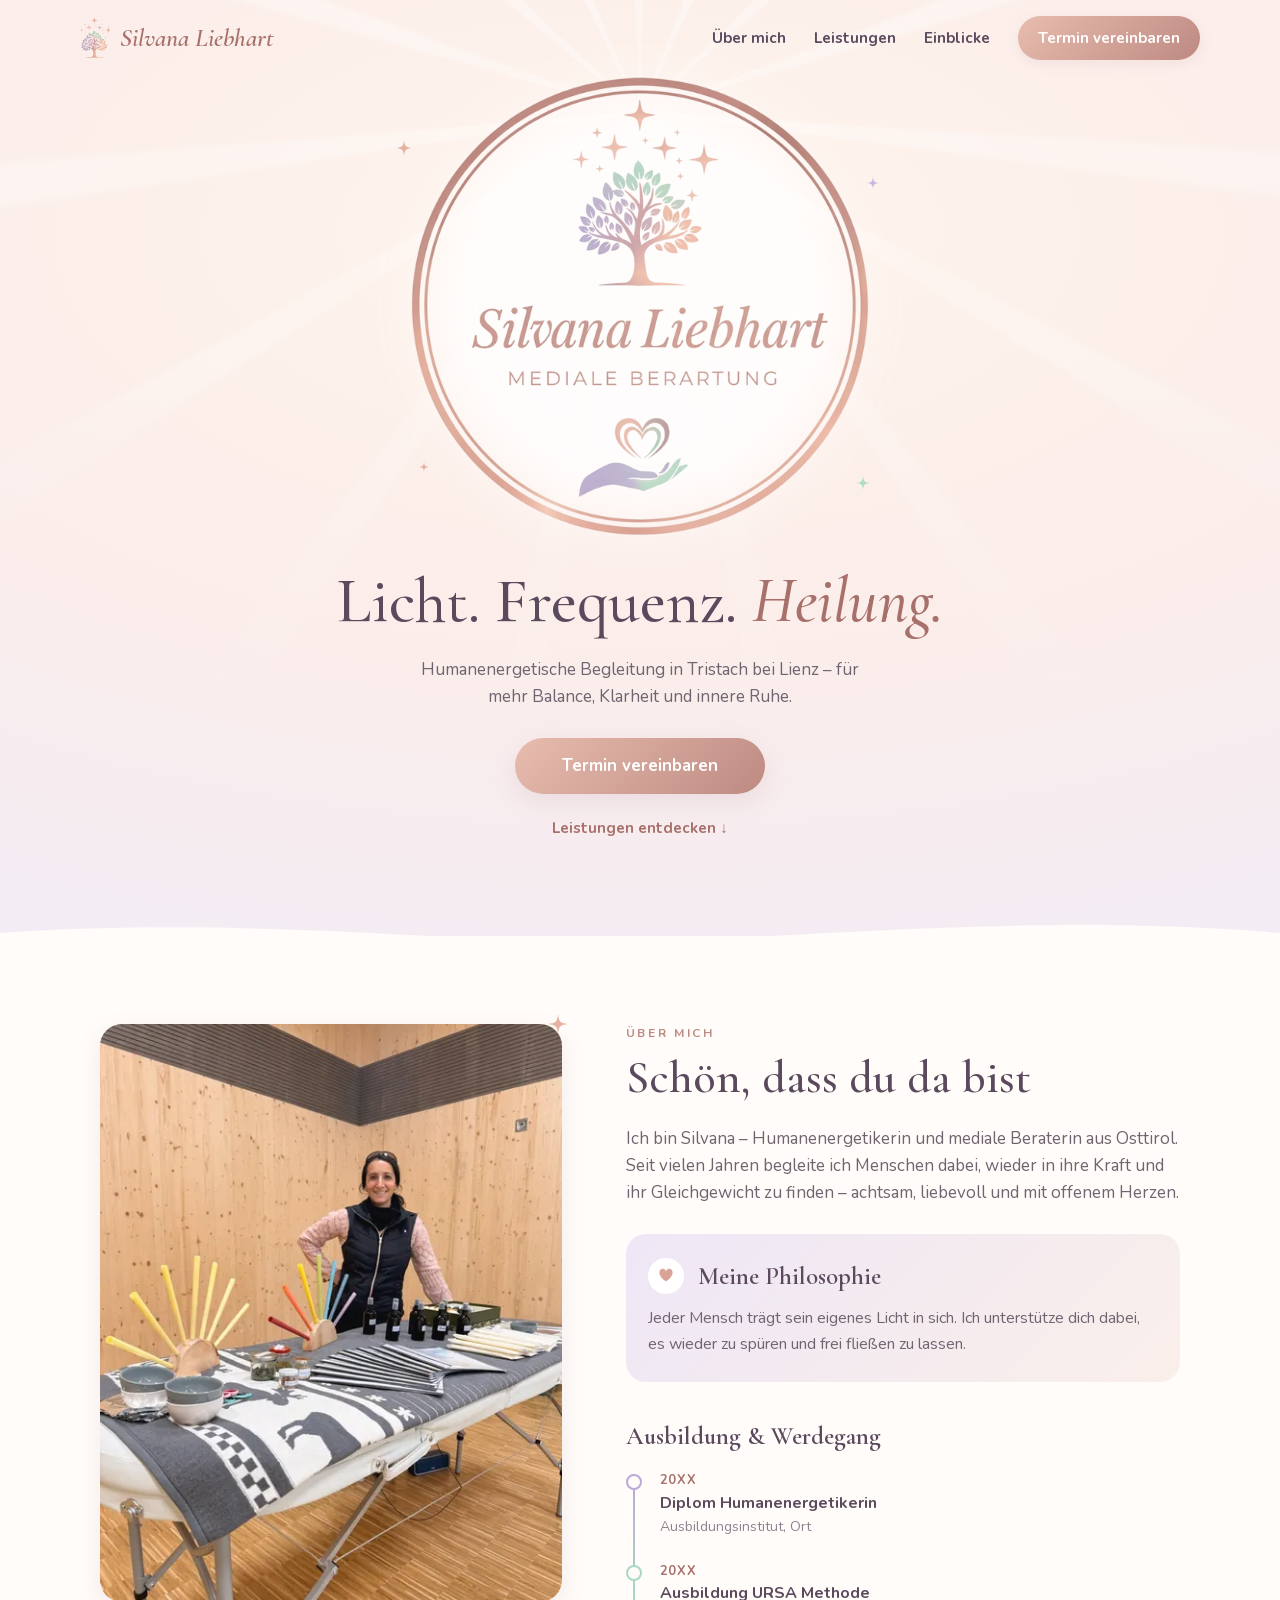
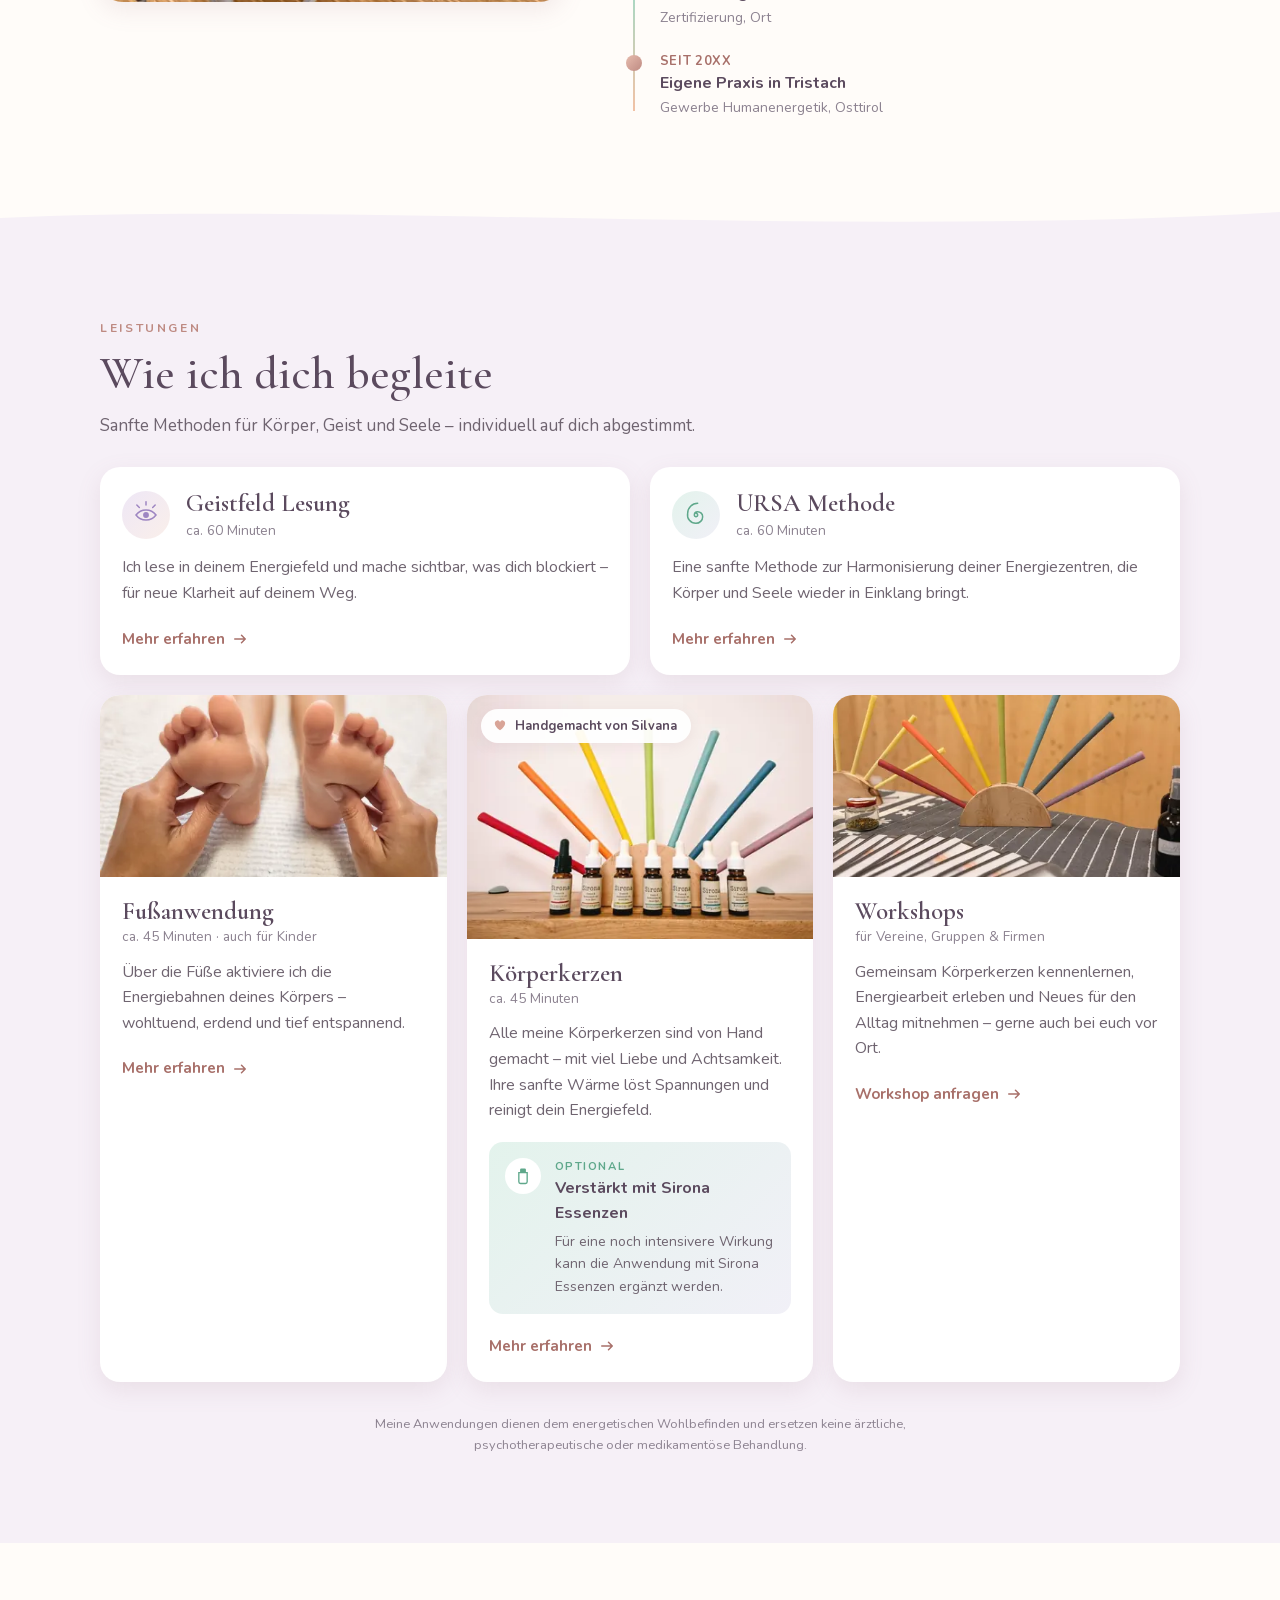
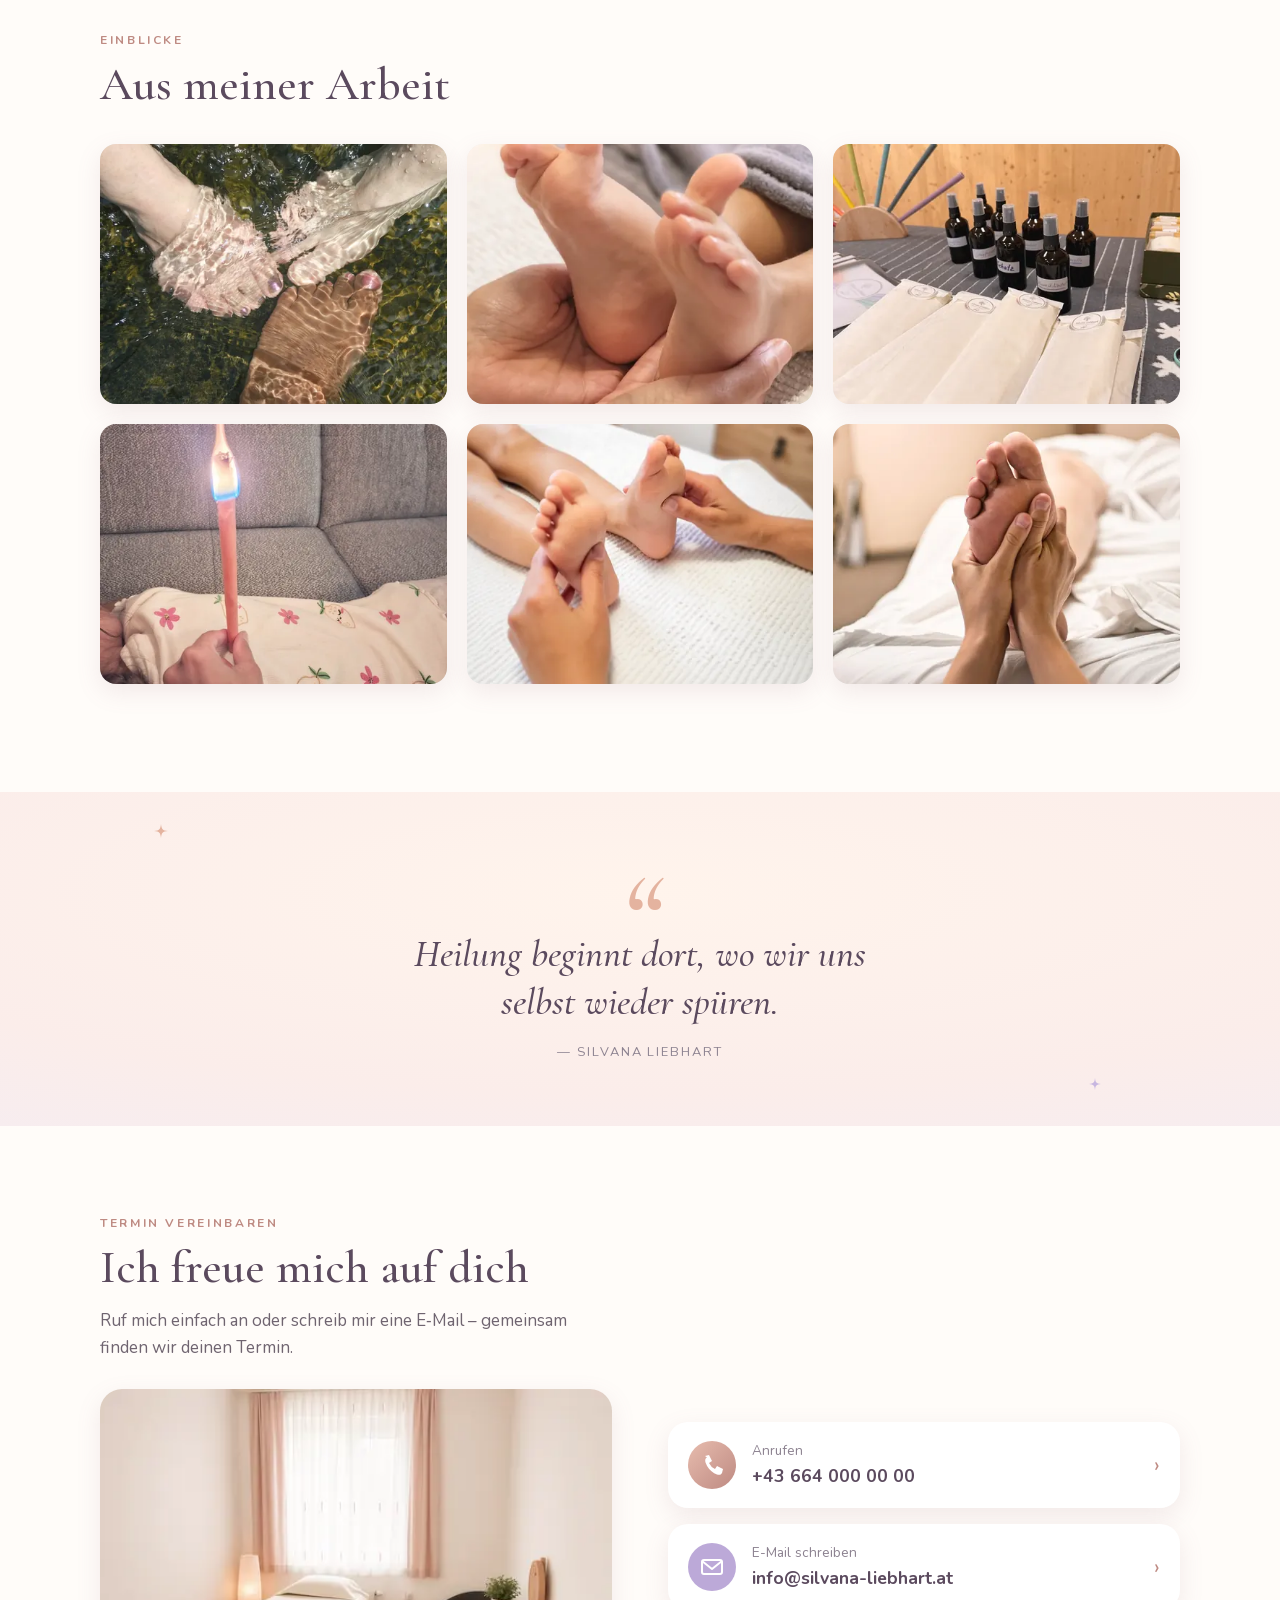
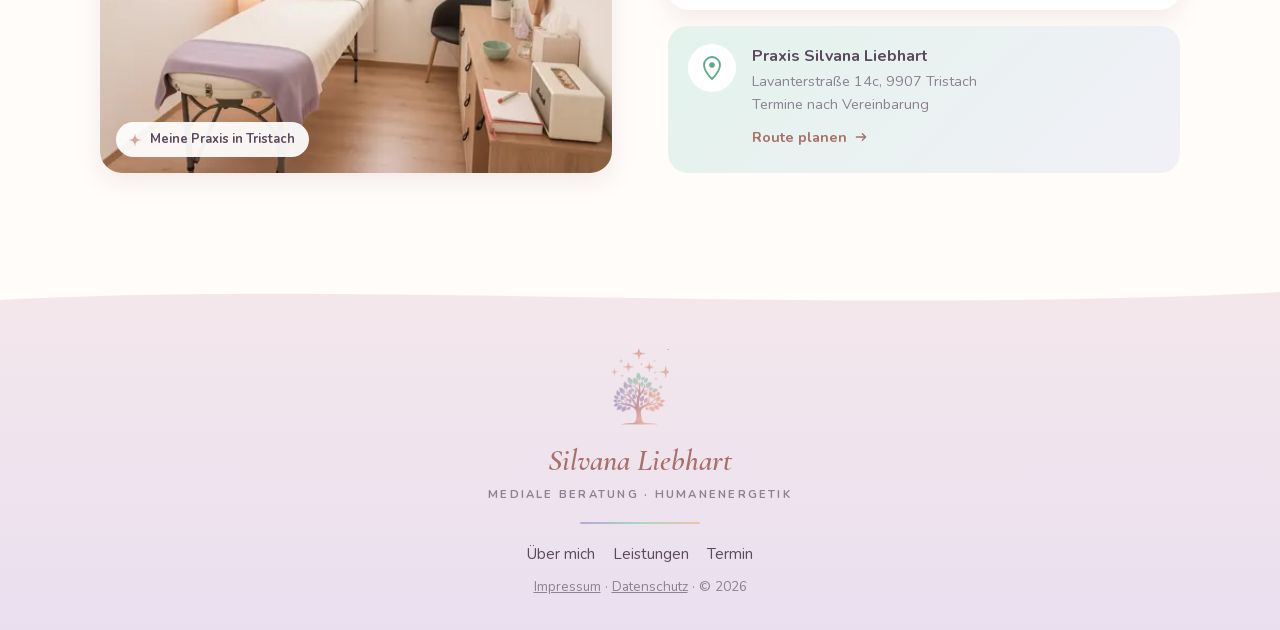
==== index.html @ 9c42ebe9 "initial commit" ====
<!DOCTYPE html>
<html lang="de" class="no-js">
<head>
  <meta charset="utf-8">
  <meta name="viewport" content="width=device-width, initial-scale=1, viewport-fit=cover">
  <title>Silvana Liebhart – Humanenergetik &amp; mediale Beratung in Tristach bei Lienz</title>
  <meta name="description" content="Silvana Liebhart begleitet dich in Tristach bei Lienz (Osttirol) mit Geistfeld Lesung, URSA Methode, Fußanwendung, handgemachten Körperkerzen und Workshops – für mehr Balance, Klarheit und innere Ruhe.">
  <meta name="theme-color" content="#FFFCF9">
  <link rel="canonical" href="https://www.silvana-liebhart.at/">

  <meta property="og:type" content="website">
  <meta property="og:locale" content="de_AT">
  <meta property="og:title" content="Silvana Liebhart – Humanenergetik &amp; mediale Beratung">
  <meta property="og:description" content="Sanfte Begleitung für Körper, Geist und Seele in Tristach bei Lienz, Osttirol.">
  <meta property="og:url" content="https://www.silvana-liebhart.at/">
  <meta property="og:image" content="https://www.silvana-liebhart.at/assets/img/og-image.jpg">

  <link rel="icon" type="image/png" sizes="32x32" href="assets/img/favicon-32.png">
  <link rel="icon" type="image/png" sizes="192x192" href="assets/img/icon-192.png">
  <link rel="apple-touch-icon" href="assets/img/apple-touch-icon.png">

  <link rel="preload" href="assets/fonts/cormorant-garamond.woff2" as="font" type="font/woff2" crossorigin>
  <link rel="preload" href="assets/fonts/nunito.woff2" as="font" type="font/woff2" crossorigin>
  <link rel="stylesheet" href="css/style.css">

  <script>document.documentElement.classList.replace('no-js', 'js');</script>
  <script src="js/main.js" defer></script>

  <script type="application/ld+json">
  {
    "@context": "https://schema.org",
    "@type": "LocalBusiness",
    "name": "Silvana Liebhart – Humanenergetik & mediale Beratung",
    "url": "https://www.silvana-liebhart.at/",
    "image": "https://www.silvana-liebhart.at/assets/img/og-image.jpg",
    "telephone": "+436640000000",
    "email": "info@silvana-liebhart.at",
    "address": {
      "@type": "PostalAddress",
      "streetAddress": "Lavanterstraße 14c",
      "postalCode": "9907",
      "addressLocality": "Tristach",
      "addressRegion": "Tirol",
      "addressCountry": "AT"
    }
  }
  </script>
</head>
<body>
  <!-- Icon-Sprite -->
  <svg class="sprite" aria-hidden="true" focusable="false">
    <symbol id="i-star" viewBox="-10 -10 20 20"><path d="M0-10C1-2 2-1 10 0 2 1 1 2 0 10-1 2-2 1-10 0-2-1-1-2 0-10Z"/></symbol>
    <symbol id="i-phone" viewBox="-12 -12 24 24"><path d="M-7-9l4-1 3 6-3 2a12 12 0 0 0 6 6l2-3 6 3-1 4c-1 2-3 2-5 1.5A20 20 0 0 1-6.5-2.5c-.5-2-.5-4 1.5-5z" fill="currentColor"/></symbol>
    <symbol id="i-mail" viewBox="-12 -12 24 24"><g fill="none" stroke="currentColor" stroke-width="2" stroke-linejoin="round"><rect x="-10" y="-7" width="20" height="14" rx="2"/><path d="M-10-6 0 2l10-8"/></g></symbol>
    <symbol id="i-pin" viewBox="-12 -12 24 24"><path d="M0-11a8 8 0 0 1 8 8c0 6-8 14-8 14s-8-8-8-14a8 8 0 0 1 8-8z" fill="none" stroke="currentColor" stroke-width="1.8"/><circle cy="-3" r="2.8" fill="currentColor"/></symbol>
    <symbol id="i-heart" viewBox="-10 -10 20 20"><path d="M0 6C-9 0-9-7-4-8c2-.5 3.5 1 4 3 .5-2 2-3.5 4-3 5 1 5 8-4 14z" fill="currentColor"/></symbol>
    <symbol id="i-eye" viewBox="-18 -18 36 36"><g fill="none" stroke="currentColor" stroke-width="1.8" stroke-linecap="round"><path d="M-12 0C-6-8 6-8 12 0 6 8-6 8-12 0Z"/><line y1="-16" y2="-12"/><line x1="-11" y1="-12" x2="-8" y2="-9"/><line x1="11" y1="-12" x2="8" y2="-9"/></g><circle r="3.5" fill="currentColor"/></symbol>
    <symbol id="i-spiral" viewBox="-18 -18 36 36"><path d="M0-2a2 2 0 1 1-2 2 4 4 0 0 1 4-4 6 6 0 0 1 6 6 8 8 0 0 1-8 8A10 10 0 0 1-10-2 12 12 0 0 1 2-14" fill="none" stroke="currentColor" stroke-width="1.8" stroke-linecap="round"/></symbol>
    <symbol id="i-drop" viewBox="-12 -12 24 24"><rect x="-3.5" y="-9" width="7" height="5" rx="1.5" fill="currentColor"/><path d="M-5-4H5V7a2 2 0 0 1-2 2h-6a2 2 0 0 1-2-2z" fill="none" stroke="currentColor" stroke-width="1.6"/></symbol>
    <symbol id="i-arrow" viewBox="0 0 24 24"><path d="M5 12h14m-5-5 5 5-5 5" fill="none" stroke="currentColor" stroke-width="2" stroke-linecap="round" stroke-linejoin="round"/></symbol>
  </svg>

  <a class="skip-link" href="#inhalt">Zum Inhalt springen</a>

  <!-- ===== Header: oben unsichtbar, beim Scrollen kompakte Leiste ===== -->
  <header class="site-header" id="site-header">
    <div class="site-header__inner">
      <a class="brand" href="#start" aria-label="Silvana Liebhart – zum Seitenanfang">
        <img src="assets/img/logo-baum.png" width="30" height="40" alt="">
        <span>Silvana Liebhart</span>
      </a>
      <nav class="nav-desktop" aria-label="Hauptnavigation">
        <a href="#ueber-mich">Über mich</a>
        <a href="#leistungen">Leistungen</a>
        <a href="#einblicke">Einblicke</a>
        <a href="#termin" class="nav-desktop__cta">Termin vereinbaren</a>
      </nav>
      <a class="header-call" href="tel:+436640000000" aria-label="Silvana anrufen">
        <svg width="20" height="20"><use href="#i-phone"/></svg>
      </a>
      <button class="menu-toggle" type="button" aria-controls="menu" aria-expanded="false" aria-label="Menü öffnen">
        <span></span><span></span><span></span>
      </button>
    </div>
  </header>

  <!-- ===== Menü-Overlay (mobil) ===== -->
  <div class="menu" id="menu" aria-hidden="true">
    <div class="menu__top">
      <a class="brand brand--visible" href="#start">
        <img src="assets/img/logo-baum.png" width="30" height="40" alt="">
        <span>Silvana Liebhart</span>
      </a>
      <button class="menu-close" type="button" aria-label="Menü schließen">
        <svg width="22" height="22" viewBox="0 0 22 22"><path d="M2 2l18 18M20 2 2 20" stroke="currentColor" stroke-width="2" stroke-linecap="round"/></svg>
      </button>
    </div>
    <nav class="menu__nav" aria-label="Menü">
      <a href="#ueber-mich"><svg class="star star--rose"><use href="#i-star"/></svg>Über mich</a>
      <a href="#leistungen"><svg class="star star--lav"><use href="#i-star"/></svg>Leistungen</a>
      <a href="#einblicke"><svg class="star star--mint"><use href="#i-star"/></svg>Einblicke</a>
      <a href="#termin"><svg class="star star--rose"><use href="#i-star"/></svg>Termin</a>
    </nav>
    <div class="menu__actions">
      <a class="btn btn--primary" href="tel:+436640000000">Jetzt anrufen</a>
      <a class="btn btn--outline" href="mailto:info@silvana-liebhart.at">E-Mail schreiben</a>
    </div>
    <p class="menu__address">Lavanterstraße 14c, 9907 Tristach<br>Termine nach Vereinbarung</p>
    <img class="menu__tree" src="assets/img/logo-baum.webp" width="60" height="79" alt="">
  </div>

  <main id="inhalt">
    <!-- ===== HERO ===== -->
    <section class="hero" id="start">
      <div class="hero__rays" aria-hidden="true"></div>
      <div class="hero__inner">
        <div class="hero__logo-wrap">
          <img class="hero__logo" id="hero-logo"
               src="assets/img/logo.webp" srcset="assets/img/logo-600.webp 600w, assets/img/logo.webp 900w"
               sizes="(min-width: 960px) 460px, 86vw" width="900" height="900"
               alt="Logo Silvana Liebhart – Mediale Beratung">
          <svg class="star star--rose hero__star hero__star--1" aria-hidden="true"><use href="#i-star"/></svg>
          <svg class="star star--lav hero__star hero__star--2" aria-hidden="true"><use href="#i-star"/></svg>
          <svg class="star star--mint hero__star hero__star--3" aria-hidden="true"><use href="#i-star"/></svg>
          <svg class="star star--rose hero__star hero__star--4" aria-hidden="true"><use href="#i-star"/></svg>
        </div>
        <h1 class="hero__title">Licht. Frequenz. <em>Heilung.</em></h1>
        <p class="hero__text">Humanenergetische Begleitung in Tristach bei Lienz – für mehr Balance, Klarheit und innere Ruhe.</p>
        <a class="btn btn--primary btn--large" href="#termin">Termin vereinbaren</a>
        <a class="hero__more" href="#leistungen">Leistungen entdecken <span aria-hidden="true">↓</span></a>
      </div>
      <svg class="wave" viewBox="0 0 390 24" preserveAspectRatio="none" aria-hidden="true"><path d="M0 20C90 0 150 40 220 26S340 6 390 20V24H0Z"/></svg>
    </section>

    <!-- ===== ÜBER MICH ===== -->
    <section class="section about" id="ueber-mich">
      <div class="container about__grid">
        <header class="about__head">
          <p class="eyebrow">Über mich</p>
          <h2>Schön, dass du da bist</h2>
        </header>
        <div class="about__media reveal">
          <img src="assets/img/silvana-workshop-480.webp"
               srcset="assets/img/silvana-workshop-480.webp 480w, assets/img/silvana-workshop-864.webp 864w"
               sizes="(min-width: 960px) 440px, calc(100vw - 48px)" width="864" height="1152" loading="lazy"
               alt="Silvana Liebhart lächelnd an einem Tisch mit Körperkerzen und Essenzen bei einem Workshop">
          <svg class="star star--rose about__star" aria-hidden="true"><use href="#i-star"/></svg>
        </div>
        <div class="about__content">
          <p class="lead">Ich bin Silvana – Humanenergetikerin und mediale Beraterin aus Osttirol. Seit vielen Jahren begleite ich Menschen dabei, wieder in ihre Kraft und ihr Gleichgewicht zu finden – achtsam, liebevoll und mit offenem Herzen.</p>

          <div class="philosophy reveal">
            <div class="philosophy__head">
              <span class="icon-bubble icon-bubble--white"><svg width="18" height="18" class="text-rose"><use href="#i-heart"/></svg></span>
              <h3>Meine Philosophie</h3>
            </div>
            <p>Jeder Mensch trägt sein eigenes Licht in sich. Ich unterstütze dich dabei, es wieder zu spüren und frei fließen zu lassen.</p>
          </div>

          <h3 class="timeline__title">Ausbildung &amp; Werdegang</h3>
          <ol class="timeline">
            <li class="timeline__item timeline__item--lav">
              <span class="timeline__year">20XX</span>
              <strong>Diplom Humanenergetikerin</strong>
              <span class="timeline__meta">Ausbildungsinstitut, Ort</span>
            </li>
            <li class="timeline__item timeline__item--mint">
              <span class="timeline__year">20XX</span>
              <strong>Ausbildung URSA Methode</strong>
              <span class="timeline__meta">Zertifizierung, Ort</span>
            </li>
            <li class="timeline__item timeline__item--rose">
              <span class="timeline__year">Seit 20XX</span>
              <strong>Eigene Praxis in Tristach</strong>
              <span class="timeline__meta">Gewerbe Humanenergetik, Osttirol</span>
            </li>
          </ol>
        </div>
      </div>
    </section>

    <!-- ===== LEISTUNGEN ===== -->
    <section class="section services" id="leistungen">
      <svg class="wave wave--top" viewBox="0 0 390 24" preserveAspectRatio="none" aria-hidden="true"><path d="M0 24V10C100-6 260 30 390 4V24Z"/></svg>
      <div class="container">
        <header class="section__head">
          <p class="eyebrow">Leistungen</p>
          <h2>Wie ich dich begleite</h2>
          <p class="lead">Sanfte Methoden für Körper, Geist und Seele – individuell auf dich abgestimmt.</p>
        </header>

        <div class="cards">
          <article class="card card--compact reveal">
            <div class="card__head">
              <span class="icon-bubble icon-bubble--lav"><svg width="30" height="30"><use href="#i-eye"/></svg></span>
              <div>
                <h3>Geistfeld Lesung</h3>
                <p class="card__meta">ca. 60 Minuten</p>
              </div>
            </div>
            <p>Ich lese in deinem Energiefeld und mache sichtbar, was dich blockiert – für neue Klarheit auf deinem Weg.</p>
            <details class="card__more">
              <summary>Mehr erfahren <svg width="18" height="18"><use href="#i-arrow"/></svg></summary>
              <p>In einem ruhigen Gespräch nehme ich Kontakt zu deinem Geistfeld auf. Gemeinsam schauen wir, welche Themen gerade wirken und welche Impulse dich weiterbringen. <em>(Platzhaltertext – bitte ergänzen.)</em></p>
            </details>
          </article>

          <article class="card card--compact reveal">
            <div class="card__head">
              <span class="icon-bubble icon-bubble--mint"><svg width="30" height="30"><use href="#i-spiral"/></svg></span>
              <div>
                <h3>URSA Methode</h3>
                <p class="card__meta">ca. 60 Minuten</p>
              </div>
            </div>
            <p>Eine sanfte Methode zur Harmonisierung deiner Energiezentren, die Körper und Seele wieder in Einklang bringt.</p>
            <details class="card__more">
              <summary>Mehr erfahren <svg width="18" height="18"><use href="#i-arrow"/></svg></summary>
              <p>Mit achtsamen Berührungen und gezielter Energiearbeit unterstütze ich den freien Fluss deiner Lebensenergie. <em>(Platzhaltertext – bitte ergänzen.)</em></p>
            </details>
          </article>

          <article class="card reveal">
            <img class="card__img" src="assets/img/fussanwendung-480.webp"
                 srcset="assets/img/fussanwendung-480.webp 480w, assets/img/fussanwendung-960.webp 960w"
                 sizes="(min-width: 1100px) 360px, (min-width: 720px) 45vw, calc(100vw - 48px)"
                 width="1152" height="864" loading="lazy" alt="Zwei Hände bei einer sanften Fußanwendung an Kinderfüßen">
            <div class="card__body">
              <h3>Fußanwendung</h3>
              <p class="card__meta">ca. 45 Minuten · auch für Kinder</p>
              <p>Über die Füße aktiviere ich die Energiebahnen deines Körpers – wohltuend, erdend und tief entspannend.</p>
              <details class="card__more">
                <summary>Mehr erfahren <svg width="18" height="18"><use href="#i-arrow"/></svg></summary>
                <p>Die Füße spiegeln den ganzen Körper wider. Durch sanften Druck auf bestimmte Zonen entsteht tiefe Entspannung – für Erwachsene genauso wie für Kinder. <em>(Platzhaltertext – bitte ergänzen.)</em></p>
              </details>
            </div>
          </article>

          <article class="card reveal">
            <div class="card__img-wrap">
              <img class="card__img card__img--tall" src="assets/img/koerperkerzen-sirona-480.webp"
                   srcset="assets/img/koerperkerzen-sirona-480.webp 480w, assets/img/koerperkerzen-sirona-960.webp 960w"
                   sizes="(min-width: 1100px) 360px, (min-width: 720px) 45vw, calc(100vw - 48px)"
                   width="1280" height="720" loading="lazy" alt="Fächer aus bunten, handgemachten Körperkerzen mit sieben Sirona Essenzen davor">
              <span class="badge"><svg width="14" height="14" class="text-rose"><use href="#i-heart"/></svg>Handgemacht von Silvana</span>
            </div>
            <div class="card__body">
              <h3>Körperkerzen</h3>
              <p class="card__meta">ca. 45 Minuten</p>
              <p>Alle meine Körperkerzen sind von Hand gemacht – mit viel Liebe und Achtsamkeit. Ihre sanfte Wärme löst Spannungen und reinigt dein Energiefeld.</p>
              <div class="note">
                <span class="icon-bubble icon-bubble--white icon-bubble--sm"><svg width="20" height="20" class="text-mint"><use href="#i-drop"/></svg></span>
                <div>
                  <p class="note__label">Optional</p>
                  <p class="note__title">Verstärkt mit Sirona Essenzen</p>
                  <p class="note__text">Für eine noch intensivere Wirkung kann die Anwendung mit Sirona Essenzen ergänzt werden.</p>
                </div>
              </div>
              <details class="card__more">
                <summary>Mehr erfahren <svg width="18" height="18"><use href="#i-arrow"/></svg></summary>
                <p>Jede Kerze entsteht in liebevoller Handarbeit. Während der Anwendung liegst du entspannt, die Kerze wird sanft über dem Körper abgebrannt. <em>(Platzhaltertext – bitte ergänzen.)</em></p>
              </details>
            </div>
          </article>

          <article class="card reveal">
            <img class="card__img" src="assets/img/workshop-koerperkerzen-480.webp"
                 srcset="assets/img/workshop-koerperkerzen-480.webp 480w, assets/img/workshop-koerperkerzen-864.webp 864w"
                 sizes="(min-width: 1100px) 360px, (min-width: 720px) 45vw, calc(100vw - 48px)"
                 width="864" height="1152" loading="lazy" alt="Bunte Körperkerzen in Holzhaltern und das Körperkerzen-Handbuch auf einem Workshop-Tisch">
            <div class="card__body">
              <h3>Workshops</h3>
              <p class="card__meta">für Vereine, Gruppen &amp; Firmen</p>
              <p>Gemeinsam Körperkerzen kennenlernen, Energiearbeit erleben und Neues für den Alltag mitnehmen – gerne auch bei euch vor Ort.</p>
              <a class="card__link" href="mailto:info@silvana-liebhart.at?subject=Workshop-Anfrage">Workshop anfragen <svg width="18" height="18"><use href="#i-arrow"/></svg></a>
            </div>
          </article>
        </div>

        <p class="disclaimer">Meine Anwendungen dienen dem energetischen Wohlbefinden und ersetzen keine ärztliche, psychotherapeutische oder medikamentöse Behandlung.</p>
      </div>
    </section>

    <!-- ===== EINBLICKE ===== -->
    <section class="section gallery" id="einblicke">
      <div class="container">
        <header class="section__head">
          <p class="eyebrow">Einblicke</p>
          <h2>Aus meiner Arbeit</h2>
        </header>
      </div>
      <div class="gallery__track" id="gallery-track">
        <button class="gallery__item" type="button" data-full="assets/img/fuesse-im-bach-1152.webp">
          <img src="assets/img/fuesse-im-bach-480.webp" width="480" height="360" loading="lazy" alt="Nackte Füße in einem klaren Bergbach">
        </button>
        <button class="gallery__item" type="button" data-full="assets/img/babyfuesse-864.webp">
          <img src="assets/img/babyfuesse-480.webp" width="480" height="640" loading="lazy" alt="Zwei Hände halten sanft kleine Babyfüße">
        </button>
        <button class="gallery__item" type="button" data-full="assets/img/sprays-864.webp">
          <img src="assets/img/sprays-480.webp" width="480" height="640" loading="lazy" alt="Energiesprays und verpackte Körperkerzen mit Silvana-Liebhart-Etikett">
        </button>
        <button class="gallery__item" type="button" data-full="assets/img/koerperkerze-kind-864.webp">
          <img src="assets/img/koerperkerze-kind-480.webp" width="480" height="640" loading="lazy" alt="Körperkerzen-Anwendung bei einem Kind">
        </button>
        <button class="gallery__item" type="button" data-full="assets/img/kinderfuesse-1152.webp">
          <img src="assets/img/kinderfuesse-480.webp" width="480" height="360" loading="lazy" alt="Fußanwendung an Kinderfüßen auf einer weißen Decke">
        </button>
        <button class="gallery__item" type="button" data-full="assets/img/fussanwendung-kunde-1152.webp">
          <img src="assets/img/fussanwendung-kunde-480.webp" width="480" height="360" loading="lazy" alt="Hände massieren eine Fußsohle">
        </button>
      </div>
      <div class="gallery__dots" id="gallery-dots" aria-hidden="true"></div>
    </section>

    <!-- ===== ZITAT ===== -->
    <section class="quote" aria-label="Zitat">
      <svg class="star star--rose quote__star quote__star--1" aria-hidden="true"><use href="#i-star"/></svg>
      <svg class="star star--lav quote__star quote__star--2" aria-hidden="true"><use href="#i-star"/></svg>
      <figure>
        <blockquote>Heilung beginnt dort, wo wir uns selbst wieder spüren.</blockquote>
        <figcaption>— Silvana Liebhart</figcaption>
      </figure>
    </section>

    <!-- ===== TERMIN ===== -->
    <section class="section contact" id="termin">
      <div class="container contact__grid">
        <div class="contact__intro">
          <p class="eyebrow">Termin vereinbaren</p>
          <h2>Ich freue mich auf dich</h2>
          <p class="lead">Ruf mich einfach an oder schreib mir eine E&#8209;Mail – gemeinsam finden wir deinen Termin.</p>
          <div class="contact__media reveal">
            <img src="assets/img/behandlungsraum-480.webp"
                 srcset="assets/img/behandlungsraum-480.webp 480w, assets/img/behandlungsraum-960.webp 960w, assets/img/behandlungsraum-1152.webp 1152w"
                 sizes="(min-width: 960px) 480px, calc(100vw - 48px)" width="1152" height="864" loading="lazy"
                 alt="Heller Behandlungsraum mit Liege, Lavendeldecke und rosa Vorhängen">
            <span class="badge badge--bottom"><svg width="14" height="14" class="text-rose"><use href="#i-star"/></svg>Meine Praxis in Tristach</span>
          </div>
        </div>

        <div class="contact__cards">
          <a class="contact-card" href="tel:+436640000000">
            <span class="icon-bubble icon-bubble--rose"><svg width="24" height="24"><use href="#i-phone"/></svg></span>
            <span class="contact-card__text">
              <span class="contact-card__label">Anrufen</span>
              <span class="contact-card__value">+43 664 000 00 00</span>
            </span>
            <span class="contact-card__chevron" aria-hidden="true">›</span>
          </a>
          <a class="contact-card" href="mailto:info@silvana-liebhart.at">
            <span class="icon-bubble icon-bubble--lavender"><svg width="24" height="24"><use href="#i-mail"/></svg></span>
            <span class="contact-card__text">
              <span class="contact-card__label">E-Mail schreiben</span>
              <span class="contact-card__value">info@silvana-liebhart.at</span>
            </span>
            <span class="contact-card__chevron" aria-hidden="true">›</span>
          </a>
          <div class="contact-card contact-card--address">
            <span class="icon-bubble icon-bubble--white"><svg width="24" height="24" class="text-mint"><use href="#i-pin"/></svg></span>
            <address class="contact-card__text">
              <strong>Praxis Silvana Liebhart</strong>
              <span>Lavanterstraße 14c, 9907 Tristach</span>
              <span>Termine nach Vereinbarung</span>
              <a class="card__link" href="https://www.google.com/maps/search/?api=1&amp;query=Lavanterstra%C3%9Fe+14c%2C+9907+Tristach" target="_blank" rel="noopener">Route planen <svg width="16" height="16"><use href="#i-arrow"/></svg></a>
            </address>
          </div>
        </div>
      </div>
    </section>
  </main>

  <!-- ===== FOOTER ===== -->
  <footer class="site-footer">
    <svg class="wave wave--top" viewBox="0 0 390 24" preserveAspectRatio="none" aria-hidden="true"><path d="M0 24V14C110-6 250 30 390 6V24Z"/></svg>
    <div class="container site-footer__inner">
      <img src="assets/img/logo-baum.webp" width="58" height="76" alt="" loading="lazy">
      <p class="site-footer__name">Silvana Liebhart</p>
      <p class="site-footer__claim">Mediale Beratung · Humanenergetik</p>
      <span class="site-footer__line" aria-hidden="true"></span>
      <nav class="site-footer__nav" aria-label="Fußzeile">
        <a href="#ueber-mich">Über mich</a>
        <a href="#leistungen">Leistungen</a>
        <a href="#termin">Termin</a>
      </nav>
      <p class="site-footer__legal">
        <a href="impressum.html">Impressum</a> · <a href="datenschutz.html">Datenschutz</a> · © <span id="year">2026</span>
      </p>
    </div>
  </footer>

  <!-- ===== Bild-Großansicht ===== -->
  <dialog class="lightbox" id="lightbox" aria-label="Bild-Großansicht">
    <button class="lightbox__close" type="button" aria-label="Großansicht schließen">
      <svg width="22" height="22" viewBox="0 0 22 22"><path d="M2 2l18 18M20 2 2 20" stroke="currentColor" stroke-width="2" stroke-linecap="round"/></svg>
    </button>
    <img alt="">
  </dialog>
</body>
</html>
---- css/style.css ----
/* ==========================================================================
   Silvana Liebhart – Humanenergetik & mediale Beratung
   Mobile first. Farben und Symbolik abgeleitet vom Logo.
   ========================================================================== */

@font-face {
  font-family: "Cormorant Garamond";
  src: url("../assets/fonts/cormorant-garamond.woff2") format("woff2");
  font-weight: 500 600;
  font-style: normal;
  font-display: swap;
}
@font-face {
  font-family: "Cormorant Garamond";
  src: url("../assets/fonts/cormorant-garamond-italic.woff2") format("woff2");
  font-weight: 500 600;
  font-style: italic;
  font-display: swap;
}
@font-face {
  font-family: "Nunito";
  src: url("../assets/fonts/nunito.woff2") format("woff2");
  font-weight: 400 700;
  font-style: normal;
  font-display: swap;
}

:root {
  --cream: #fffcf9;
  --cream-2: #fcf6f2;
  --blush: #fbedea;
  --lavender-wash: #f6f0f7;

  --rose: #be8a82;
  --rose-dark: #a8706a;
  --rose-light: #e7bcae;
  --lavender: #bca9d8;
  --lavender-dark: #9e86c2;
  --lavender-light: #eee7f6;
  --mint: #a9d8c4;
  --mint-dark: #5fa88b;
  --mint-light: #e3f3ec;
  --peach: #f2c2a6;

  --ink: #5b4a5e;
  --text: #6f6470;
  --muted: #8c8290;
  --line: #eadbdd;

  --grad-rose: linear-gradient(135deg, #e7bcae, #be8a82);
  --grad-lavender: linear-gradient(135deg, #eee7f6, #faefea);
  --grad-mint: linear-gradient(135deg, #e3f3ec, #f1f0f7);
  --grad-spectrum: linear-gradient(90deg, #b9a6d6, #a9d8c4 50%, #f2c2a6);

  --font-serif: "Cormorant Garamond", Georgia, "Times New Roman", serif;
  --font-sans: "Nunito", "Helvetica Neue", Helvetica, Arial, sans-serif;

  --radius: 22px;
  --radius-sm: 14px;
  --shadow: 0 8px 24px rgba(154, 111, 126, 0.13);
  --shadow-sm: 0 4px 14px rgba(154, 111, 126, 0.1);

  --header-h: 64px;
  --gutter: 24px;
  --max: 1160px;
}

/* ---------- Basis ---------- */
*,
*::before,
*::after { box-sizing: border-box; }

html {
  -webkit-text-size-adjust: 100%;
  scroll-behavior: smooth;
  scroll-padding-top: calc(var(--header-h) + 12px);
}

body {
  margin: 0;
  background: var(--cream);
  color: var(--text);
  font-family: var(--font-sans);
  font-size: 1rem;
  line-height: 1.6;
  -webkit-font-smoothing: antialiased;
  overflow-x: hidden;
}
body.menu-open { overflow: hidden; }

img { display: block; max-width: 100%; height: auto; }
a { color: var(--rose-dark); }
h1, h2, h3 {
  margin: 0;
  font-family: var(--font-serif);
  font-weight: 600;
  color: var(--ink);
  line-height: 1.15;
}
h2 { font-size: clamp(2.1rem, 6vw, 2.9rem); font-weight: 500; }
h3 { font-size: 1.55rem; }
p { margin: 0; }

:focus-visible {
  outline: 2px solid var(--rose);
  outline-offset: 3px;
  border-radius: 6px;
}

.sprite { position: absolute; width: 0; height: 0; overflow: hidden; }
.text-rose { color: #d9a497; }
.text-mint { color: var(--mint-dark); }

.skip-link {
  position: absolute;
  left: 12px;
  top: -60px;
  z-index: 100;
  padding: 10px 16px;
  background: var(--ink);
  color: #fff;
  border-radius: 999px;
  text-decoration: none;
}
.skip-link:focus { top: 12px; }

.container {
  width: 100%;
  max-width: var(--max);
  margin-inline: auto;
  padding-inline: var(--gutter);
}

.section { position: relative; padding-block: 64px; }
.section__head { margin-bottom: 28px; }
.section__head .lead { margin-top: 12px; }

.eyebrow {
  margin-bottom: 8px;
  font-size: 0.75rem;
  font-weight: 700;
  letter-spacing: 0.22em;
  text-transform: uppercase;
  color: var(--rose);
}
.lead { font-size: 1.0625rem; }

/* Funkel-Sterne aus dem Logo */
.star { width: 14px; height: 14px; flex: none; }
.star--rose { fill: #e4b39f; }
.star--lav { fill: #c7b6e0; }
.star--mint { fill: #aedcc8; }

/* Wellen-Trenner */
.wave {
  position: absolute;
  left: 0;
  width: 100%;
  height: 24px;
  bottom: -1px;
  fill: var(--cream);
}
.wave--top { top: -23px; bottom: auto; }

/* ---------- Buttons ---------- */
.btn {
  display: inline-flex;
  align-items: center;
  justify-content: center;
  gap: 8px;
  min-height: 52px;
  padding: 0 28px;
  border-radius: 999px;
  font-weight: 700;
  font-size: 1rem;
  text-decoration: none;
  transition: transform 0.2s ease, box-shadow 0.2s ease, background-color 0.2s ease;
}
.btn--primary {
  background: var(--grad-rose);
  color: #fff;
  box-shadow: var(--shadow);
}
.btn--primary:hover { transform: translateY(-2px); box-shadow: 0 12px 28px rgba(154, 111, 126, 0.22); }
.btn--outline {
  background: #fff;
  color: var(--rose-dark);
  border: 1.5px solid #d9b2a8;
}
.btn--outline:hover { background: var(--blush); }
.btn--large { min-width: 250px; min-height: 56px; font-size: 1.05rem; }

/* ---------- Icon-Bubbles ---------- */
.icon-bubble {
  display: inline-grid;
  place-items: center;
  flex: none;
  width: 48px;
  height: 48px;
  border-radius: 50%;
}
.icon-bubble--sm { width: 36px; height: 36px; }
.icon-bubble--white { background: #fff; }
.icon-bubble--lav { background: var(--grad-lavender); color: var(--lavender-dark); }
.icon-bubble--mint { background: var(--grad-mint); color: var(--mint-dark); }
.icon-bubble--rose { background: var(--grad-rose); color: #fff; }
.icon-bubble--lavender { background: var(--lavender); color: #fff; }

/* ==========================================================================
   Header – oben unsichtbar, beim Scrollen kompakte Leiste
   ========================================================================== */
.site-header {
  position: fixed;
  inset: 0 0 auto;
  z-index: 50;
  padding-top: env(safe-area-inset-top);
  transition: background-color 0.3s ease, box-shadow 0.3s ease;
}
.site-header::after {
  content: "";
  position: absolute;
  inset: auto 0 0;
  height: 1.5px;
  background: var(--grad-spectrum);
  opacity: 0;
  transition: opacity 0.3s ease;
}
.site-header__inner {
  display: flex;
  align-items: center;
  gap: 12px;
  height: var(--header-h);
  max-width: var(--max);
  margin-inline: auto;
  padding-inline: 20px;
}

.brand {
  display: flex;
  align-items: center;
  gap: 10px;
  margin-right: auto;
  font-family: var(--font-serif);
  font-size: 1.6rem;
  font-style: italic;
  font-weight: 600;
  color: var(--rose-dark);
  text-decoration: none;
  white-space: nowrap;
}
.brand img { width: 30px; height: 40px; }

.site-header .brand,
.header-call {
  opacity: 0;
  visibility: hidden;
  transform: translateY(-6px);
  transition: opacity 0.3s ease, transform 0.3s ease, visibility 0.3s;
}

.site-header.is-scrolled,
.no-js .site-header {
  background: rgba(255, 252, 249, 0.94);
  -webkit-backdrop-filter: blur(12px);
  backdrop-filter: blur(12px);
  box-shadow: var(--shadow-sm);
}
.site-header.is-scrolled::after,
.no-js .site-header::after { opacity: 0.8; }
.site-header.is-scrolled .brand,
.site-header.is-scrolled .header-call,
.no-js .site-header .brand,
.no-js .site-header .header-call {
  opacity: 1;
  visibility: visible;
  transform: none;
}

.header-call {
  display: grid;
  place-items: center;
  width: 40px;
  height: 40px;
  border-radius: 50%;
  background: var(--grad-rose);
  color: #fff;
}

.menu-toggle,
.menu-close {
  display: grid;
  place-items: center;
  width: 44px;
  height: 44px;
  margin-right: -8px;
  padding: 0;
  border: 0;
  background: none;
  color: var(--ink);
  cursor: pointer;
}
.menu-toggle { gap: 6px; align-content: center; }
.menu-toggle span {
  display: block;
  width: 22px;
  height: 2px;
  border-radius: 2px;
  background: currentColor;
}
.menu-toggle span:nth-child(2) { width: 16px; justify-self: end; }

.nav-desktop { display: none; }

/* ---------- Menü-Overlay ---------- */
.menu {
  position: fixed;
  inset: 0;
  z-index: 60;
  display: flex;
  flex-direction: column;
  padding: env(safe-area-inset-top) var(--gutter) calc(24px + env(safe-area-inset-bottom));
  overflow-y: auto;
  background:
    radial-gradient(120% 80% at 50% 20%, rgba(255, 244, 236, 0.9), rgba(241, 236, 247, 0.6)),
    var(--cream);
  opacity: 0;
  visibility: hidden;
  transition: opacity 0.3s ease, visibility 0.3s;
}
.menu.is-open { opacity: 1; visibility: visible; }
.menu__top {
  display: flex;
  align-items: center;
  height: var(--header-h);
  margin-inline: -4px;
}
.menu__nav { display: flex; flex-direction: column; margin-top: 28px; }
.menu__nav a {
  display: flex;
  align-items: center;
  gap: 14px;
  padding: 14px 0;
  border-bottom: 1px solid var(--line);
  font-family: var(--font-serif);
  font-size: 2.1rem;
  font-weight: 500;
  color: var(--ink);
  text-decoration: none;
}
.menu__nav a:last-child { border-bottom: 0; }
.menu__actions { display: grid; gap: 14px; margin-top: 32px; }
.menu__address { margin-top: 32px; text-align: center; font-size: 0.875rem; color: var(--muted); }
.menu__tree { margin: 28px auto 0; opacity: 0.5; }

/* ==========================================================================
   Hero
   ========================================================================== */
.hero {
  position: relative;
  overflow: hidden;
  padding: calc(var(--header-h) + env(safe-area-inset-top)) 0 72px;
  background: radial-gradient(130% 90% at 50% 25%, #fff4ec 0%, var(--blush) 50%, #f1ecf7 100%);
  text-align: center;
}
.hero__rays {
  position: absolute;
  inset: 0;
  background: repeating-conic-gradient(
    from 180deg at 50% 12%,
    rgba(255, 255, 255, 0) 0deg 9deg,
    rgba(255, 255, 255, 0.32) 10deg 13deg,
    rgba(255, 255, 255, 0) 14deg 24deg
  );
  -webkit-mask-image: linear-gradient(to bottom, #000 10%, transparent 85%);
  mask-image: linear-gradient(to bottom, #000 10%, transparent 85%);
  pointer-events: none;
}
.hero__inner {
  position: relative;
  display: flex;
  flex-direction: column;
  align-items: center;
  padding-inline: var(--gutter);
}
.hero__logo-wrap { position: relative; width: min(86vw, 460px); }
.hero__logo-wrap::before {
  content: "";
  position: absolute;
  inset: 4%;
  border-radius: 50%;
  background: #fff;
  filter: blur(28px);
  opacity: 0.85;
}
.hero__logo { position: relative; width: 100%; }
.hero__star { position: absolute; }
.hero__star--1 { top: 14%; left: -3%; width: 16px; height: 16px; }
.hero__star--2 { top: 22%; right: -2%; width: 12px; height: 12px; }
.hero__star--3 { bottom: 10%; right: 0; width: 14px; height: 14px; }
.hero__star--4 { bottom: 14%; left: 2%; width: 10px; height: 10px; }

.hero__title {
  margin-top: 28px;
  font-size: clamp(2.6rem, 11vw, 4rem);
  font-weight: 500;
}
.hero__title em { display: block; color: var(--rose-dark); }
.hero__text { max-width: 22em; margin: 18px auto 28px; font-size: 1.0625rem; }
.hero__more {
  margin-top: 22px;
  font-weight: 700;
  font-size: 0.95rem;
  color: var(--rose-dark);
  text-decoration: none;
}

/* ==========================================================================
   Über mich
   ========================================================================== */
.about__grid { display: grid; gap: 24px; }
.about__head h2 { margin-top: 0; }
.about__media { position: relative; }
.about__media img {
  width: 100%;
  aspect-ratio: 1 / 0.9;
  object-fit: cover;
  object-position: 50% 25%;
  border-radius: var(--radius);
  box-shadow: var(--shadow);
}
.about__star { position: absolute; top: -10px; right: -6px; width: 20px; height: 20px; }

.philosophy {
  margin-top: 28px;
  padding: 24px 22px;
  border-radius: 20px;
  background: var(--grad-lavender);
}
.philosophy__head { display: flex; align-items: center; gap: 14px; margin-bottom: 12px; }
.philosophy__head .icon-bubble { width: 36px; height: 36px; }

.timeline__title { margin-top: 40px; }
.timeline { position: relative; margin: 20px 0 0; padding: 0; list-style: none; }
.timeline::before {
  content: "";
  position: absolute;
  left: 7px;
  top: 8px;
  bottom: 8px;
  width: 2px;
  background: linear-gradient(to bottom, var(--lavender), var(--mint), var(--peach));
}
.timeline__item {
  position: relative;
  display: grid;
  padding: 0 0 22px 34px;
}
.timeline__item:last-child { padding-bottom: 0; }
.timeline__item::before {
  content: "";
  position: absolute;
  left: 0;
  top: 4px;
  width: 16px;
  height: 16px;
  border-radius: 50%;
  background: var(--cream);
  border: 2.5px solid var(--lavender);
}
.timeline__item--mint::before { border-color: var(--mint); }
.timeline__item--rose::before { border: 0; background: var(--grad-rose); }
.timeline__year {
  font-size: 0.8rem;
  font-weight: 700;
  letter-spacing: 0.05em;
  text-transform: uppercase;
  color: var(--rose-dark);
}
.timeline__item strong { color: var(--ink); }
.timeline__meta { font-size: 0.875rem; color: var(--muted); }

/* ==========================================================================
   Leistungen
   ========================================================================== */
.services { margin-top: 24px; background: var(--lavender-wash); }
.services .wave--top { fill: var(--lavender-wash); }

.cards { display: grid; gap: 20px; }
.card {
  overflow: hidden;
  border-radius: 20px;
  background: #fff;
  box-shadow: var(--shadow);
}
.card--compact { padding: 22px 22px 18px; }
.card__head { display: flex; align-items: center; gap: 16px; margin-bottom: 14px; }
.card__meta { font-size: 0.85rem; color: var(--muted); }
.card__head h3 + .card__meta { margin-top: 2px; }
.card__body { padding: 20px 22px 18px; }
.card__body > p:not(.card__meta) { margin-top: 12px; }

.card__img-wrap { position: relative; }
.card__img { width: 100%; aspect-ratio: 1.9; object-fit: cover; }
.card__img--tall { aspect-ratio: 1.42; }

.badge {
  position: absolute;
  top: 14px;
  left: 14px;
  display: inline-flex;
  align-items: center;
  gap: 8px;
  padding: 7px 14px 7px 12px;
  border-radius: 999px;
  background: rgba(255, 255, 255, 0.93);
  font-size: 0.8rem;
  font-weight: 700;
  color: var(--ink);
  box-shadow: var(--shadow-sm);
}
.badge svg { fill: currentColor; }
.badge--bottom { top: auto; bottom: 16px; left: 16px; }

.note {
  display: flex;
  gap: 14px;
  margin-top: 18px;
  padding: 16px;
  border-radius: var(--radius-sm);
  background: var(--grad-mint);
}
.note__label {
  font-size: 0.7rem;
  font-weight: 700;
  letter-spacing: 0.14em;
  text-transform: uppercase;
  color: var(--mint-dark);
}
.note__title { font-weight: 700; color: var(--ink); }
.note__text { margin-top: 4px; font-size: 0.875rem; }

.card__more { margin-top: 14px; }
.card__more summary,
.card__link {
  display: inline-flex;
  align-items: center;
  gap: 6px;
  padding: 6px 0;
  font-weight: 700;
  font-size: 0.95rem;
  color: var(--rose-dark);
  text-decoration: none;
  cursor: pointer;
  list-style: none;
}
.card__more summary::-webkit-details-marker { display: none; }
.card__more summary svg,
.card__link svg { transition: transform 0.2s ease; }
.card__more[open] summary svg { transform: rotate(90deg); }
.card__link:hover svg { transform: translateX(3px); }
.card__more p { margin-top: 8px; font-size: 0.95rem; }
.card__body > .card__link { margin-top: 14px; }

.disclaimer {
  max-width: 44em;
  margin: 32px auto 0;
  font-size: 0.8rem;
  text-align: center;
  color: var(--muted);
}

/* ==========================================================================
   Einblicke (Galerie)
   ========================================================================== */
.gallery__track {
  display: flex;
  gap: 12px;
  overflow-x: auto;
  scroll-snap-type: x mandatory;
  scroll-padding-inline: var(--gutter);
  padding: 4px var(--gutter) 20px;
  scrollbar-width: none;
}
.gallery__track::-webkit-scrollbar { display: none; }
.gallery__item {
  flex: 0 0 auto;
  width: 40vw;
  max-width: 240px;
  padding: 0;
  border: 0;
  border-radius: 16px;
  overflow: hidden;
  background: #eee;
  box-shadow: var(--shadow);
  scroll-snap-align: start;
  cursor: zoom-in;
}
.gallery__item img {
  width: 100%;
  aspect-ratio: 3 / 4;
  object-fit: cover;
  transition: transform 0.4s ease;
}
.gallery__item:hover img { transform: scale(1.04); }

.gallery__dots { display: flex; justify-content: center; gap: 8px; }
.gallery__dots span {
  width: 6px;
  height: 6px;
  border-radius: 3px;
  background: #e2cfd4;
  transition: width 0.25s ease, background-color 0.25s ease;
}
.gallery__dots span.is-active { width: 18px; background: var(--rose); }

.lightbox {
  width: min(92vw, 900px);
  max-height: 90vh;
  padding: 0;
  border: 0;
  border-radius: var(--radius);
  background: transparent;
  overflow: visible;
}
.lightbox::backdrop { background: rgba(91, 74, 94, 0.75); backdrop-filter: blur(4px); }
.lightbox img { max-height: 86vh; width: auto; margin-inline: auto; border-radius: var(--radius); }
.lightbox__close {
  position: absolute;
  top: -14px;
  right: -6px;
  display: grid;
  place-items: center;
  width: 44px;
  height: 44px;
  border: 0;
  border-radius: 50%;
  background: #fff;
  color: var(--ink);
  box-shadow: var(--shadow);
  cursor: pointer;
}

/* ==========================================================================
   Zitat
   ========================================================================== */
.quote {
  position: relative;
  padding: 64px var(--gutter);
  background: radial-gradient(130% 120% at 50% 30%, #fff4ec, var(--blush) 50%, #f1ecf7);
  text-align: center;
}
.quote figure { margin: 0 auto; max-width: 30rem; }
.quote blockquote {
  margin: 0;
  font-family: var(--font-serif);
  font-size: clamp(1.75rem, 6.5vw, 2.4rem);
  font-style: italic;
  font-weight: 500;
  line-height: 1.25;
  color: var(--ink);
}
.quote blockquote::before {
  content: "\201C";
  display: block;
  height: 0.6em;
  font-size: 3.2em;
  line-height: 1;
  color: #e4b39f;
}
.quote figcaption {
  margin-top: 16px;
  font-size: 0.8rem;
  letter-spacing: 0.15em;
  text-transform: uppercase;
  color: var(--muted);
}
.quote__star { position: absolute; }
.quote__star--1 { top: 32px; left: 12%; }
.quote__star--2 { bottom: 36px; right: 14%; width: 12px; height: 12px; }

/* ==========================================================================
   Termin / Kontakt
   ========================================================================== */
.contact__grid { display: grid; gap: 24px; }
.contact__intro .lead { margin-top: 12px; }
.contact__media { position: relative; margin-top: 28px; }
.contact__media img {
  width: 100%;
  aspect-ratio: 4 / 3;
  object-fit: cover;
  border-radius: var(--radius);
  box-shadow: var(--shadow);
}

.contact__cards { display: grid; gap: 16px; align-content: end; }
.contact-card {
  display: flex;
  align-items: center;
  gap: 16px;
  padding: 18px 20px;
  border-radius: 20px;
  background: #fff;
  box-shadow: var(--shadow);
  color: inherit;
  text-decoration: none;
  transition: transform 0.2s ease;
}
a.contact-card:hover { transform: translateY(-2px); }
.contact-card__text { display: grid; min-width: 0; font-style: normal; }
.contact-card__label { font-size: 0.85rem; color: var(--muted); }
.contact-card__value {
  font-size: 1.1rem;
  font-weight: 700;
  color: var(--ink);
  overflow-wrap: anywhere;
}
.contact-card__chevron { margin-left: auto; font-size: 1.4rem; color: var(--rose); }
.contact-card--address {
  align-items: flex-start;
  background: var(--grad-mint);
  box-shadow: none;
}
.contact-card--address strong { color: var(--ink); }
.contact-card--address span { font-size: 0.9rem; color: var(--muted); }
.contact-card--address .card__link { margin-top: 4px; font-size: 0.9rem; }

/* ==========================================================================
   Footer
   ========================================================================== */
.site-footer {
  position: relative;
  margin-top: 48px;
  padding: 40px 0 calc(32px + env(safe-area-inset-bottom));
  background: linear-gradient(#f3e7ec, #eadfef);
  text-align: center;
}
.site-footer .wave--top { fill: #f3e7ec; }
.site-footer__inner { display: flex; flex-direction: column; align-items: center; }
.site-footer__name {
  margin-top: 12px;
  font-family: var(--font-serif);
  font-size: 1.9rem;
  font-style: italic;
  font-weight: 600;
  color: var(--rose-dark);
}
.site-footer__claim {
  font-size: 0.7rem;
  font-weight: 700;
  letter-spacing: 0.2em;
  text-transform: uppercase;
  color: var(--muted);
}
.site-footer__line {
  width: 120px;
  height: 2px;
  margin: 18px 0;
  border-radius: 1px;
  background: var(--grad-spectrum);
}
.site-footer__nav { display: flex; gap: 18px; }
.site-footer__nav a { color: var(--ink); text-decoration: none; font-size: 0.95rem; }
.site-footer__legal { margin-top: 10px; font-size: 0.85rem; color: var(--muted); }
.site-footer__legal a { color: var(--muted); }

/* ==========================================================================
   Impressum & Datenschutz
   ========================================================================== */
.legal-page { background: var(--cream); }
.legal-back {
  font-weight: 700;
  font-size: 0.95rem;
  color: var(--rose-dark);
  text-decoration: none;
}
.legal {
  max-width: 760px;
  padding-top: calc(var(--header-h) + env(safe-area-inset-top) + 48px);
  padding-bottom: 48px;
}
.legal h1 { font-size: clamp(2.4rem, 8vw, 3.2rem); font-weight: 500; }
.legal h2 { margin-top: 36px; font-size: 1.6rem; font-weight: 600; }
.legal p { margin-top: 10px; }
.legal__hint {
  margin-top: 16px !important;
  padding: 14px 16px;
  border-radius: var(--radius-sm);
  background: var(--grad-lavender);
  font-size: 0.9rem;
}
.site-footer--legal { margin-top: 0; padding-top: 24px; }

/* ==========================================================================
   Scroll-Animationen (nur mit JS und ohne reduzierte Bewegung)
   ========================================================================== */
@media (prefers-reduced-motion: no-preference) {
  .js .reveal {
    opacity: 0;
    transform: translateY(18px);
    transition: opacity 0.7s ease, transform 0.7s ease;
  }
  .js .reveal.is-visible { opacity: 1; transform: none; }
}
@media (prefers-reduced-motion: reduce) {
  html { scroll-behavior: auto; }
  *, *::before, *::after { transition-duration: 0.01ms !important; animation-duration: 0.01ms !important; }
}

/* ==========================================================================
   Tablet
   ========================================================================== */
@media (min-width: 720px) {
  :root { --gutter: 40px; }
  .section { padding-block: 88px; }
  .cards { grid-template-columns: repeat(2, 1fr); align-items: start; }
  .gallery__item { width: 30vw; }
  .contact__cards { grid-template-columns: 1fr 1fr; }
  .contact-card--address { grid-column: 1 / -1; }
}

/* ==========================================================================
   Desktop
   ========================================================================== */
@media (min-width: 960px) {
  :root { --header-h: 76px; }

  .menu-toggle,
  .header-call { display: none; }
  .nav-desktop {
    display: flex;
    align-items: center;
    gap: 28px;
  }
  .nav-desktop a {
    font-weight: 700;
    font-size: 0.95rem;
    color: var(--ink);
    text-decoration: none;
  }
  .nav-desktop a:hover { color: var(--rose-dark); }
  .nav-desktop__cta {
    padding: 10px 20px;
    border-radius: 999px;
    background: var(--grad-rose);
    color: #fff !important;
    box-shadow: var(--shadow-sm);
  }

  .hero { padding-bottom: 96px; }
  .hero__text { max-width: 28em; }
  .hero__title em { display: inline; }

  .about__grid {
    grid-template-columns: minmax(0, 5fr) minmax(0, 6fr);
    grid-template-areas: "media head" "media content";
    grid-template-rows: auto 1fr;
    column-gap: 64px;
    row-gap: 20px;
    align-items: start;
  }
  .about__head { grid-area: head; }
  .about__content { grid-area: content; }
  .about__media { grid-area: media; position: sticky; top: calc(var(--header-h) + 32px); }
  .about__media img { aspect-ratio: 4 / 5; }

  .gallery__track {
    display: grid;
    grid-template-columns: repeat(3, 1fr);
    max-width: var(--max);
    margin-inline: auto;
    overflow: visible;
    gap: 20px;
  }
  .gallery__item { width: auto; max-width: none; }
  .gallery__item img { aspect-ratio: 4 / 3; }
  .gallery__dots { display: none; }

  .contact__grid {
    grid-template-columns: 1fr 1fr;
    gap: 56px;
    align-items: end;
  }
  .contact__cards { grid-template-columns: 1fr; }
}

@media (min-width: 1100px) {
  .cards { grid-template-columns: repeat(6, 1fr); align-items: stretch; }
  .card--compact { grid-column: span 3; }
  .card:not(.card--compact) { grid-column: span 2; }
}
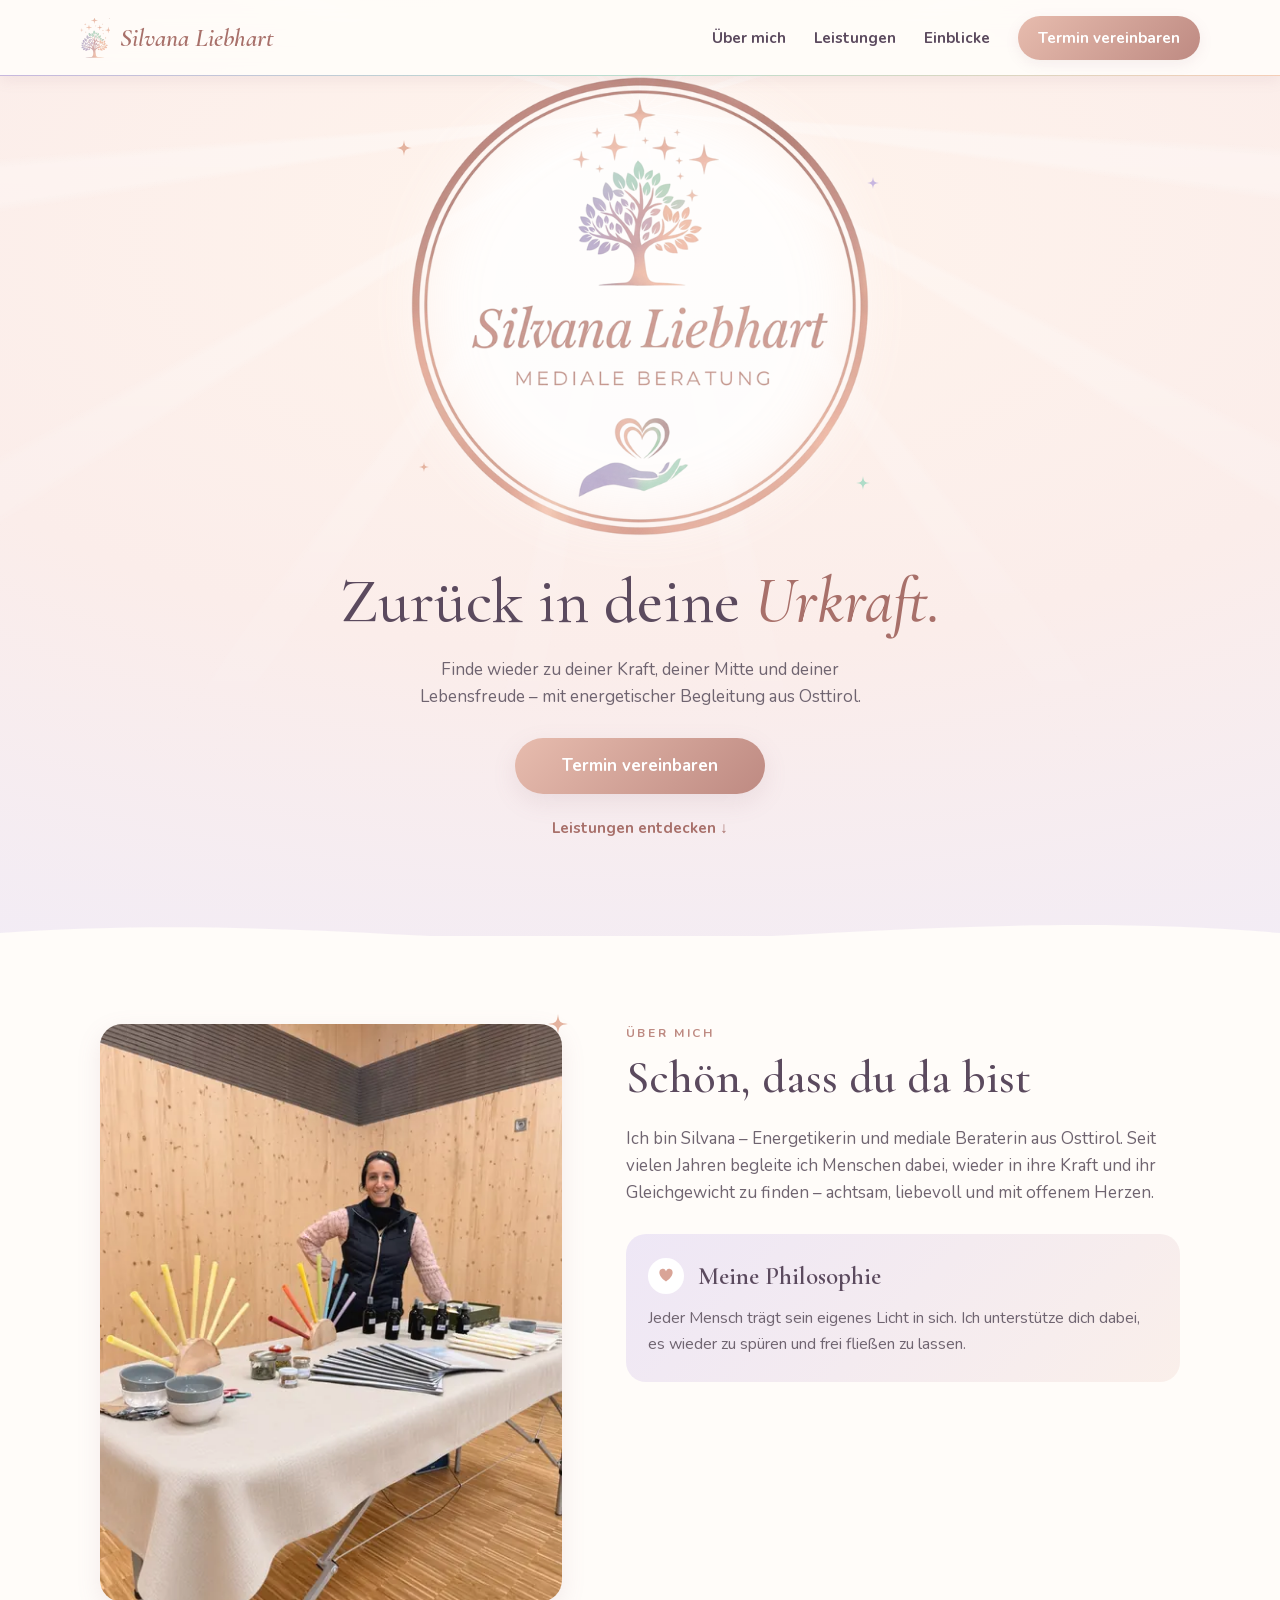
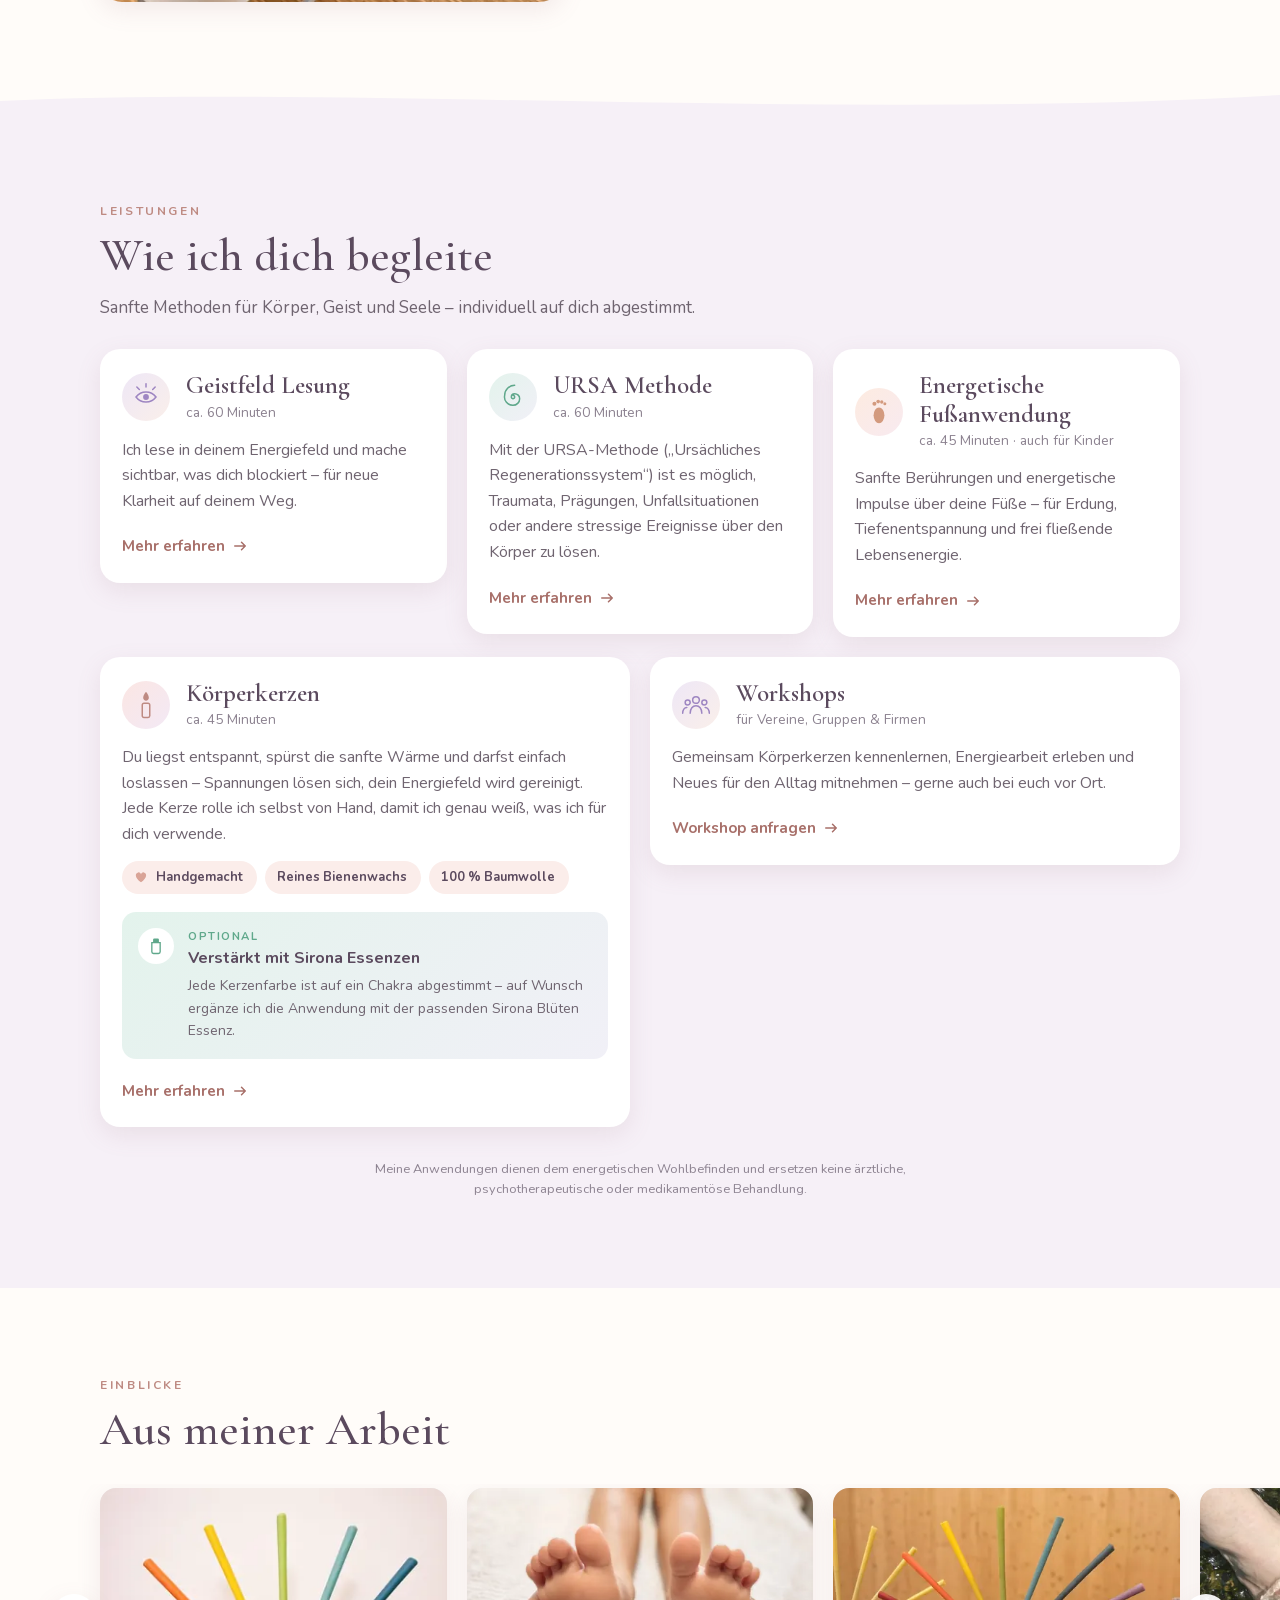
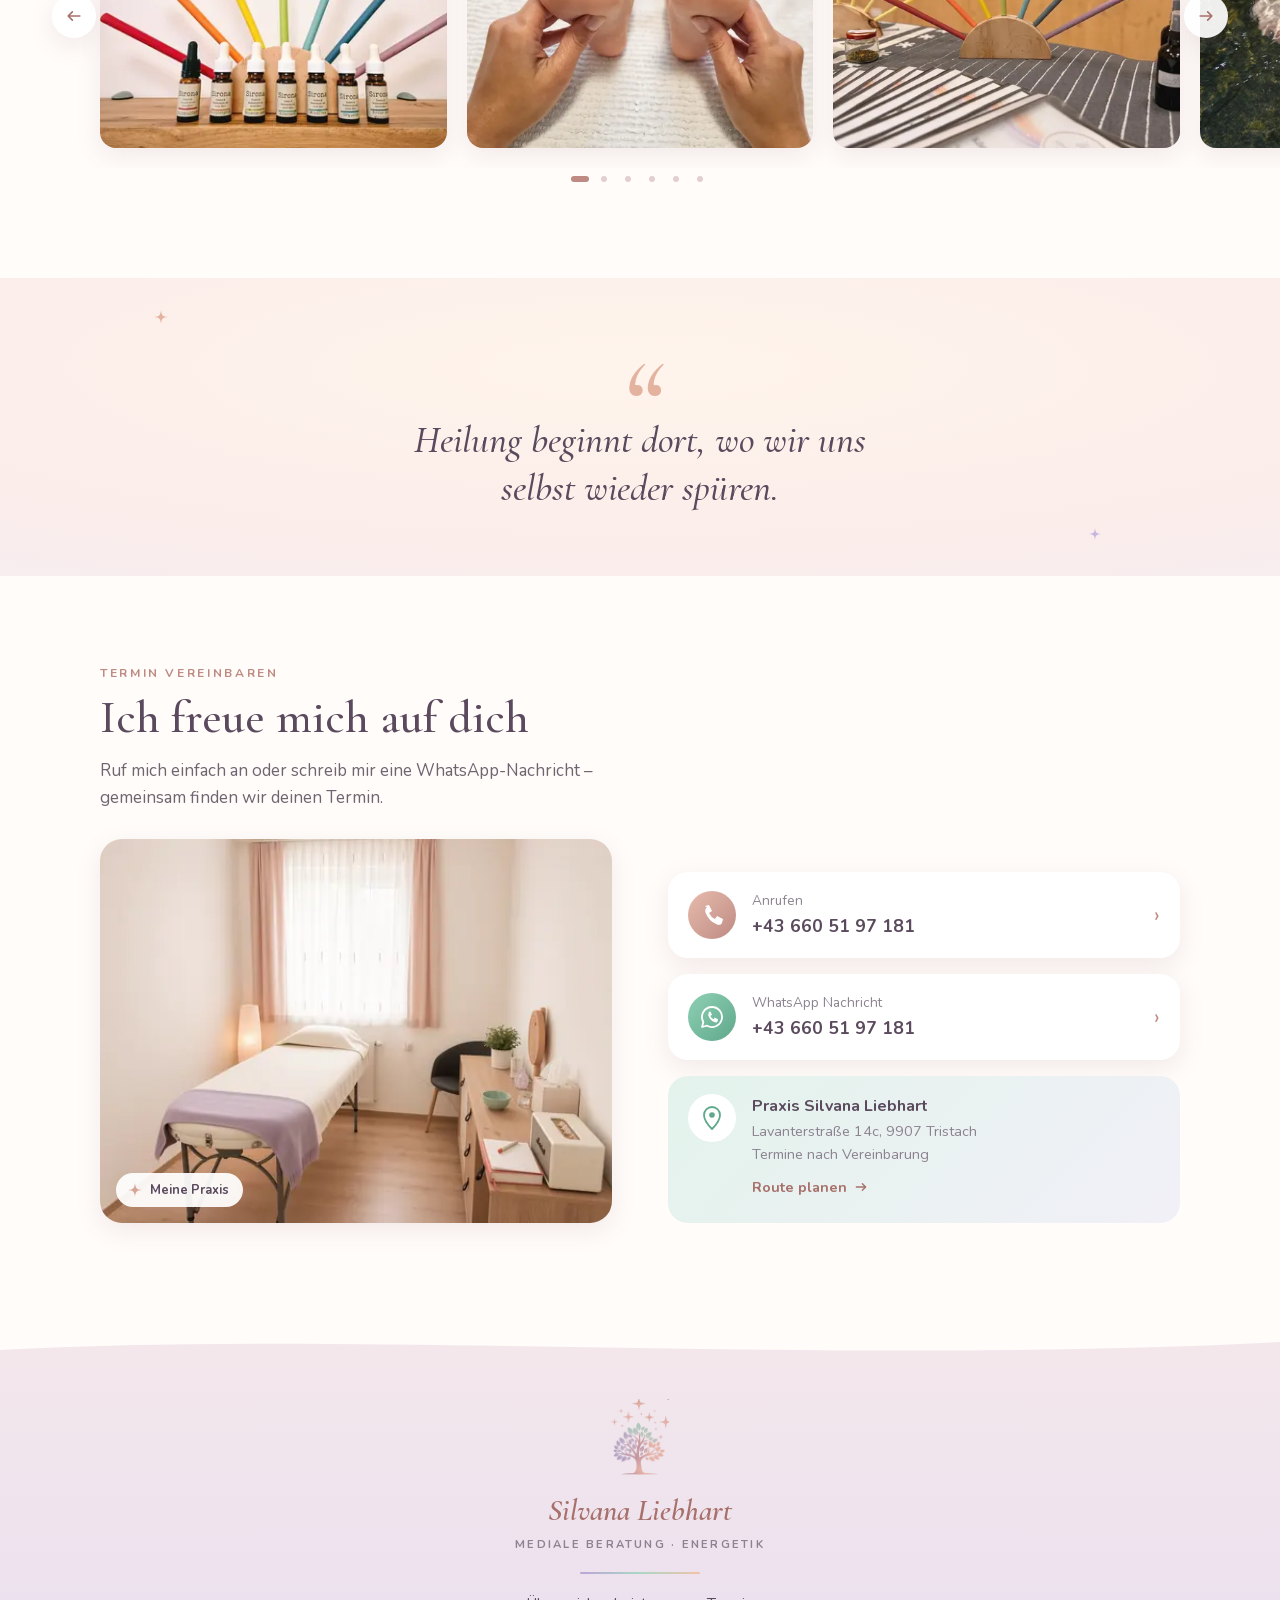
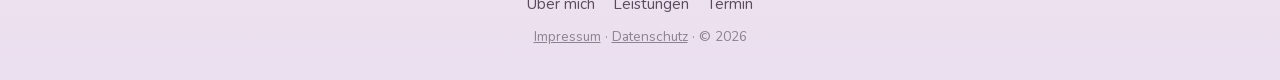
==== commit ddb4a9d3: "vorentwurf" ====
--- a/index.html
+++ b/index.html
@@ -3,14 +3,14 @@
 <head>
   <meta charset="utf-8">
   <meta name="viewport" content="width=device-width, initial-scale=1, viewport-fit=cover">
-  <title>Silvana Liebhart – Humanenergetik &amp; mediale Beratung in Tristach bei Lienz</title>
+  <title>Silvana Liebhart – Energetik &amp; mediale Beratung in Tristach bei Lienz</title>
   <meta name="description" content="Silvana Liebhart begleitet dich in Tristach bei Lienz (Osttirol) mit Geistfeld Lesung, URSA Methode, Fußanwendung, handgemachten Körperkerzen und Workshops – für mehr Balance, Klarheit und innere Ruhe.">
   <meta name="theme-color" content="#FFFCF9">
   <link rel="canonical" href="https://www.silvana-liebhart.at/">
 
   <meta property="og:type" content="website">
   <meta property="og:locale" content="de_AT">
-  <meta property="og:title" content="Silvana Liebhart – Humanenergetik &amp; mediale Beratung">
+  <meta property="og:title" content="Silvana Liebhart – Energetik &amp; mediale Beratung">
   <meta property="og:description" content="Sanfte Begleitung für Körper, Geist und Seele in Tristach bei Lienz, Osttirol.">
   <meta property="og:url" content="https://www.silvana-liebhart.at/">
   <meta property="og:image" content="https://www.silvana-liebhart.at/assets/img/og-image.jpg">
@@ -30,11 +30,10 @@
   {
     "@context": "https://schema.org",
     "@type": "LocalBusiness",
-    "name": "Silvana Liebhart – Humanenergetik & mediale Beratung",
+    "name": "Silvana Liebhart – Energetik & mediale Beratung",
     "url": "https://www.silvana-liebhart.at/",
     "image": "https://www.silvana-liebhart.at/assets/img/og-image.jpg",
-    "telephone": "+436640000000",
-    "email": "info@silvana-liebhart.at",
+    "telephone": "+436605197181",
     "address": {
       "@type": "PostalAddress",
       "streetAddress": "Lavanterstraße 14c",
@@ -51,11 +50,14 @@
   <svg class="sprite" aria-hidden="true" focusable="false">
     <symbol id="i-star" viewBox="-10 -10 20 20"><path d="M0-10C1-2 2-1 10 0 2 1 1 2 0 10-1 2-2 1-10 0-2-1-1-2 0-10Z"/></symbol>
     <symbol id="i-phone" viewBox="-12 -12 24 24"><path d="M-7-9l4-1 3 6-3 2a12 12 0 0 0 6 6l2-3 6 3-1 4c-1 2-3 2-5 1.5A20 20 0 0 1-6.5-2.5c-.5-2-.5-4 1.5-5z" fill="currentColor"/></symbol>
-    <symbol id="i-mail" viewBox="-12 -12 24 24"><g fill="none" stroke="currentColor" stroke-width="2" stroke-linejoin="round"><rect x="-10" y="-7" width="20" height="14" rx="2"/><path d="M-10-6 0 2l10-8"/></g></symbol>
+    <symbol id="i-whatsapp" viewBox="-12 -12 24 24"><path d="M0-10a10 10 0 0 0-8.6 15.1L-10 10l5.1-1.3A10 10 0 1 0 0-10z" fill="none" stroke="currentColor" stroke-width="1.8" stroke-linejoin="round"/><path transform="scale(.55)" d="M-7-9l4-1 3 6-3 2a12 12 0 0 0 6 6l2-3 6 3-1 4c-1 2-3 2-5 1.5A20 20 0 0 1-6.5-2.5c-.5-2-.5-4 1.5-5z" fill="currentColor"/></symbol>
     <symbol id="i-pin" viewBox="-12 -12 24 24"><path d="M0-11a8 8 0 0 1 8 8c0 6-8 14-8 14s-8-8-8-14a8 8 0 0 1 8-8z" fill="none" stroke="currentColor" stroke-width="1.8"/><circle cy="-3" r="2.8" fill="currentColor"/></symbol>
     <symbol id="i-heart" viewBox="-10 -10 20 20"><path d="M0 6C-9 0-9-7-4-8c2-.5 3.5 1 4 3 .5-2 2-3.5 4-3 5 1 5 8-4 14z" fill="currentColor"/></symbol>
     <symbol id="i-eye" viewBox="-18 -18 36 36"><g fill="none" stroke="currentColor" stroke-width="1.8" stroke-linecap="round"><path d="M-12 0C-6-8 6-8 12 0 6 8-6 8-12 0Z"/><line y1="-16" y2="-12"/><line x1="-11" y1="-12" x2="-8" y2="-9"/><line x1="11" y1="-12" x2="8" y2="-9"/></g><circle r="3.5" fill="currentColor"/></symbol>
     <symbol id="i-spiral" viewBox="-18 -18 36 36"><path d="M0-2a2 2 0 1 1-2 2 4 4 0 0 1 4-4 6 6 0 0 1 6 6 8 8 0 0 1-8 8A10 10 0 0 1-10-2 12 12 0 0 1 2-14" fill="none" stroke="currentColor" stroke-width="1.8" stroke-linecap="round"/></symbol>
+    <symbol id="i-foot" viewBox="-18 -18 36 36"><g fill="currentColor"><ellipse cy="4" rx="6.5" ry="9.5"/><circle cx="-5.5" cy="-10" r="2.4"/><circle cx="-1" cy="-12.5" r="2.2"/><circle cx="3.3" cy="-12" r="2"/><circle cx="7" cy="-9.8" r="1.8"/></g></symbol>
+    <symbol id="i-candle" viewBox="-18 -18 36 36"><rect x="-4.5" y="-2" width="9" height="17" rx="2" fill="none" stroke="currentColor" stroke-width="1.8"/><path d="M0-16c5 6 4 10 0 11-4-1-5-5 0-11z" fill="currentColor"/></symbol>
+    <symbol id="i-group" viewBox="-18 -18 36 36"><g fill="none" stroke="currentColor" stroke-width="1.8" stroke-linecap="round"><circle cy="-6" r="4"/><path d="M-7 10c0-6 3-9 7-9s7 3 7 9"/><circle cx="-10" cy="-3" r="3"/><path d="M-16 10c0-4 2-7 5-7"/><circle cx="10" cy="-3" r="3"/><path d="M16 10c0-4-2-7-5-7"/></g></symbol>
     <symbol id="i-drop" viewBox="-12 -12 24 24"><rect x="-3.5" y="-9" width="7" height="5" rx="1.5" fill="currentColor"/><path d="M-5-4H5V7a2 2 0 0 1-2 2h-6a2 2 0 0 1-2-2z" fill="none" stroke="currentColor" stroke-width="1.6"/></symbol>
     <symbol id="i-arrow" viewBox="0 0 24 24"><path d="M5 12h14m-5-5 5 5-5 5" fill="none" stroke="currentColor" stroke-width="2" stroke-linecap="round" stroke-linejoin="round"/></symbol>
   </svg>
@@ -75,7 +77,7 @@
         <a href="#einblicke">Einblicke</a>
         <a href="#termin" class="nav-desktop__cta">Termin vereinbaren</a>
       </nav>
-      <a class="header-call" href="tel:+436640000000" aria-label="Silvana anrufen">
+      <a class="header-call" href="tel:+436605197181" aria-label="Silvana anrufen">
         <svg width="20" height="20"><use href="#i-phone"/></svg>
       </a>
       <button class="menu-toggle" type="button" aria-controls="menu" aria-expanded="false" aria-label="Menü öffnen">
@@ -102,8 +104,8 @@
       <a href="#termin"><svg class="star star--rose"><use href="#i-star"/></svg>Termin</a>
     </nav>
     <div class="menu__actions">
-      <a class="btn btn--primary" href="tel:+436640000000">Jetzt anrufen</a>
-      <a class="btn btn--outline" href="mailto:info@silvana-liebhart.at">E-Mail schreiben</a>
+      <a class="btn btn--primary" href="tel:+436605197181">Jetzt anrufen</a>
+      <a class="btn btn--outline" href="https://wa.me/436605197181" target="_blank" rel="noopener">WhatsApp Nachricht</a>
     </div>
     <p class="menu__address">Lavanterstraße 14c, 9907 Tristach<br>Termine nach Vereinbarung</p>
     <img class="menu__tree" src="assets/img/logo-baum.webp" width="60" height="79" alt="">
@@ -124,8 +126,8 @@
           <svg class="star star--mint hero__star hero__star--3" aria-hidden="true"><use href="#i-star"/></svg>
           <svg class="star star--rose hero__star hero__star--4" aria-hidden="true"><use href="#i-star"/></svg>
         </div>
-        <h1 class="hero__title">Licht. Frequenz. <em>Heilung.</em></h1>
-        <p class="hero__text">Humanenergetische Begleitung in Tristach bei Lienz – für mehr Balance, Klarheit und innere Ruhe.</p>
+        <h1 class="hero__title">Zurück in deine <em>Urkraft.</em></h1>
+        <p class="hero__text">Finde wieder zu deiner Kraft, deiner Mitte und deiner Lebensfreude – mit energetischer Begleitung aus Osttirol.</p>
         <a class="btn btn--primary btn--large" href="#termin">Termin vereinbaren</a>
         <a class="hero__more" href="#leistungen">Leistungen entdecken <span aria-hidden="true">↓</span></a>
       </div>
@@ -147,7 +149,7 @@
           <svg class="star star--rose about__star" aria-hidden="true"><use href="#i-star"/></svg>
         </div>
         <div class="about__content">
-          <p class="lead">Ich bin Silvana – Humanenergetikerin und mediale Beraterin aus Osttirol. Seit vielen Jahren begleite ich Menschen dabei, wieder in ihre Kraft und ihr Gleichgewicht zu finden – achtsam, liebevoll und mit offenem Herzen.</p>
+          <p class="lead">Ich bin Silvana – Energetikerin und mediale Beraterin aus Osttirol. Seit vielen Jahren begleite ich Menschen dabei, wieder in ihre Kraft und ihr Gleichgewicht zu finden – achtsam, liebevoll und mit offenem Herzen.</p>
 
           <div class="philosophy reveal">
             <div class="philosophy__head">
@@ -156,25 +158,6 @@
             </div>
             <p>Jeder Mensch trägt sein eigenes Licht in sich. Ich unterstütze dich dabei, es wieder zu spüren und frei fließen zu lassen.</p>
           </div>
-
-          <h3 class="timeline__title">Ausbildung &amp; Werdegang</h3>
-          <ol class="timeline">
-            <li class="timeline__item timeline__item--lav">
-              <span class="timeline__year">20XX</span>
-              <strong>Diplom Humanenergetikerin</strong>
-              <span class="timeline__meta">Ausbildungsinstitut, Ort</span>
-            </li>
-            <li class="timeline__item timeline__item--mint">
-              <span class="timeline__year">20XX</span>
-              <strong>Ausbildung URSA Methode</strong>
-              <span class="timeline__meta">Zertifizierung, Ort</span>
-            </li>
-            <li class="timeline__item timeline__item--rose">
-              <span class="timeline__year">Seit 20XX</span>
-              <strong>Eigene Praxis in Tristach</strong>
-              <span class="timeline__meta">Gewerbe Humanenergetik, Osttirol</span>
-            </li>
-          </ol>
         </div>
       </div>
     </section>
@@ -201,7 +184,15 @@
             <p>Ich lese in deinem Energiefeld und mache sichtbar, was dich blockiert – für neue Klarheit auf deinem Weg.</p>
             <details class="card__more">
               <summary>Mehr erfahren <svg width="18" height="18"><use href="#i-arrow"/></svg></summary>
-              <p>In einem ruhigen Gespräch nehme ich Kontakt zu deinem Geistfeld auf. Gemeinsam schauen wir, welche Themen gerade wirken und welche Impulse dich weiterbringen. <em>(Platzhaltertext – bitte ergänzen.)</em></p>
+              <div class="card__details">
+                <p class="card__tagline">„Antworten aus deinem feinstofflichen Energiefeld empfangen.“</p>
+                <p>In unserem Geistfeld (auch Aura oder morphisches Feld genannt) sind alle Informationen, Erfahrungen und Potenziale unseres Lebens gespeichert. Beim Geistfeld-Lesen verbinden wir uns mit dieser Ebene, um unbewusste Blockaden, Verhaltensmuster oder offene Lebensfragen sichtbar zu machen.</p>
+                <p>Du erhältst wertvolle Impulse und Antworten, die dir helfen, deinen aktuellen Lebensweg klarer zu verstehen und neue Schritte voller Selbstvertrauen zu gehen.</p>
+                <div class="ideal ideal--lav">
+                  <p class="ideal__label">Ideal bei</p>
+                  <p>Entscheidungsfragen, wiederkehrenden Lebensmustern, der Suche nach der eigenen Lebensvision oder dem Wunsch nach tieferer Selbsterkenntnis.</p>
+                </div>
+              </div>
             </details>
           </article>
 
@@ -213,67 +204,91 @@
                 <p class="card__meta">ca. 60 Minuten</p>
               </div>
             </div>
-            <p>Eine sanfte Methode zur Harmonisierung deiner Energiezentren, die Körper und Seele wieder in Einklang bringt.</p>
+            <p>Mit der URSA-Methode („Ursächliches Regenerationssystem“) ist es möglich, Traumata, Prägungen, Unfallsituationen oder andere stressige Ereignisse über den Körper zu lösen.</p>
             <details class="card__more">
               <summary>Mehr erfahren <svg width="18" height="18"><use href="#i-arrow"/></svg></summary>
-              <p>Mit achtsamen Berührungen und gezielter Energiearbeit unterstütze ich den freien Fluss deiner Lebensenergie. <em>(Platzhaltertext – bitte ergänzen.)</em></p>
+              <div class="card__details">
+                <p class="card__tagline">„Aktivierung deiner Selbstheilungskräfte und Neuausrichtung.“</p>
+                <p>Die URSA Methode ist eine ganzheitliche energetische Methode, die darauf abzielt, die ursprüngliche Ordnung im feinstofflichen System wiederherzustellen. Durch die gezielte Arbeit an den Ursachen von energetischen Schieflagen – statt nur an den Symptomen – werden deine Selbstheilungskräfte auf allen Ebenen aktiviert.</p>
+                <p>Die Methode unterstützt dich dabei, alte Muster loszulassen und in deine volle Lebenskraft und innere Mitte zurückzufinden.</p>
+                <div class="ideal ideal--mint">
+                  <p class="ideal__label">Ideal bei</p>
+                  <p>Tief sitzenden energetischen Blockaden, zur Begleitung von Transformationsprozessen und zur nachhaltigen Stärkung des inneren Gleichgewichts.</p>
+                </div>
+              </div>
             </details>
           </article>
 
-          <article class="card reveal">
-            <img class="card__img" src="assets/img/fussanwendung-480.webp"
-                 srcset="assets/img/fussanwendung-480.webp 480w, assets/img/fussanwendung-960.webp 960w"
-                 sizes="(min-width: 1100px) 360px, (min-width: 720px) 45vw, calc(100vw - 48px)"
-                 width="1152" height="864" loading="lazy" alt="Zwei Hände bei einer sanften Fußanwendung an Kinderfüßen">
-            <div class="card__body">
-              <h3>Fußanwendung</h3>
-              <p class="card__meta">ca. 45 Minuten · auch für Kinder</p>
-              <p>Über die Füße aktiviere ich die Energiebahnen deines Körpers – wohltuend, erdend und tief entspannend.</p>
-              <details class="card__more">
-                <summary>Mehr erfahren <svg width="18" height="18"><use href="#i-arrow"/></svg></summary>
-                <p>Die Füße spiegeln den ganzen Körper wider. Durch sanften Druck auf bestimmte Zonen entsteht tiefe Entspannung – für Erwachsene genauso wie für Kinder. <em>(Platzhaltertext – bitte ergänzen.)</em></p>
-              </details>
-            </div>
+          <article class="card card--compact reveal">
+            <div class="card__head">
+              <span class="icon-bubble icon-bubble--peach"><svg width="30" height="30"><use href="#i-foot"/></svg></span>
+              <div>
+                <h3>Energetische Fußanwendung</h3>
+                <p class="card__meta">ca. 45 Minuten · auch für Kinder</p>
+              </div>
+            </div>
+            <p>Sanfte Berührungen und energetische Impulse über deine Füße – für Erdung, Tiefenentspannung und frei fließende Lebensenergie.</p>
+            <details class="card__more">
+              <summary>Mehr erfahren <svg width="18" height="18"><use href="#i-arrow"/></svg></summary>
+              <div class="card__details">
+                <p class="card__tagline">„Erdung, Tiefenentspannung und der Fluss deiner Lebensenergie.“</p>
+                <p>Unsere Füße tragen uns durch das gesamte Leben – sie sind unser Fundament und spiegeln unser gesamtes System wider. Bei der energetischen Fußanwendung werden durch sanfte Berührungen und gezielte energetische Impulse die Energiebahnen deines Körpers harmonisiert.</p>
+                <p>Blockaden im Energiefluss können sich sanft lösen, sodass ein Gefühl von tiefem Zur-Ruhe-Kommen, Klarheit und Leichtigkeit entsteht.</p>
+                <div class="ideal ideal--peach">
+                  <p class="ideal__label">Ideal bei</p>
+                  <p>Stress, Überlastung, dem Gefühl von Entwurzelung und dem Wunsch nach tiefer körperlicher und geistiger Entspannung.</p>
+                </div>
+              </div>
+            </details>
           </article>
 
-          <article class="card reveal">
-            <div class="card__img-wrap">
-              <img class="card__img card__img--tall" src="assets/img/koerperkerzen-sirona-480.webp"
-                   srcset="assets/img/koerperkerzen-sirona-480.webp 480w, assets/img/koerperkerzen-sirona-960.webp 960w"
-                   sizes="(min-width: 1100px) 360px, (min-width: 720px) 45vw, calc(100vw - 48px)"
-                   width="1280" height="720" loading="lazy" alt="Fächer aus bunten, handgemachten Körperkerzen mit sieben Sirona Essenzen davor">
-              <span class="badge"><svg width="14" height="14" class="text-rose"><use href="#i-heart"/></svg>Handgemacht von Silvana</span>
-            </div>
-            <div class="card__body">
-              <h3>Körperkerzen</h3>
-              <p class="card__meta">ca. 45 Minuten</p>
-              <p>Alle meine Körperkerzen sind von Hand gemacht – mit viel Liebe und Achtsamkeit. Ihre sanfte Wärme löst Spannungen und reinigt dein Energiefeld.</p>
-              <div class="note">
-                <span class="icon-bubble icon-bubble--white icon-bubble--sm"><svg width="20" height="20" class="text-mint"><use href="#i-drop"/></svg></span>
-                <div>
-                  <p class="note__label">Optional</p>
-                  <p class="note__title">Verstärkt mit Sirona Essenzen</p>
-                  <p class="note__text">Für eine noch intensivere Wirkung kann die Anwendung mit Sirona Essenzen ergänzt werden.</p>
+          <article class="card card--compact reveal">
+            <div class="card__head">
+              <span class="icon-bubble icon-bubble--rose-soft"><svg width="30" height="30"><use href="#i-candle"/></svg></span>
+              <div>
+                <h3>Körperkerzen</h3>
+                <p class="card__meta">ca. 45 Minuten</p>
+              </div>
+            </div>
+            <p>Du liegst entspannt, spürst die sanfte Wärme und darfst einfach loslassen – Spannungen lösen sich, dein Energiefeld wird gereinigt. Jede Kerze rolle ich selbst von Hand, damit ich genau weiß, was ich für dich verwende.</p>
+            <ul class="pills" aria-label="Merkmale der Körperkerzen">
+              <li class="pill"><svg width="14" height="14" class="text-rose"><use href="#i-heart"/></svg>Handgemacht</li>
+              <li class="pill">Reines Bienenwachs</li>
+              <li class="pill">100 % Baumwolle</li>
+            </ul>
+            <div class="note">
+              <span class="icon-bubble icon-bubble--white icon-bubble--sm"><svg width="20" height="20" class="text-mint"><use href="#i-drop"/></svg></span>
+              <div>
+                <p class="note__label">Optional</p>
+                <p class="note__title">Verstärkt mit Sirona Essenzen</p>
+                <p class="note__text">Jede Kerzenfarbe ist auf ein Chakra abgestimmt – auf Wunsch ergänze ich die Anwendung mit der passenden Sirona Blüten Essenz.</p>
+              </div>
+            </div>
+            <details class="card__more">
+              <summary>Mehr erfahren <svg width="18" height="18"><use href="#i-arrow"/></svg></summary>
+              <div class="card__details">
+                <p class="card__tagline">„Sanfte Reinigung und Befreiung von energetischem Ballast.“</p>
+                <p>Körperkerzen sind ein traditionelles, kraftvolles Werkzeug zur energetischen Reinigung und Harmonisierung. Durch das Abbrennen der speziell gefertigten Kerze entsteht ein leichter Unterdruck (Kamineffekt) gepaart mit wohltuender Wärme.</p>
+                <p>Dies unterstützt den Körper dabei, angestaute Emotionen, energetische Verdichtungen und verbrauchte Energien auf sanfte Weise abzutransportieren. Ein wohltuendes Ritual für Körper, Geist und Seele.</p>
+                <p>Wo am Körper ich die Kerzen anwende und welche Farbe ich wähle, richtet sich nach deinem Thema – so ist jede Anwendung individuell auf dich abgestimmt.</p>
+                <div class="ideal ideal--rose">
+                  <p class="ideal__label">Ideal bei</p>
+                  <p>Energetischen Blockaden, emotionalem Druck, zur Unterstützung nach anstrengenden Lebensphasen oder einfach zur tiefen energetischen Klärung.</p>
                 </div>
               </div>
-              <details class="card__more">
-                <summary>Mehr erfahren <svg width="18" height="18"><use href="#i-arrow"/></svg></summary>
-                <p>Jede Kerze entsteht in liebevoller Handarbeit. Während der Anwendung liegst du entspannt, die Kerze wird sanft über dem Körper abgebrannt. <em>(Platzhaltertext – bitte ergänzen.)</em></p>
-              </details>
-            </div>
+            </details>
           </article>
 
-          <article class="card reveal">
-            <img class="card__img" src="assets/img/workshop-koerperkerzen-480.webp"
-                 srcset="assets/img/workshop-koerperkerzen-480.webp 480w, assets/img/workshop-koerperkerzen-864.webp 864w"
-                 sizes="(min-width: 1100px) 360px, (min-width: 720px) 45vw, calc(100vw - 48px)"
-                 width="864" height="1152" loading="lazy" alt="Bunte Körperkerzen in Holzhaltern und das Körperkerzen-Handbuch auf einem Workshop-Tisch">
-            <div class="card__body">
-              <h3>Workshops</h3>
-              <p class="card__meta">für Vereine, Gruppen &amp; Firmen</p>
-              <p>Gemeinsam Körperkerzen kennenlernen, Energiearbeit erleben und Neues für den Alltag mitnehmen – gerne auch bei euch vor Ort.</p>
-              <a class="card__link" href="mailto:info@silvana-liebhart.at?subject=Workshop-Anfrage">Workshop anfragen <svg width="18" height="18"><use href="#i-arrow"/></svg></a>
-            </div>
+          <article class="card card--compact reveal">
+            <div class="card__head">
+              <span class="icon-bubble icon-bubble--lav"><svg width="30" height="30"><use href="#i-group"/></svg></span>
+              <div>
+                <h3>Workshops</h3>
+                <p class="card__meta">für Vereine, Gruppen &amp; Firmen</p>
+              </div>
+            </div>
+            <p>Gemeinsam Körperkerzen kennenlernen, Energiearbeit erleben und Neues für den Alltag mitnehmen – gerne auch bei euch vor Ort.</p>
+            <a class="card__link" href="https://wa.me/436605197181?text=Hallo%20Silvana%2C%20ich%20interessiere%20mich%20f%C3%BCr%20einen%20Workshop." target="_blank" rel="noopener">Workshop anfragen <svg width="18" height="18"><use href="#i-arrow"/></svg></a>
           </article>
         </div>
 
@@ -289,7 +304,23 @@
           <h2>Aus meiner Arbeit</h2>
         </header>
       </div>
+      <div class="gallery__carousel" id="gallery" aria-roledescription="Karussell" aria-label="Fotos aus meiner Arbeit">
+      <button class="gallery__nav gallery__nav--prev" type="button" aria-label="Vorheriges Bild">
+        <svg width="20" height="20"><use href="#i-arrow"/></svg>
+      </button>
+      <button class="gallery__nav gallery__nav--next" type="button" aria-label="Nächstes Bild">
+        <svg width="20" height="20"><use href="#i-arrow"/></svg>
+      </button>
       <div class="gallery__track" id="gallery-track">
+        <button class="gallery__item" type="button" data-full="assets/img/koerperkerzen-sirona-1280.webp">
+          <img src="assets/img/koerperkerzen-sirona-480.webp" width="480" height="270" loading="lazy" alt="Fächer aus bunten, handgemachten Körperkerzen mit sieben Sirona Essenzen davor">
+        </button>
+        <button class="gallery__item" type="button" data-full="assets/img/fussanwendung-1152.webp">
+          <img src="assets/img/fussanwendung-480.webp" width="480" height="360" loading="lazy" alt="Zwei Hände bei einer sanften Fußanwendung an Kinderfüßen">
+        </button>
+        <button class="gallery__item" type="button" data-full="assets/img/workshop-koerperkerzen-864.webp">
+          <img src="assets/img/workshop-koerperkerzen-480.webp" width="480" height="640" loading="lazy" alt="Bunte Körperkerzen in Holzhaltern und das Körperkerzen-Handbuch auf einem Workshop-Tisch">
+        </button>
         <button class="gallery__item" type="button" data-full="assets/img/fuesse-im-bach-1152.webp">
           <img src="assets/img/fuesse-im-bach-480.webp" width="480" height="360" loading="lazy" alt="Nackte Füße in einem klaren Bergbach">
         </button>
@@ -305,11 +336,9 @@
         <button class="gallery__item" type="button" data-full="assets/img/kinderfuesse-1152.webp">
           <img src="assets/img/kinderfuesse-480.webp" width="480" height="360" loading="lazy" alt="Fußanwendung an Kinderfüßen auf einer weißen Decke">
         </button>
-        <button class="gallery__item" type="button" data-full="assets/img/fussanwendung-kunde-1152.webp">
-          <img src="assets/img/fussanwendung-kunde-480.webp" width="480" height="360" loading="lazy" alt="Hände massieren eine Fußsohle">
-        </button>
-      </div>
-      <div class="gallery__dots" id="gallery-dots" aria-hidden="true"></div>
+      </div>
+      </div>
+      <div class="gallery__dots" id="gallery-dots"></div>
     </section>
 
     <!-- ===== ZITAT ===== -->
@@ -318,7 +347,6 @@
       <svg class="star star--lav quote__star quote__star--2" aria-hidden="true"><use href="#i-star"/></svg>
       <figure>
         <blockquote>Heilung beginnt dort, wo wir uns selbst wieder spüren.</blockquote>
-        <figcaption>— Silvana Liebhart</figcaption>
       </figure>
     </section>
 
@@ -328,30 +356,30 @@
         <div class="contact__intro">
           <p class="eyebrow">Termin vereinbaren</p>
           <h2>Ich freue mich auf dich</h2>
-          <p class="lead">Ruf mich einfach an oder schreib mir eine E&#8209;Mail – gemeinsam finden wir deinen Termin.</p>
+          <p class="lead">Ruf mich einfach an oder schreib mir eine WhatsApp-Nachricht – gemeinsam finden wir deinen Termin.</p>
           <div class="contact__media reveal">
-            <img src="assets/img/behandlungsraum-480.webp"
-                 srcset="assets/img/behandlungsraum-480.webp 480w, assets/img/behandlungsraum-960.webp 960w, assets/img/behandlungsraum-1152.webp 1152w"
+            <img src="assets/img/behandlungsraum-stark-480.webp"
+                 srcset="assets/img/behandlungsraum-stark-480.webp 480w, assets/img/behandlungsraum-stark-960.webp 960w, assets/img/behandlungsraum-stark-1152.webp 1152w"
                  sizes="(min-width: 960px) 480px, calc(100vw - 48px)" width="1152" height="864" loading="lazy"
-                 alt="Heller Behandlungsraum mit Liege, Lavendeldecke und rosa Vorhängen">
-            <span class="badge badge--bottom"><svg width="14" height="14" class="text-rose"><use href="#i-star"/></svg>Meine Praxis in Tristach</span>
+                 alt="Heller Behandlungsraum mit Liege, starkem Licht und rosa Vorhängen">
+            <span class="badge badge--bottom"><svg width="14" height="14" class="text-rose"><use href="#i-star"/></svg>Meine Praxis</span>
           </div>
         </div>
 
         <div class="contact__cards">
-          <a class="contact-card" href="tel:+436640000000">
+          <a class="contact-card" href="tel:+436605197181">
             <span class="icon-bubble icon-bubble--rose"><svg width="24" height="24"><use href="#i-phone"/></svg></span>
             <span class="contact-card__text">
               <span class="contact-card__label">Anrufen</span>
-              <span class="contact-card__value">+43 664 000 00 00</span>
+              <span class="contact-card__value">+43 660 51 97 181</span>
             </span>
             <span class="contact-card__chevron" aria-hidden="true">›</span>
           </a>
-          <a class="contact-card" href="mailto:info@silvana-liebhart.at">
-            <span class="icon-bubble icon-bubble--lavender"><svg width="24" height="24"><use href="#i-mail"/></svg></span>
+          <a class="contact-card" href="https://wa.me/436605197181" target="_blank" rel="noopener">
+            <span class="icon-bubble icon-bubble--whatsapp"><svg width="24" height="24"><use href="#i-whatsapp"/></svg></span>
             <span class="contact-card__text">
-              <span class="contact-card__label">E-Mail schreiben</span>
-              <span class="contact-card__value">info@silvana-liebhart.at</span>
+              <span class="contact-card__label">WhatsApp Nachricht</span>
+              <span class="contact-card__value">+43 660 51 97 181</span>
             </span>
             <span class="contact-card__chevron" aria-hidden="true">›</span>
           </a>
@@ -375,7 +403,7 @@
     <div class="container site-footer__inner">
       <img src="assets/img/logo-baum.webp" width="58" height="76" alt="" loading="lazy">
       <p class="site-footer__name">Silvana Liebhart</p>
-      <p class="site-footer__claim">Mediale Beratung · Humanenergetik</p>
+      <p class="site-footer__claim">Mediale Beratung · Energetik</p>
       <span class="site-footer__line" aria-hidden="true"></span>
       <nav class="site-footer__nav" aria-label="Fußzeile">
         <a href="#ueber-mich">Über mich</a>
--- a/css/style.css
+++ b/css/style.css
@@ -1,5 +1,5 @@
 /* ==========================================================================
-   Silvana Liebhart – Humanenergetik & mediale Beratung
+   Silvana Liebhart – Energetik & mediale Beratung
    Mobile first. Farben und Symbolik abgeleitet vom Logo.
    ========================================================================== */
 
@@ -204,6 +204,9 @@
 .icon-bubble--lav { background: var(--grad-lavender); color: var(--lavender-dark); }
 .icon-bubble--mint { background: var(--grad-mint); color: var(--mint-dark); }
 .icon-bubble--rose { background: var(--grad-rose); color: #fff; }
+.icon-bubble--peach { background: linear-gradient(135deg, #fdebe0, #f8eaf0); color: #d39a7e; }
+.icon-bubble--rose-soft { background: linear-gradient(135deg, #fbe6e3, #f3e9f5); color: var(--rose); }
+.icon-bubble--whatsapp { background: linear-gradient(135deg, #8fd0b5, #5fa88b); color: #fff; }
 .icon-bubble--lavender { background: var(--lavender); color: #fff; }
 
 /* ==========================================================================
@@ -439,46 +442,6 @@
 .philosophy__head { display: flex; align-items: center; gap: 14px; margin-bottom: 12px; }
 .philosophy__head .icon-bubble { width: 36px; height: 36px; }
 
-.timeline__title { margin-top: 40px; }
-.timeline { position: relative; margin: 20px 0 0; padding: 0; list-style: none; }
-.timeline::before {
-  content: "";
-  position: absolute;
-  left: 7px;
-  top: 8px;
-  bottom: 8px;
-  width: 2px;
-  background: linear-gradient(to bottom, var(--lavender), var(--mint), var(--peach));
-}
-.timeline__item {
-  position: relative;
-  display: grid;
-  padding: 0 0 22px 34px;
-}
-.timeline__item:last-child { padding-bottom: 0; }
-.timeline__item::before {
-  content: "";
-  position: absolute;
-  left: 0;
-  top: 4px;
-  width: 16px;
-  height: 16px;
-  border-radius: 50%;
-  background: var(--cream);
-  border: 2.5px solid var(--lavender);
-}
-.timeline__item--mint::before { border-color: var(--mint); }
-.timeline__item--rose::before { border: 0; background: var(--grad-rose); }
-.timeline__year {
-  font-size: 0.8rem;
-  font-weight: 700;
-  letter-spacing: 0.05em;
-  text-transform: uppercase;
-  color: var(--rose-dark);
-}
-.timeline__item strong { color: var(--ink); }
-.timeline__meta { font-size: 0.875rem; color: var(--muted); }
-
 /* ==========================================================================
    Leistungen
    ========================================================================== */
@@ -496,13 +459,29 @@
 .card__head { display: flex; align-items: center; gap: 16px; margin-bottom: 14px; }
 .card__meta { font-size: 0.85rem; color: var(--muted); }
 .card__head h3 + .card__meta { margin-top: 2px; }
-.card__body { padding: 20px 22px 18px; }
-.card__body > p:not(.card__meta) { margin-top: 12px; }
-
-.card__img-wrap { position: relative; }
-.card__img { width: 100%; aspect-ratio: 1.9; object-fit: cover; }
-.card__img--tall { aspect-ratio: 1.42; }
-
+.card--compact > p:not(.card__meta) + p { margin-top: 12px; }
+.card--compact > .card__link { margin-top: 14px; }
+
+.pill {
+  display: inline-flex;
+  align-items: center;
+  gap: 8px;
+  padding: 6px 14px 6px 12px;
+  border-radius: 999px;
+  background: var(--blush);
+  font-size: 0.8rem;
+  font-weight: 700;
+  color: var(--ink);
+}
+.pill svg { fill: currentColor; }
+.pills {
+  display: flex;
+  flex-wrap: wrap;
+  gap: 8px;
+  margin: 14px 0 16px;
+  padding: 0;
+  list-style: none;
+}
 .badge {
   position: absolute;
   top: 14px;
@@ -559,7 +538,35 @@
 .card__more[open] summary svg { transform: rotate(90deg); }
 .card__link:hover svg { transform: translateX(3px); }
 .card__more p { margin-top: 8px; font-size: 0.95rem; }
-.card__body > .card__link { margin-top: 14px; }
+.card__details { padding-top: 4px; }
+.card__details p + p { margin-top: 10px; }
+.card__more .card__tagline {
+  font-family: var(--font-serif);
+  font-size: 1.35rem;
+  font-style: italic;
+  font-weight: 500;
+  line-height: 1.3;
+  color: var(--rose-dark);
+}
+.ideal {
+  margin-top: 16px;
+  padding: 14px 16px;
+  border-left: 3px solid var(--lavender);
+  border-radius: 0 var(--radius-sm) var(--radius-sm) 0;
+  background: var(--grad-lavender);
+}
+.ideal--rose { border-left-color: var(--rose-light); background: linear-gradient(135deg, #fdf0ea, #f8eef3); }
+.ideal--mint { border-left-color: var(--mint); background: linear-gradient(135deg, #eef8f3, #f3f1f9); }
+.ideal--peach { border-left-color: var(--peach); background: linear-gradient(135deg, #fef3ec, #f6f3ea); }
+.ideal .ideal__label {
+  margin: 0 0 2px;
+  font-size: 0.7rem;
+  font-weight: 700;
+  letter-spacing: 0.14em;
+  text-transform: uppercase;
+  color: var(--rose-dark);
+}
+.ideal p { margin-top: 0; }
 
 .disclaimer {
   max-width: 44em;
@@ -576,11 +583,35 @@
   display: flex;
   gap: 12px;
   overflow-x: auto;
+  --track-pad: max(var(--gutter), calc((100% - var(--max)) / 2 + var(--gutter)));
   scroll-snap-type: x mandatory;
-  scroll-padding-inline: var(--gutter);
-  padding: 4px var(--gutter) 20px;
+  scroll-padding-inline: var(--track-pad);
+  padding: 4px var(--track-pad) 20px;
   scrollbar-width: none;
-}
+  overscroll-behavior-x: contain;
+}
+.gallery__carousel { position: relative; }
+.gallery__nav {
+  position: absolute;
+  top: calc(50% - 10px);
+  z-index: 2;
+  display: grid;
+  place-items: center;
+  width: 44px;
+  height: 44px;
+  border: 0;
+  border-radius: 50%;
+  background: rgba(255, 255, 255, 0.92);
+  color: var(--rose-dark);
+  box-shadow: var(--shadow);
+  cursor: pointer;
+  transform: translateY(-50%);
+  transition: opacity 0.2s ease, background-color 0.2s ease;
+}
+.gallery__nav:hover { background: #fff; }
+.gallery__nav--prev { left: 10px; }
+.gallery__nav--prev svg { transform: rotate(180deg); }
+.gallery__nav--next { right: 10px; }
 .gallery__track::-webkit-scrollbar { display: none; }
 .gallery__item {
   flex: 0 0 auto;
@@ -603,15 +634,26 @@
 }
 .gallery__item:hover img { transform: scale(1.04); }
 
-.gallery__dots { display: flex; justify-content: center; gap: 8px; }
-.gallery__dots span {
+.gallery__dots { display: flex; justify-content: center; gap: 2px; }
+.gallery__dots button {
+  display: grid;
+  place-items: center;
+  width: 22px;
+  height: 22px;
+  padding: 0;
+  border: 0;
+  background: none;
+  cursor: pointer;
+}
+.gallery__dots button::before {
+  content: "";
   width: 6px;
   height: 6px;
   border-radius: 3px;
   background: #e2cfd4;
   transition: width 0.25s ease, background-color 0.25s ease;
 }
-.gallery__dots span.is-active { width: 18px; background: var(--rose); }
+.gallery__dots button.is-active::before { width: 18px; background: var(--rose); }
 
 .lightbox {
   width: min(92vw, 900px);
@@ -667,13 +709,6 @@
   line-height: 1;
   color: #e4b39f;
 }
-.quote figcaption {
-  margin-top: 16px;
-  font-size: 0.8rem;
-  letter-spacing: 0.15em;
-  text-transform: uppercase;
-  color: var(--muted);
-}
 .quote__star { position: absolute; }
 .quote__star--1 { top: 32px; left: 12%; }
 .quote__star--2 { bottom: 36px; right: 14%; width: 12px; height: 12px; }
@@ -813,6 +848,7 @@
   :root { --gutter: 40px; }
   .section { padding-block: 88px; }
   .cards { grid-template-columns: repeat(2, 1fr); align-items: start; }
+  .cards > :last-child { grid-column: 1 / -1; }
   .gallery__item { width: 30vw; }
   .contact__cards { grid-template-columns: 1fr 1fr; }
   .contact-card--address { grid-column: 1 / -1; }
@@ -863,17 +899,14 @@
   .about__media { grid-area: media; position: sticky; top: calc(var(--header-h) + 32px); }
   .about__media img { aspect-ratio: 4 / 5; }
 
-  .gallery__track {
-    display: grid;
-    grid-template-columns: repeat(3, 1fr);
-    max-width: var(--max);
-    margin-inline: auto;
-    overflow: visible;
-    gap: 20px;
+  .gallery__track { gap: 20px; }
+  .gallery__item {
+    width: calc((min(100vw, var(--max)) - 2 * var(--gutter) - 40px) / 3);
+    max-width: none;
   }
-  .gallery__item { width: auto; max-width: none; }
   .gallery__item img { aspect-ratio: 4 / 3; }
-  .gallery__dots { display: none; }
+  .gallery__nav--prev { left: max(12px, calc((100vw - var(--max)) / 2 - 8px)); }
+  .gallery__nav--next { right: max(12px, calc((100vw - var(--max)) / 2 - 8px)); }
 
   .contact__grid {
     grid-template-columns: 1fr 1fr;
@@ -884,7 +917,7 @@
 }
 
 @media (min-width: 1100px) {
-  .cards { grid-template-columns: repeat(6, 1fr); align-items: stretch; }
-  .card--compact { grid-column: span 3; }
-  .card:not(.card--compact) { grid-column: span 2; }
-}
+  .cards { grid-template-columns: repeat(6, 1fr); }
+  .cards > .card { grid-column: span 2; }
+  .cards > .card:nth-child(n + 4) { grid-column: span 3; }
+}
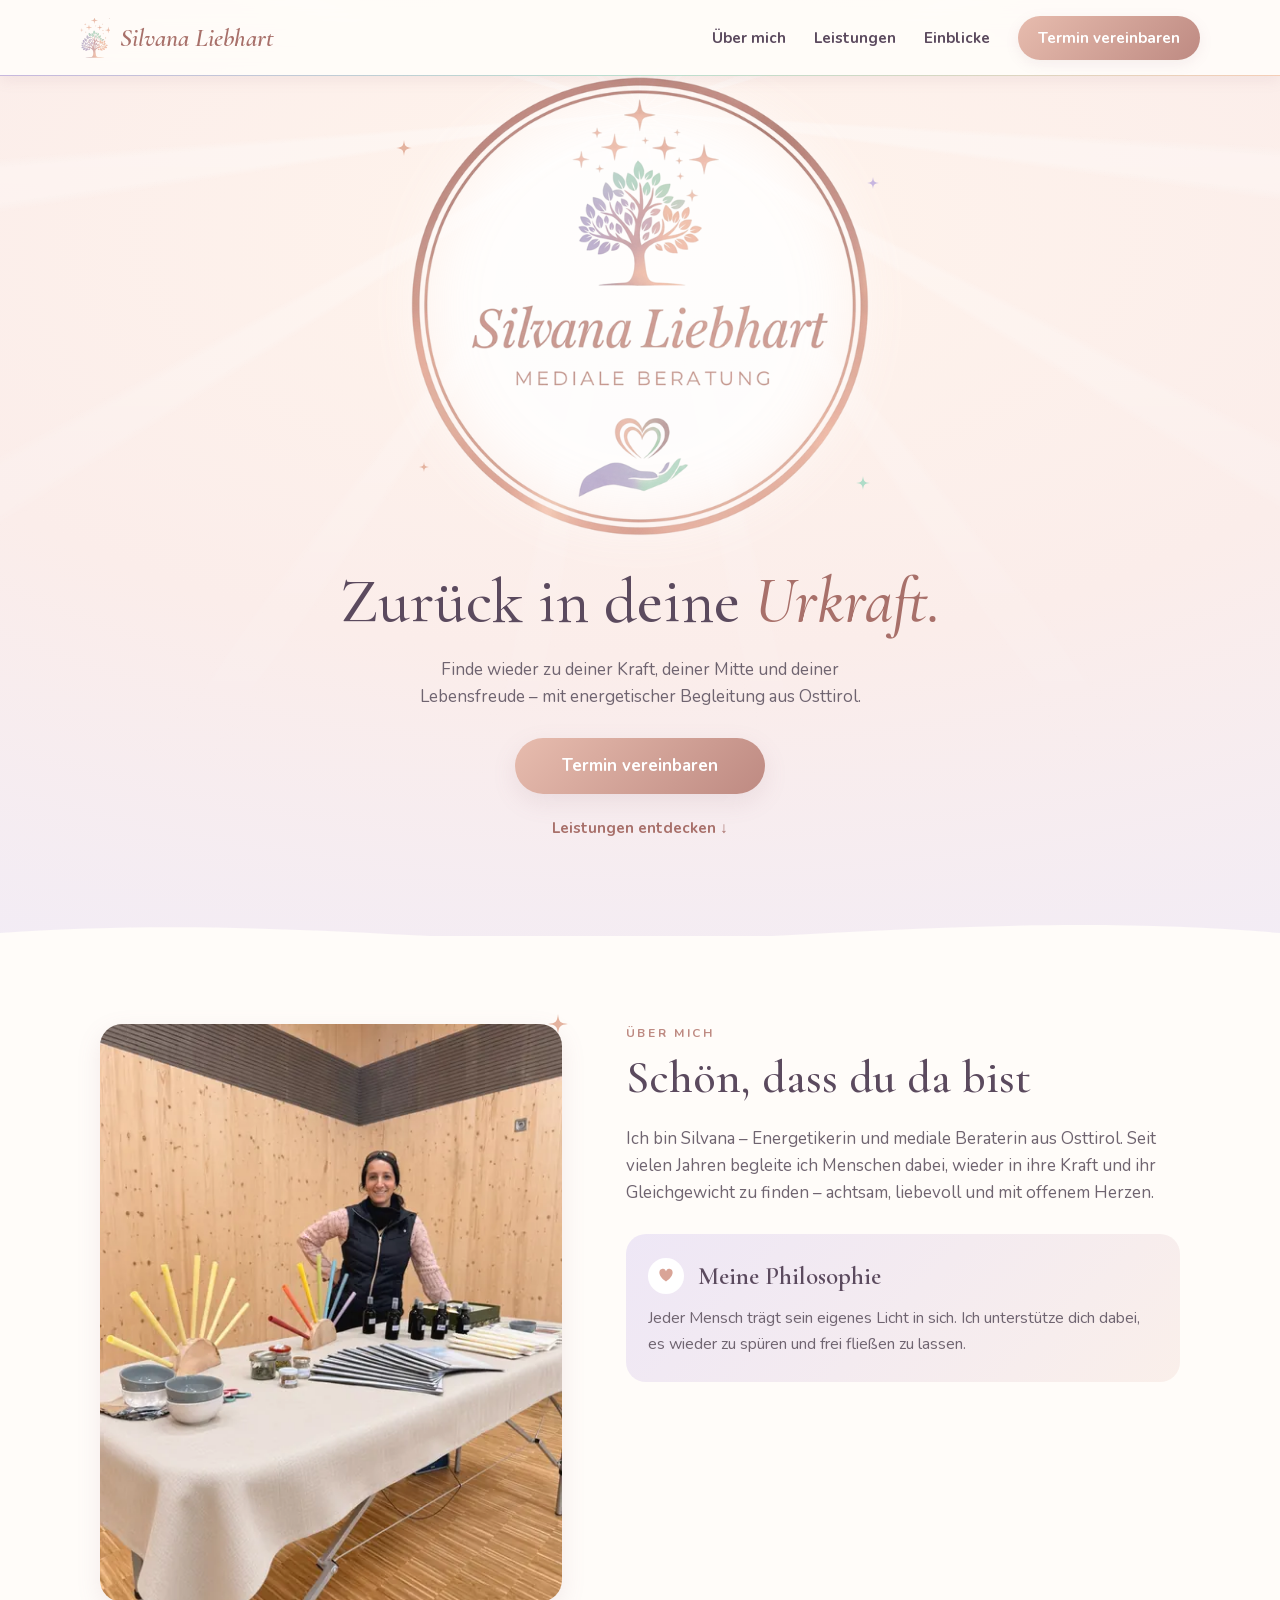
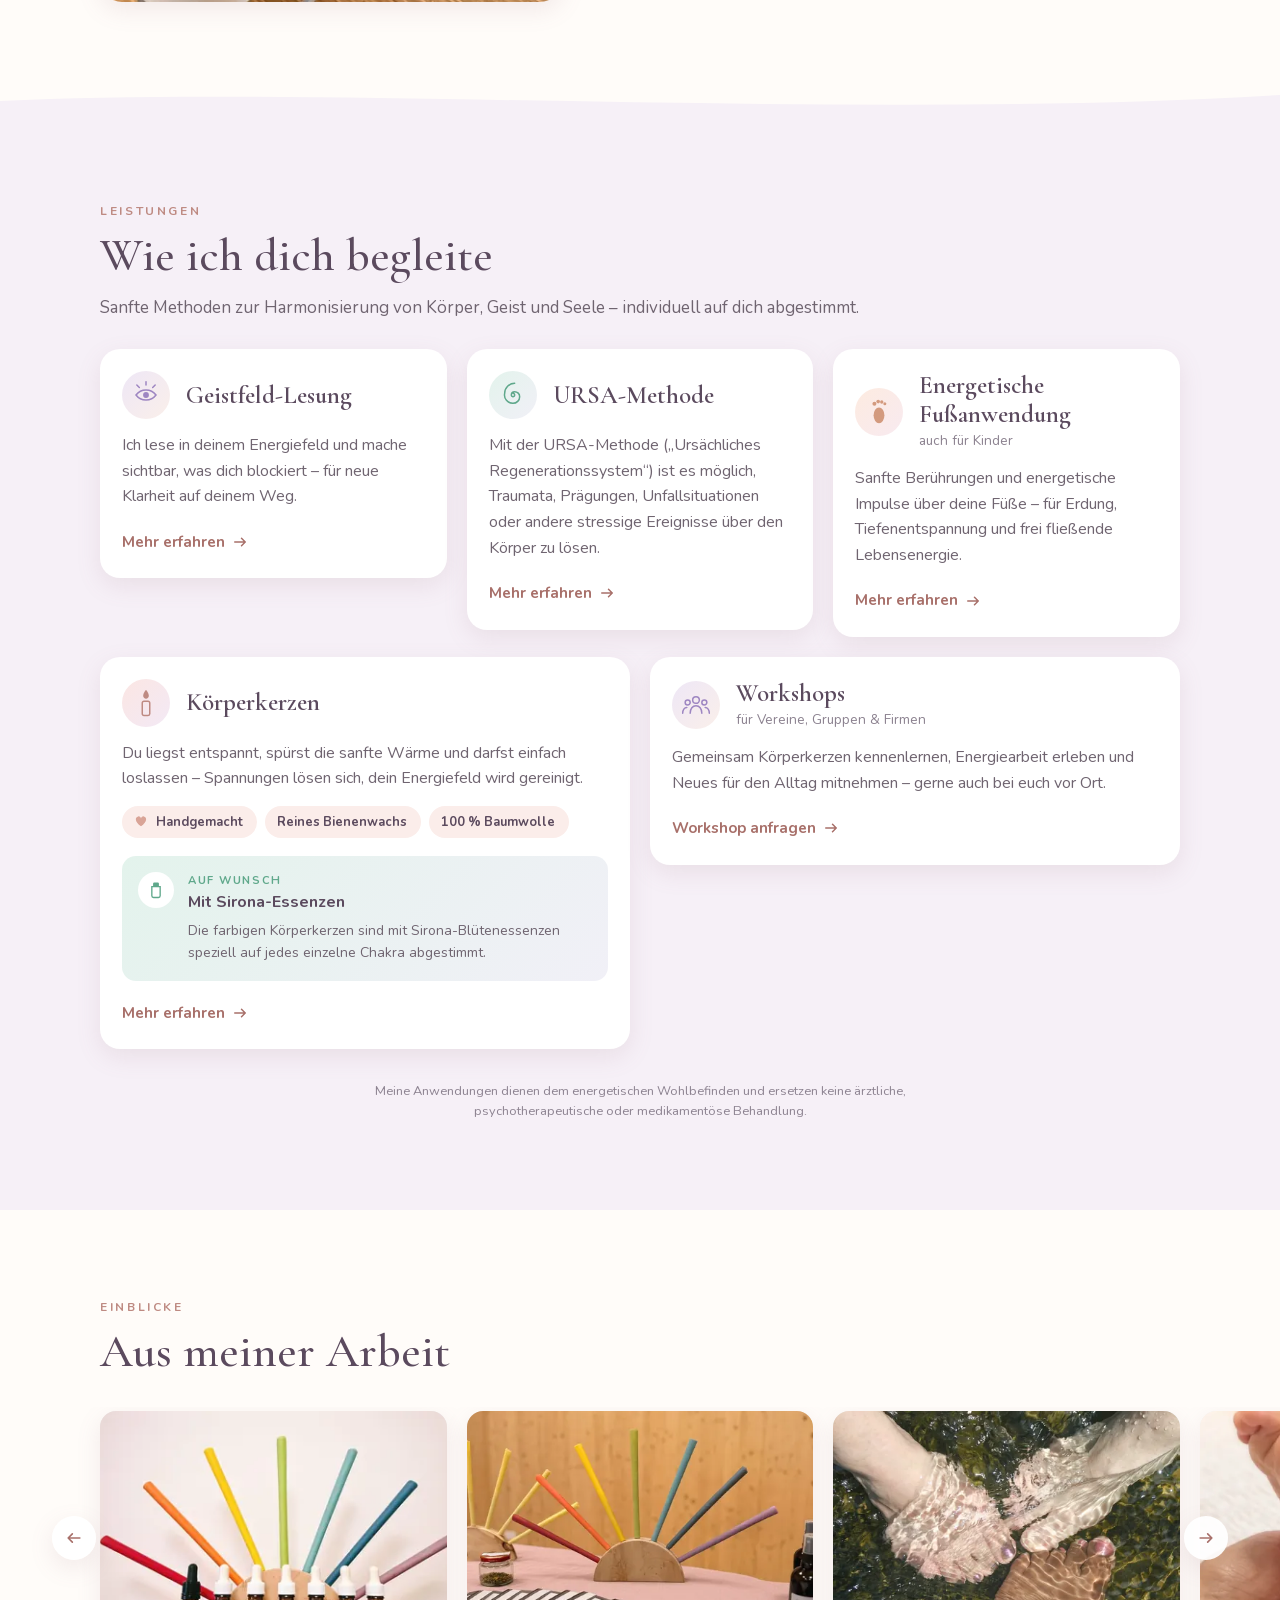
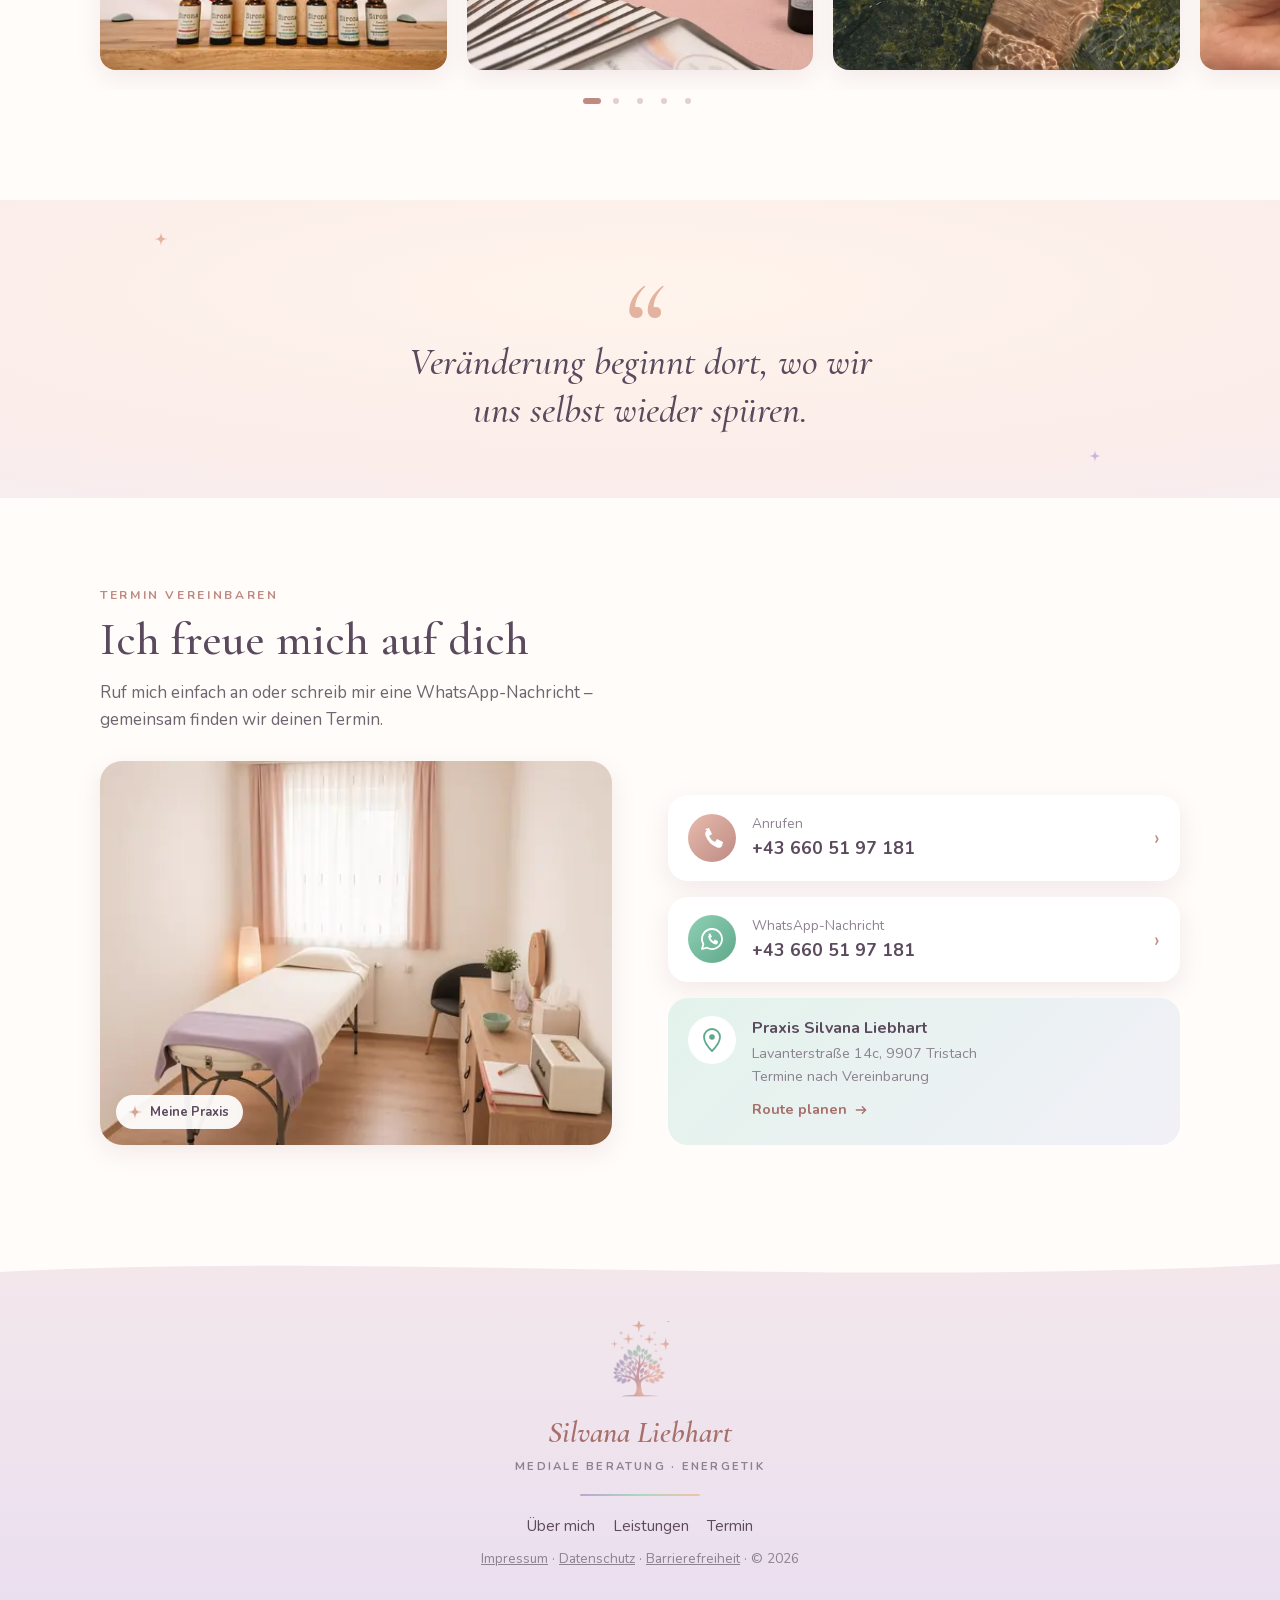
==== commit cef5f98c: "update website" ====
--- a/index.html
+++ b/index.html
@@ -4,16 +4,16 @@
   <meta charset="utf-8">
   <meta name="viewport" content="width=device-width, initial-scale=1, viewport-fit=cover">
   <title>Silvana Liebhart – Energetik &amp; mediale Beratung in Tristach bei Lienz</title>
-  <meta name="description" content="Silvana Liebhart begleitet dich in Tristach bei Lienz (Osttirol) mit Geistfeld Lesung, URSA Methode, Fußanwendung, handgemachten Körperkerzen und Workshops – für mehr Balance, Klarheit und innere Ruhe.">
+  <meta name="description" content="Silvana Liebhart begleitet dich in Tristach bei Lienz (Osttirol) mit Geistfeld-Lesung, URSA-Methode, Fußanwendung, handgemachten Körperkerzen und Workshops – für mehr Balance, Klarheit und innere Ruhe.">
   <meta name="theme-color" content="#FFFCF9">
-  <link rel="canonical" href="https://www.silvana-liebhart.at/">
+  <link rel="canonical" href="https://www.silvana-energetik.at/">
 
   <meta property="og:type" content="website">
   <meta property="og:locale" content="de_AT">
   <meta property="og:title" content="Silvana Liebhart – Energetik &amp; mediale Beratung">
   <meta property="og:description" content="Sanfte Begleitung für Körper, Geist und Seele in Tristach bei Lienz, Osttirol.">
-  <meta property="og:url" content="https://www.silvana-liebhart.at/">
-  <meta property="og:image" content="https://www.silvana-liebhart.at/assets/img/og-image.jpg">
+  <meta property="og:url" content="https://www.silvana-energetik.at/">
+  <meta property="og:image" content="https://www.silvana-energetik.at/assets/img/og-image.jpg">
 
   <link rel="icon" type="image/png" sizes="32x32" href="assets/img/favicon-32.png">
   <link rel="icon" type="image/png" sizes="192x192" href="assets/img/icon-192.png">
@@ -31,8 +31,8 @@
     "@context": "https://schema.org",
     "@type": "LocalBusiness",
     "name": "Silvana Liebhart – Energetik & mediale Beratung",
-    "url": "https://www.silvana-liebhart.at/",
-    "image": "https://www.silvana-liebhart.at/assets/img/og-image.jpg",
+    "url": "https://www.silvana-energetik.at/",
+    "image": "https://www.silvana-energetik.at/assets/img/og-image.jpg",
     "telephone": "+436605197181",
     "address": {
       "@type": "PostalAddress",
@@ -105,7 +105,7 @@
     </nav>
     <div class="menu__actions">
       <a class="btn btn--primary" href="tel:+436605197181">Jetzt anrufen</a>
-      <a class="btn btn--outline" href="https://wa.me/436605197181" target="_blank" rel="noopener">WhatsApp Nachricht</a>
+      <a class="btn btn--outline" href="https://wa.me/436605197181" target="_blank" rel="noopener">WhatsApp-Nachricht</a>
     </div>
     <p class="menu__address">Lavanterstraße 14c, 9907 Tristach<br>Termine nach Vereinbarung</p>
     <img class="menu__tree" src="assets/img/logo-baum.webp" width="60" height="79" alt="">
@@ -169,7 +169,7 @@
         <header class="section__head">
           <p class="eyebrow">Leistungen</p>
           <h2>Wie ich dich begleite</h2>
-          <p class="lead">Sanfte Methoden für Körper, Geist und Seele – individuell auf dich abgestimmt.</p>
+          <p class="lead">Sanfte Methoden zur Harmonisierung von Körper, Geist und Seele – individuell auf dich abgestimmt.</p>
         </header>
 
         <div class="cards">
@@ -177,8 +177,7 @@
             <div class="card__head">
               <span class="icon-bubble icon-bubble--lav"><svg width="30" height="30"><use href="#i-eye"/></svg></span>
               <div>
-                <h3>Geistfeld Lesung</h3>
-                <p class="card__meta">ca. 60 Minuten</p>
+                <h3>Geistfeld-Lesung</h3>
               </div>
             </div>
             <p>Ich lese in deinem Energiefeld und mache sichtbar, was dich blockiert – für neue Klarheit auf deinem Weg.</p>
@@ -200,8 +199,7 @@
             <div class="card__head">
               <span class="icon-bubble icon-bubble--mint"><svg width="30" height="30"><use href="#i-spiral"/></svg></span>
               <div>
-                <h3>URSA Methode</h3>
-                <p class="card__meta">ca. 60 Minuten</p>
+                <h3>URSA-Methode</h3>
               </div>
             </div>
             <p>Mit der URSA-Methode („Ursächliches Regenerationssystem“) ist es möglich, Traumata, Prägungen, Unfallsituationen oder andere stressige Ereignisse über den Körper zu lösen.</p>
@@ -209,11 +207,11 @@
               <summary>Mehr erfahren <svg width="18" height="18"><use href="#i-arrow"/></svg></summary>
               <div class="card__details">
                 <p class="card__tagline">„Aktivierung deiner Selbstheilungskräfte und Neuausrichtung.“</p>
-                <p>Die URSA Methode ist eine ganzheitliche energetische Methode, die darauf abzielt, die ursprüngliche Ordnung im feinstofflichen System wiederherzustellen. Durch die gezielte Arbeit an den Ursachen von energetischen Schieflagen – statt nur an den Symptomen – werden deine Selbstheilungskräfte auf allen Ebenen aktiviert.</p>
+                <p>Die URSA-Methode ist ein ganzheitlicher energetischer Ansatz, der darauf abzielt, die ursprüngliche Ordnung im feinstofflichen System wiederherzustellen. Durch die gezielte Arbeit an den Ursachen von energetischen Schieflagen – statt nur an den Symptomen – werden deine Selbstheilungskräfte auf allen Ebenen aktiviert.</p>
                 <p>Die Methode unterstützt dich dabei, alte Muster loszulassen und in deine volle Lebenskraft und innere Mitte zurückzufinden.</p>
                 <div class="ideal ideal--mint">
                   <p class="ideal__label">Ideal bei</p>
-                  <p>Tief sitzenden energetischen Blockaden, zur Begleitung von Transformationsprozessen und zur nachhaltigen Stärkung des inneren Gleichgewichts.</p>
+                  <p>Tief sitzenden energetischen Blockaden, in Transformationsprozessen und dem Wunsch nach mehr innerem Gleichgewicht.</p>
                 </div>
               </div>
             </details>
@@ -224,7 +222,7 @@
               <span class="icon-bubble icon-bubble--peach"><svg width="30" height="30"><use href="#i-foot"/></svg></span>
               <div>
                 <h3>Energetische Fußanwendung</h3>
-                <p class="card__meta">ca. 45 Minuten · auch für Kinder</p>
+                <p class="card__meta">auch für Kinder</p>
               </div>
             </div>
             <p>Sanfte Berührungen und energetische Impulse über deine Füße – für Erdung, Tiefenentspannung und frei fließende Lebensenergie.</p>
@@ -232,7 +230,7 @@
               <summary>Mehr erfahren <svg width="18" height="18"><use href="#i-arrow"/></svg></summary>
               <div class="card__details">
                 <p class="card__tagline">„Erdung, Tiefenentspannung und der Fluss deiner Lebensenergie.“</p>
-                <p>Unsere Füße tragen uns durch das gesamte Leben – sie sind unser Fundament und spiegeln unser gesamtes System wider. Bei der energetischen Fußanwendung werden durch sanfte Berührungen und gezielte energetische Impulse die Energiebahnen deines Körpers harmonisiert.</p>
+                <p>Unsere Füße tragen uns durch das gesamte Leben – sie sind unser Fundament und spiegeln unser ganzes System wider. Bei der energetischen Fußanwendung werden durch sanfte Berührungen und gezielte energetische Impulse die Energiebahnen deines Körpers harmonisiert.</p>
                 <p>Blockaden im Energiefluss können sich sanft lösen, sodass ein Gefühl von tiefem Zur-Ruhe-Kommen, Klarheit und Leichtigkeit entsteht.</p>
                 <div class="ideal ideal--peach">
                   <p class="ideal__label">Ideal bei</p>
@@ -247,10 +245,9 @@
               <span class="icon-bubble icon-bubble--rose-soft"><svg width="30" height="30"><use href="#i-candle"/></svg></span>
               <div>
                 <h3>Körperkerzen</h3>
-                <p class="card__meta">ca. 45 Minuten</p>
-              </div>
-            </div>
-            <p>Du liegst entspannt, spürst die sanfte Wärme und darfst einfach loslassen – Spannungen lösen sich, dein Energiefeld wird gereinigt. Jede Kerze rolle ich selbst von Hand, damit ich genau weiß, was ich für dich verwende.</p>
+              </div>
+            </div>
+            <p>Du liegst entspannt, spürst die sanfte Wärme und darfst einfach loslassen – Spannungen lösen sich, dein Energiefeld wird gereinigt.</p>
             <ul class="pills" aria-label="Merkmale der Körperkerzen">
               <li class="pill"><svg width="14" height="14" class="text-rose"><use href="#i-heart"/></svg>Handgemacht</li>
               <li class="pill">Reines Bienenwachs</li>
@@ -259,21 +256,21 @@
             <div class="note">
               <span class="icon-bubble icon-bubble--white icon-bubble--sm"><svg width="20" height="20" class="text-mint"><use href="#i-drop"/></svg></span>
               <div>
-                <p class="note__label">Optional</p>
-                <p class="note__title">Verstärkt mit Sirona Essenzen</p>
-                <p class="note__text">Jede Kerzenfarbe ist auf ein Chakra abgestimmt – auf Wunsch ergänze ich die Anwendung mit der passenden Sirona Blüten Essenz.</p>
+                <p class="note__label">Auf Wunsch</p>
+                <p class="note__title">Mit Sirona-Essenzen</p>
+                <p class="note__text">Die farbigen Körperkerzen sind mit Sirona-Blütenessenzen speziell auf jedes einzelne Chakra abgestimmt.</p>
               </div>
             </div>
             <details class="card__more">
               <summary>Mehr erfahren <svg width="18" height="18"><use href="#i-arrow"/></svg></summary>
               <div class="card__details">
                 <p class="card__tagline">„Sanfte Reinigung und Befreiung von energetischem Ballast.“</p>
-                <p>Körperkerzen sind ein traditionelles, kraftvolles Werkzeug zur energetischen Reinigung und Harmonisierung. Durch das Abbrennen der speziell gefertigten Kerze entsteht ein leichter Unterdruck (Kamineffekt) gepaart mit wohltuender Wärme.</p>
+                <p>Körperkerzen sind ein traditionelles, kraftvolles Werkzeug zur energetischen Reinigung und Harmonisierung. Durch das Abbrennen der speziell gefertigten Kerze entsteht ein leichter Unterdruck (Kamineffekt), gepaart mit wohltuender Wärme.</p>
                 <p>Dies unterstützt den Körper dabei, angestaute Emotionen, energetische Verdichtungen und verbrauchte Energien auf sanfte Weise abzutransportieren. Ein wohltuendes Ritual für Körper, Geist und Seele.</p>
                 <p>Wo am Körper ich die Kerzen anwende und welche Farbe ich wähle, richtet sich nach deinem Thema – so ist jede Anwendung individuell auf dich abgestimmt.</p>
                 <div class="ideal ideal--rose">
                   <p class="ideal__label">Ideal bei</p>
-                  <p>Energetischen Blockaden, emotionalem Druck, zur Unterstützung nach anstrengenden Lebensphasen oder einfach zur tiefen energetischen Klärung.</p>
+                  <p>Energetischen Blockaden, emotionalem Druck, nach anstrengenden Lebensphasen oder dem Wunsch nach tiefer energetischer Klärung.</p>
                 </div>
               </div>
             </details>
@@ -313,13 +310,10 @@
       </button>
       <div class="gallery__track" id="gallery-track">
         <button class="gallery__item" type="button" data-full="assets/img/koerperkerzen-sirona-1280.webp">
-          <img src="assets/img/koerperkerzen-sirona-480.webp" width="480" height="270" loading="lazy" alt="Fächer aus bunten, handgemachten Körperkerzen mit sieben Sirona Essenzen davor">
-        </button>
-        <button class="gallery__item" type="button" data-full="assets/img/fussanwendung-1152.webp">
-          <img src="assets/img/fussanwendung-480.webp" width="480" height="360" loading="lazy" alt="Zwei Hände bei einer sanften Fußanwendung an Kinderfüßen">
+          <img src="assets/img/koerperkerzen-sirona-480.webp" width="480" height="270" loading="lazy" alt="Fächer aus bunten, handgemachten Körperkerzen mit sieben Sirona-Essenzen davor">
         </button>
         <button class="gallery__item" type="button" data-full="assets/img/workshop-koerperkerzen-864.webp">
-          <img src="assets/img/workshop-koerperkerzen-480.webp" width="480" height="640" loading="lazy" alt="Bunte Körperkerzen in Holzhaltern und das Körperkerzen-Handbuch auf einem Workshop-Tisch">
+          <img src="assets/img/workshop-koerperkerzen-480.webp" width="480" height="640" loading="lazy" alt="Bunte Körperkerzen in Holzhaltern und das Körperkerzen-Handbuch auf einem Workshop-Tisch mit rosa Leinendecke">
         </button>
         <button class="gallery__item" type="button" data-full="assets/img/fuesse-im-bach-1152.webp">
           <img src="assets/img/fuesse-im-bach-480.webp" width="480" height="360" loading="lazy" alt="Nackte Füße in einem klaren Bergbach">
@@ -346,7 +340,7 @@
       <svg class="star star--rose quote__star quote__star--1" aria-hidden="true"><use href="#i-star"/></svg>
       <svg class="star star--lav quote__star quote__star--2" aria-hidden="true"><use href="#i-star"/></svg>
       <figure>
-        <blockquote>Heilung beginnt dort, wo wir uns selbst wieder spüren.</blockquote>
+        <blockquote>Veränderung beginnt dort, wo wir uns selbst wieder spüren.</blockquote>
       </figure>
     </section>
 
@@ -378,7 +372,7 @@
           <a class="contact-card" href="https://wa.me/436605197181" target="_blank" rel="noopener">
             <span class="icon-bubble icon-bubble--whatsapp"><svg width="24" height="24"><use href="#i-whatsapp"/></svg></span>
             <span class="contact-card__text">
-              <span class="contact-card__label">WhatsApp Nachricht</span>
+              <span class="contact-card__label">WhatsApp-Nachricht</span>
               <span class="contact-card__value">+43 660 51 97 181</span>
             </span>
             <span class="contact-card__chevron" aria-hidden="true">›</span>
@@ -411,7 +405,7 @@
         <a href="#termin">Termin</a>
       </nav>
       <p class="site-footer__legal">
-        <a href="impressum.html">Impressum</a> · <a href="datenschutz.html">Datenschutz</a> · © <span id="year">2026</span>
+        <a href="impressum.html">Impressum</a> · <a href="datenschutz.html">Datenschutz</a> · <a href="barrierefreiheit.html">Barrierefreiheit</a> · © <span id="year">2026</span>
       </p>
     </div>
   </footer>
--- a/css/style.css
+++ b/css/style.css
@@ -816,6 +816,8 @@
 .legal h1 { font-size: clamp(2.4rem, 8vw, 3.2rem); font-weight: 500; }
 .legal h2 { margin-top: 36px; font-size: 1.6rem; font-weight: 600; }
 .legal p { margin-top: 10px; }
+.legal ul { margin: 10px 0 0; padding-left: 1.2em; }
+.legal li { margin-top: 6px; }
 .legal__hint {
   margin-top: 16px !important;
   padding: 14px 16px;
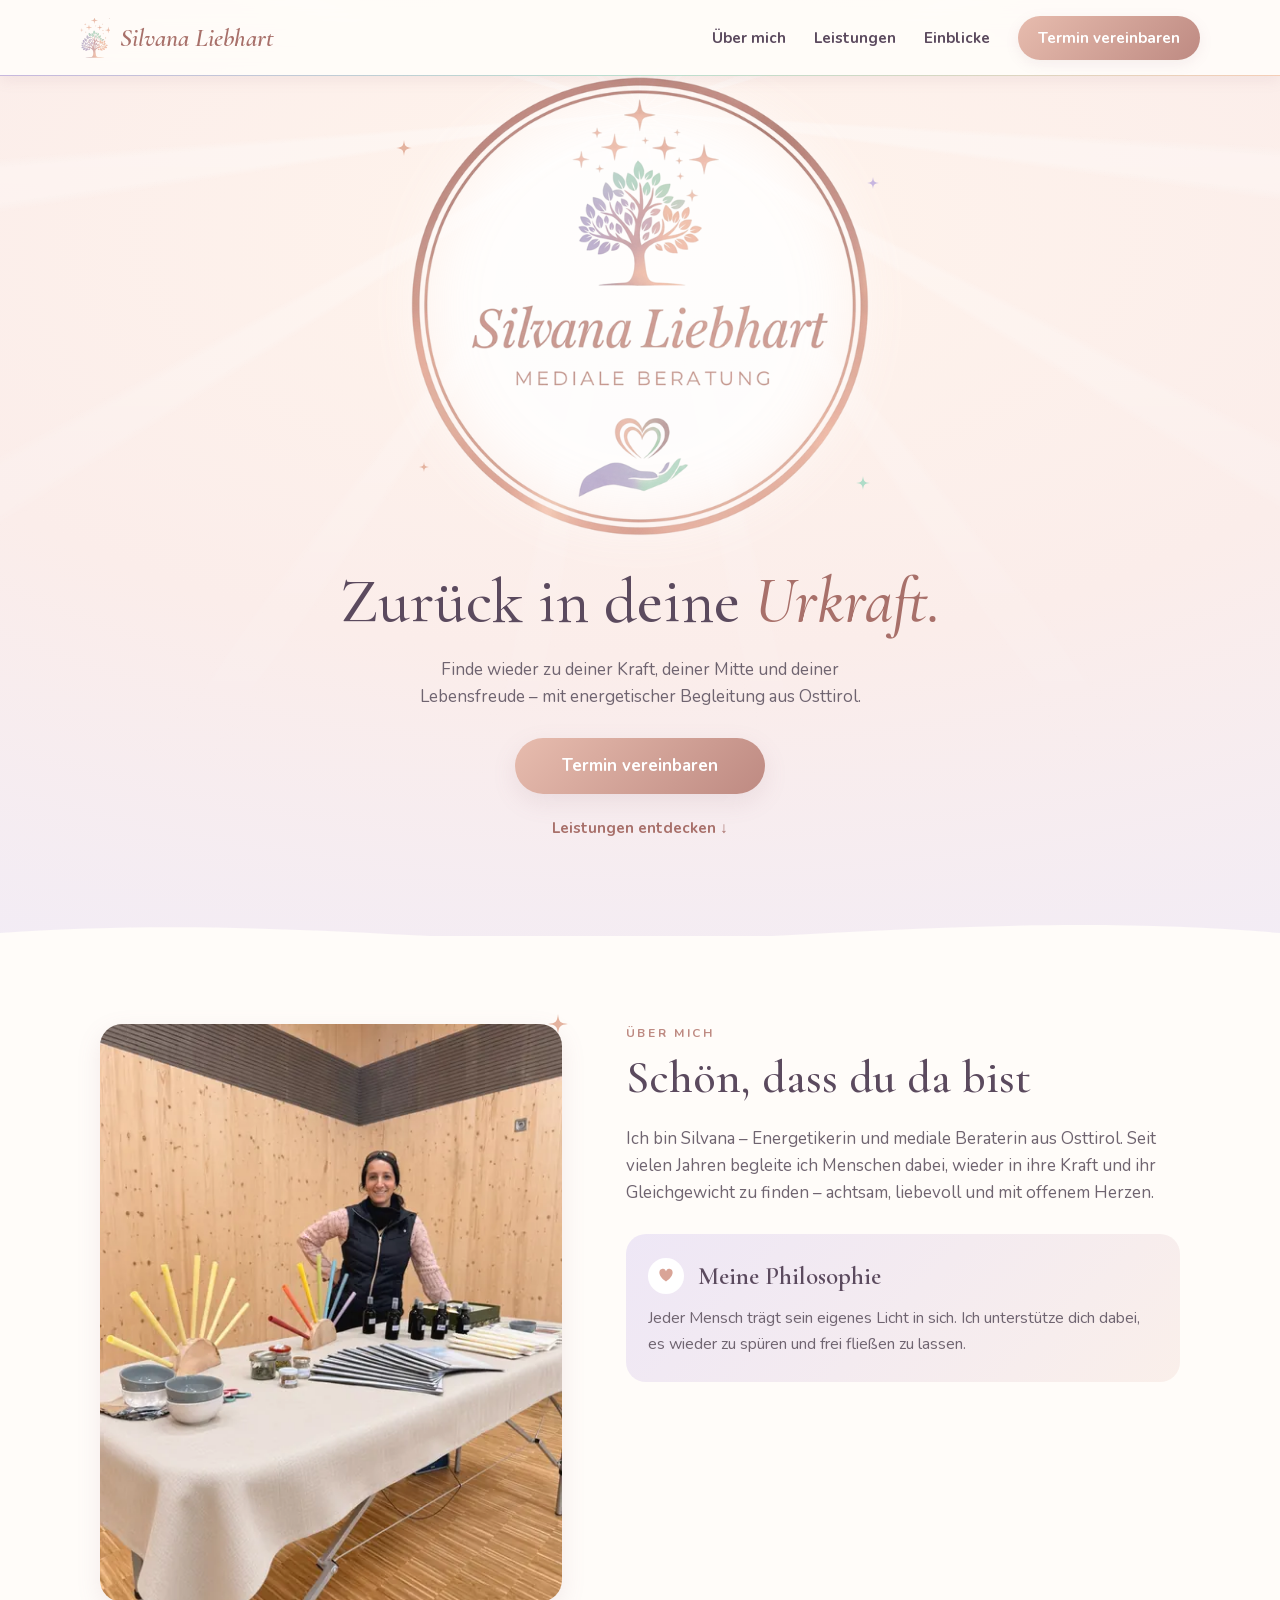
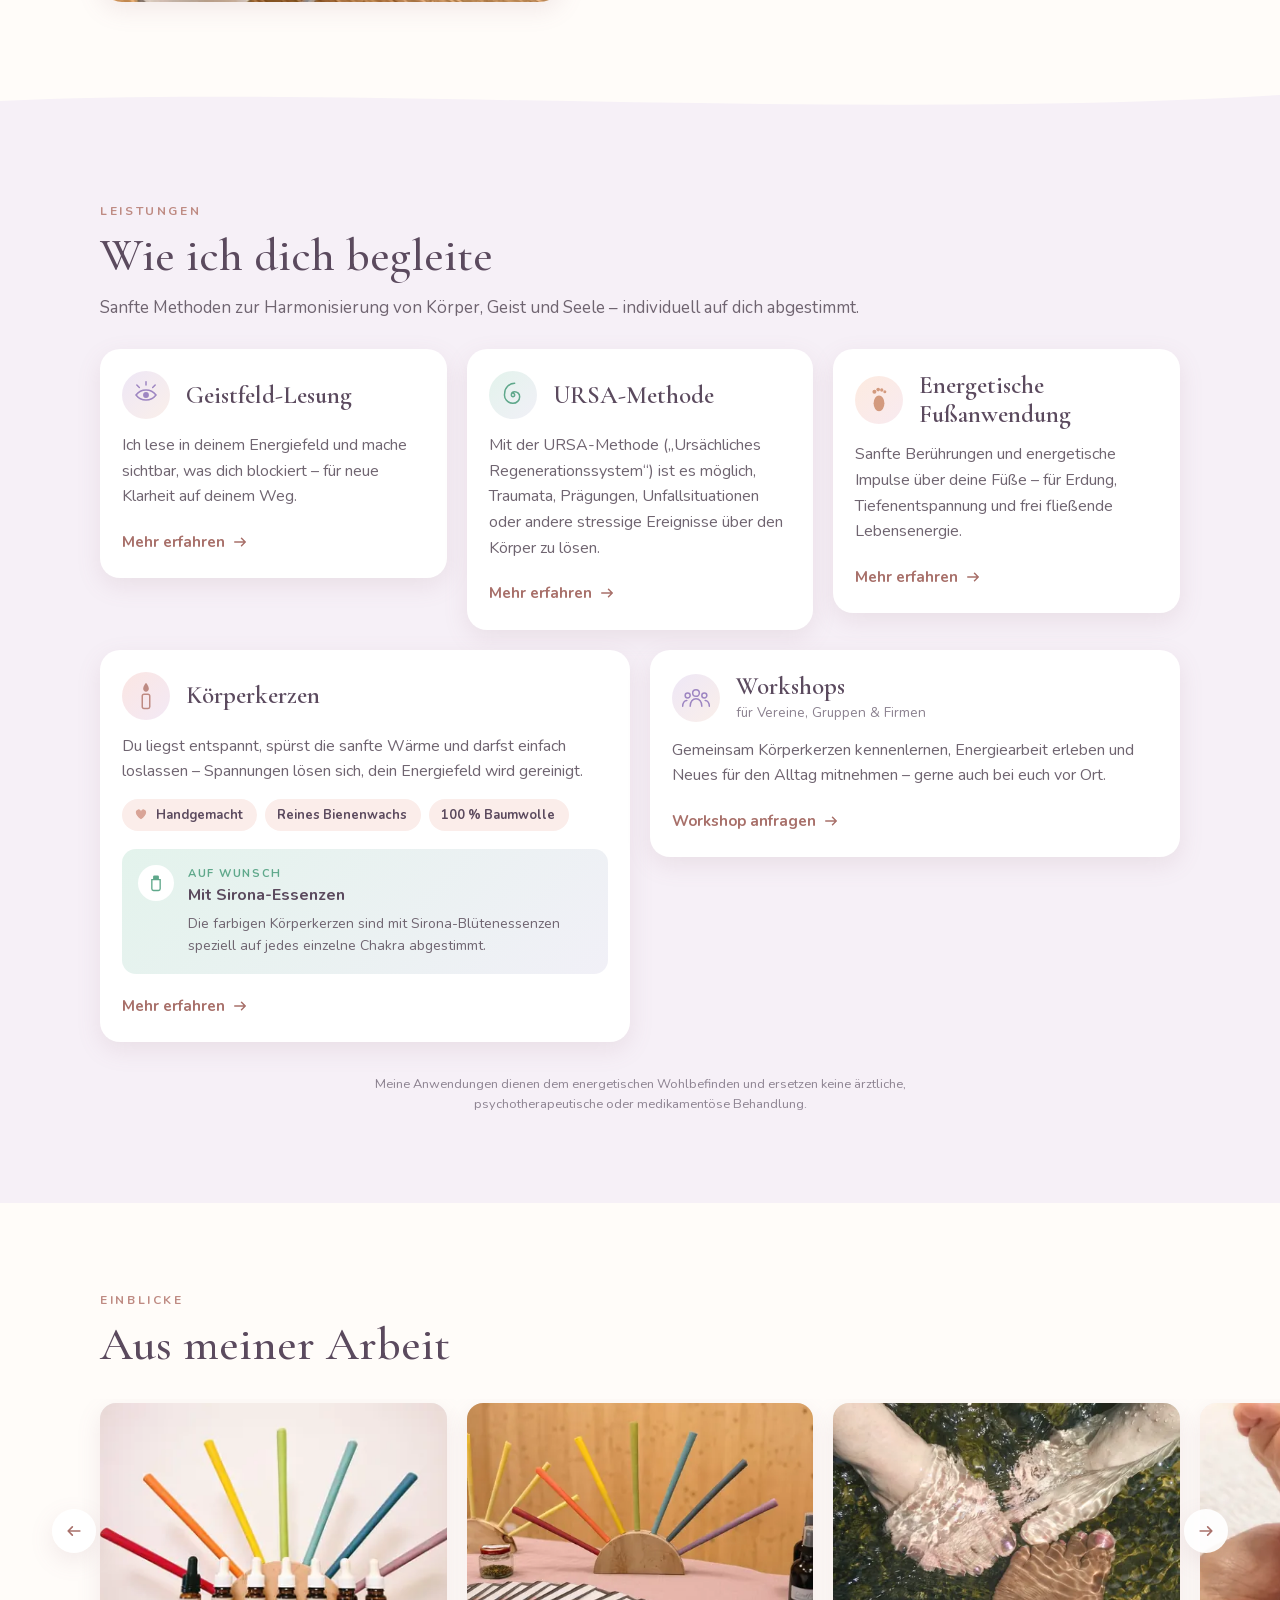
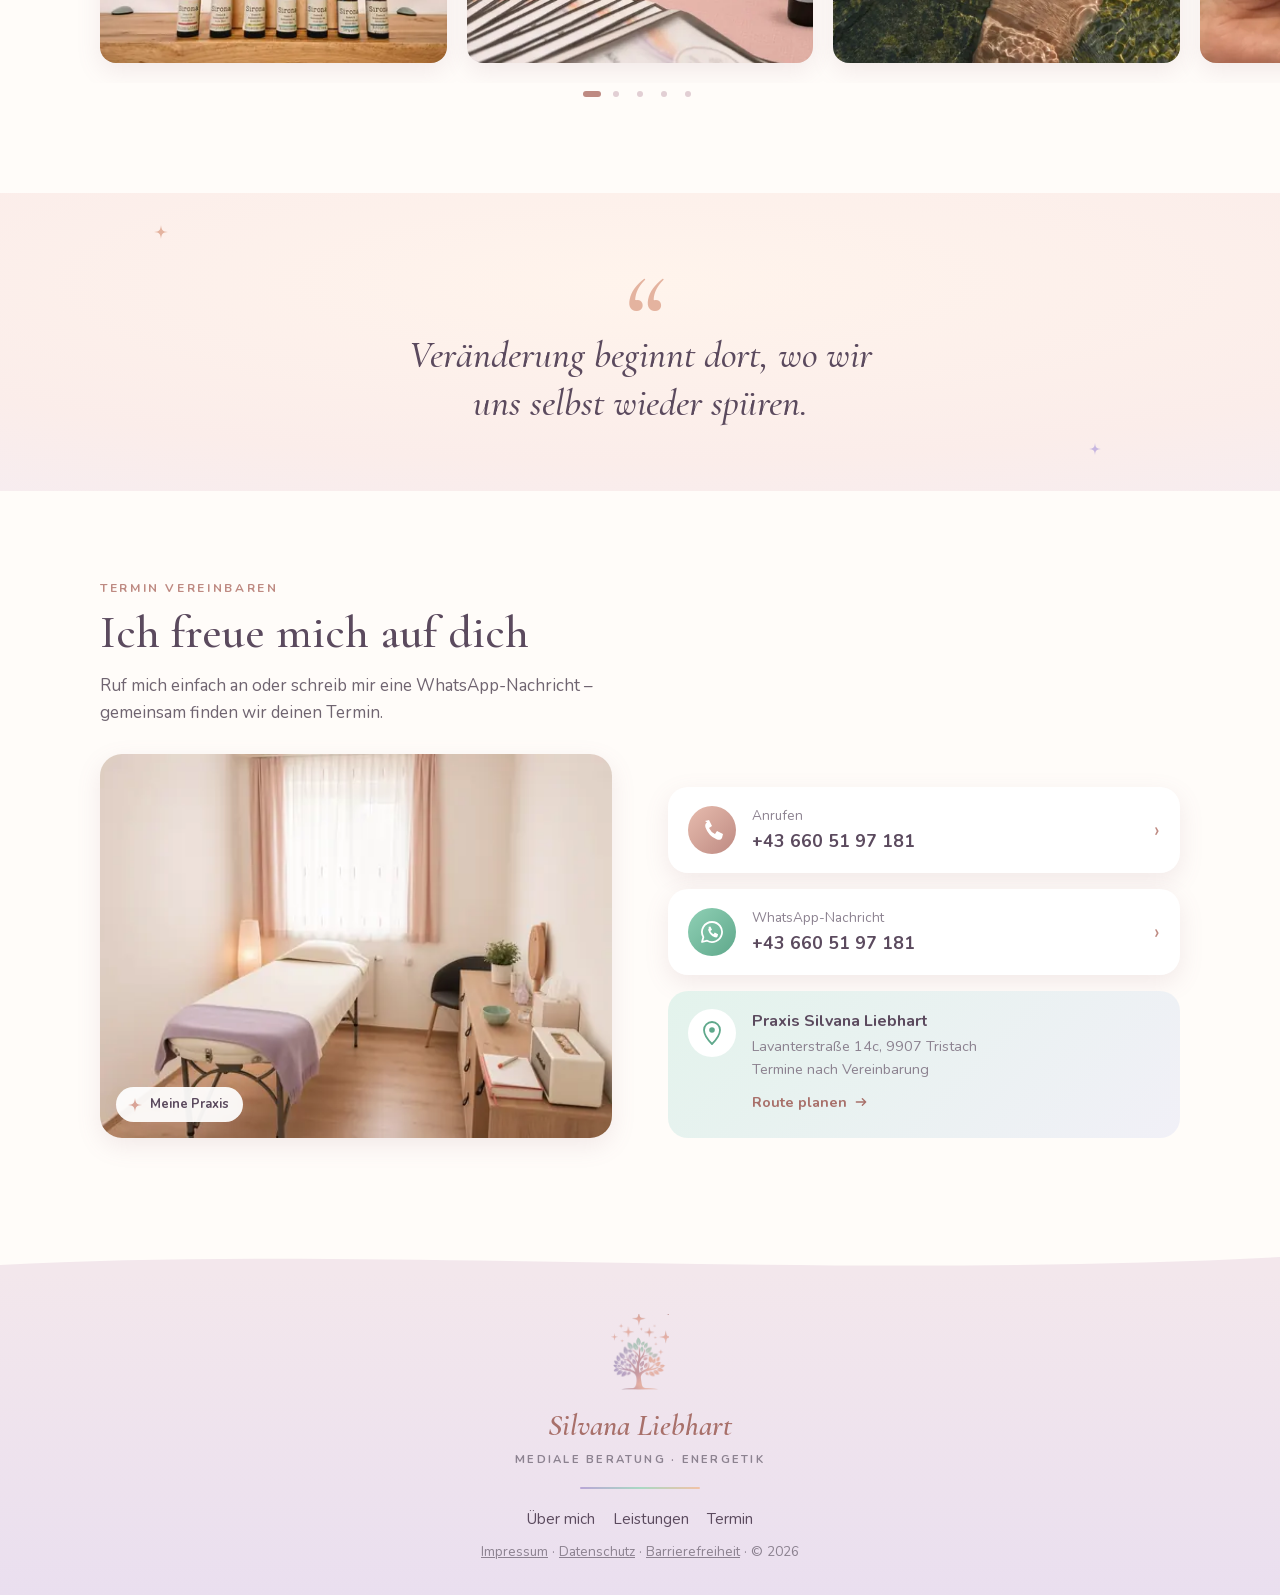
==== commit 1c2d0e9e: "fixed navigation" ====
--- a/index.html
+++ b/index.html
@@ -222,7 +222,6 @@
               <span class="icon-bubble icon-bubble--peach"><svg width="30" height="30"><use href="#i-foot"/></svg></span>
               <div>
                 <h3>Energetische Fußanwendung</h3>
-                <p class="card__meta">auch für Kinder</p>
               </div>
             </div>
             <p>Sanfte Berührungen und energetische Impulse über deine Füße – für Erdung, Tiefenentspannung und frei fließende Lebensenergie.</p>
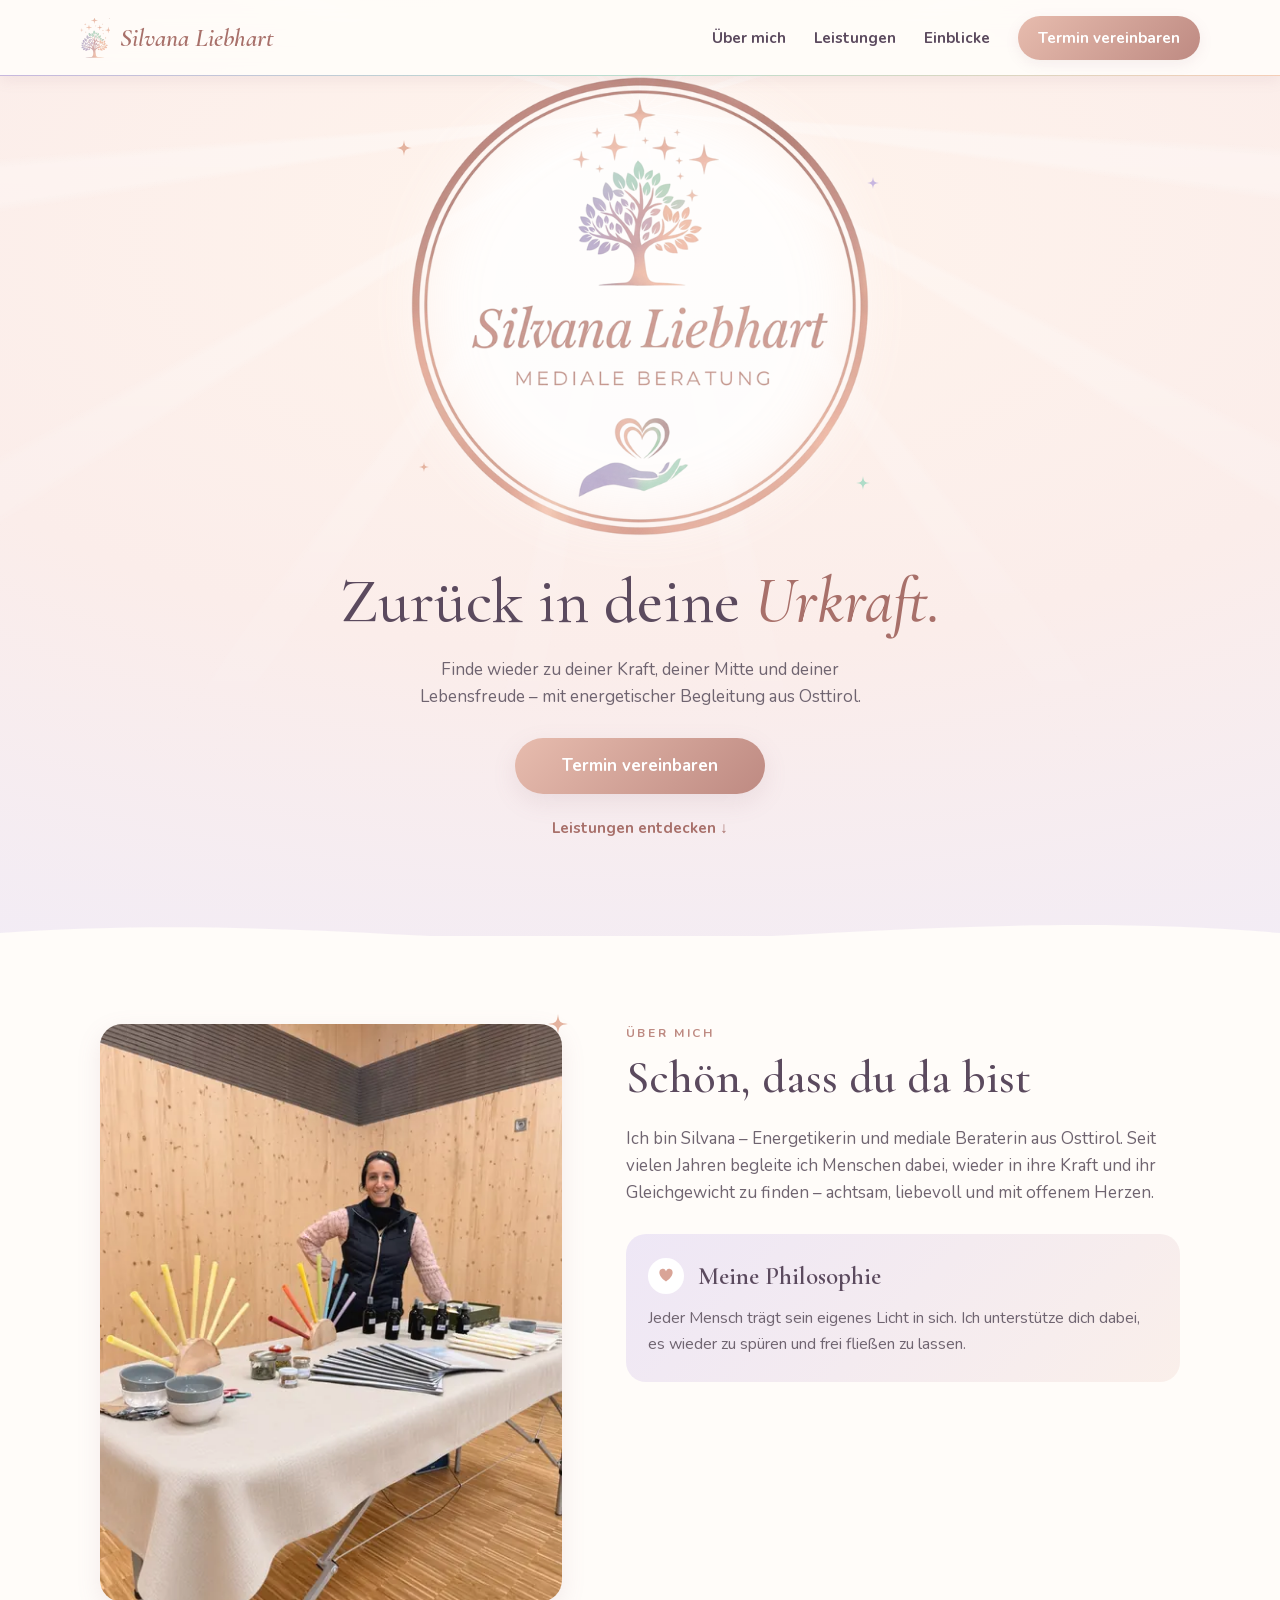
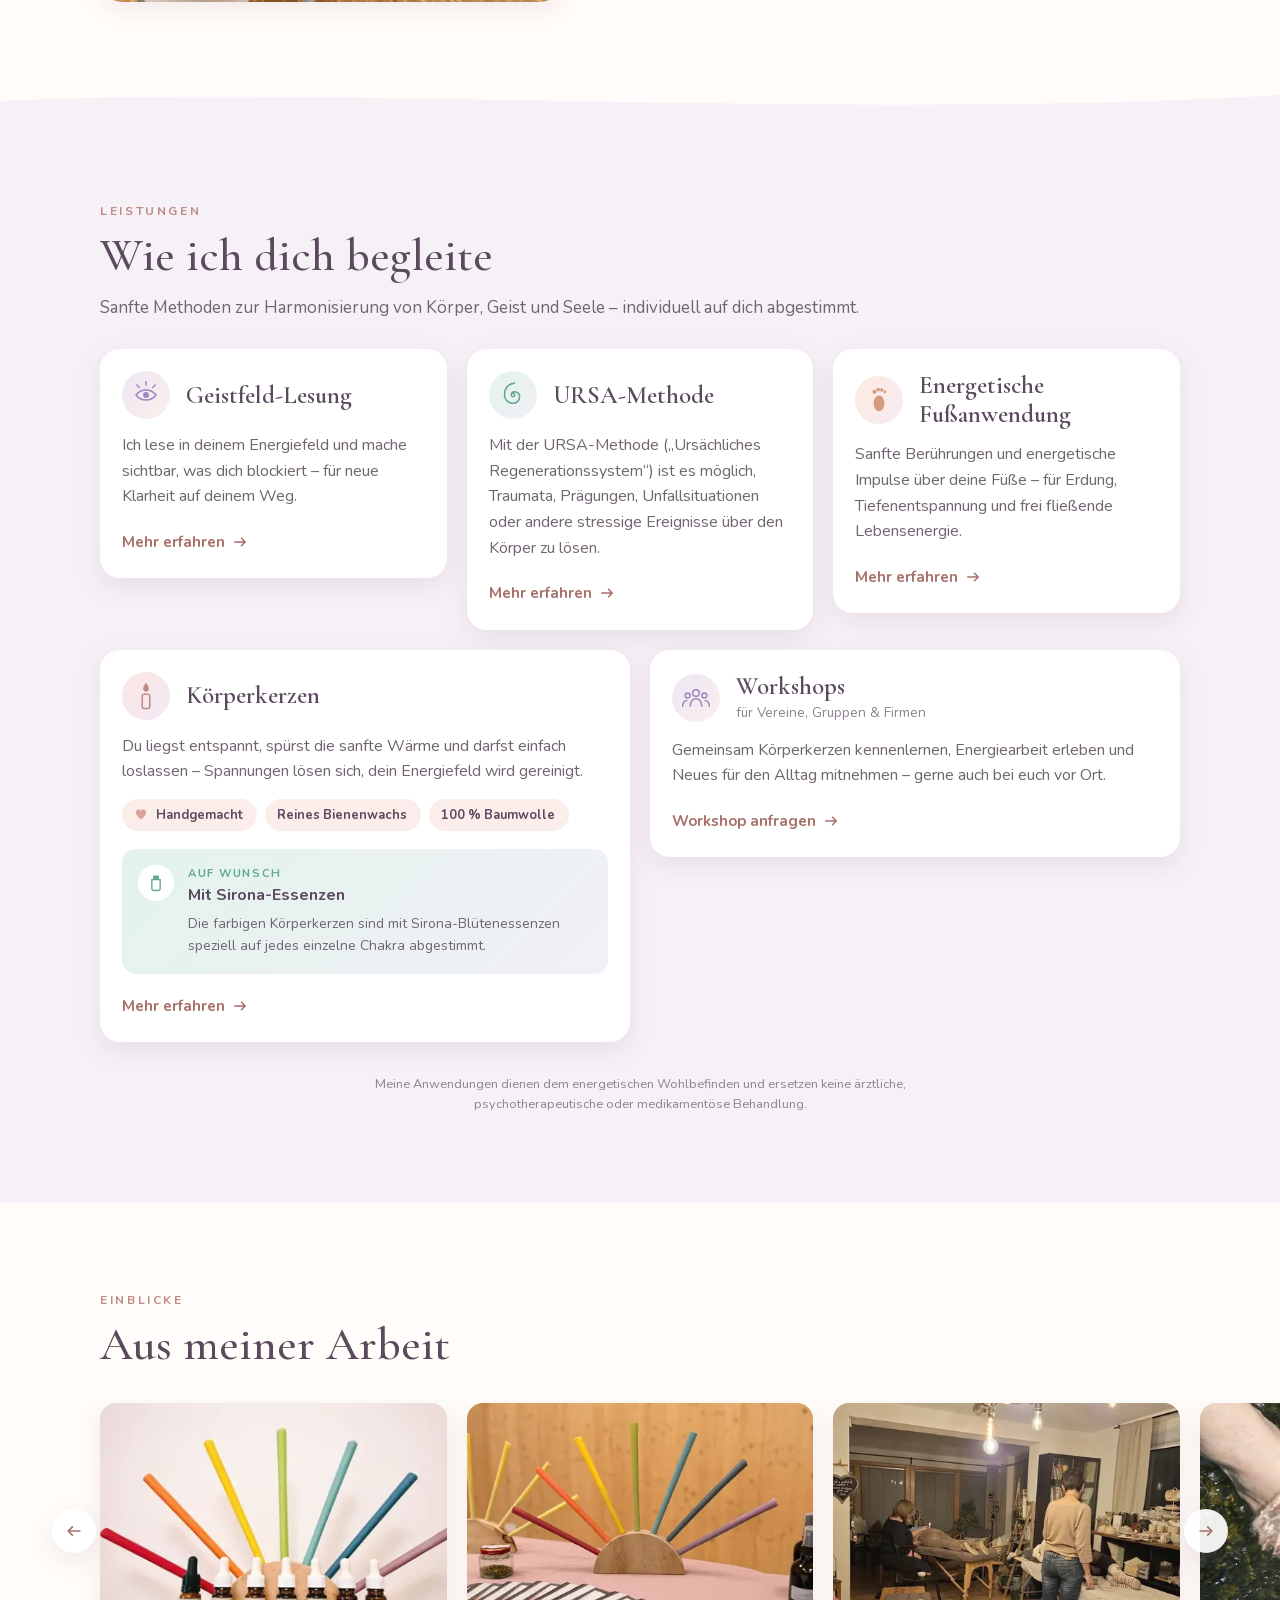
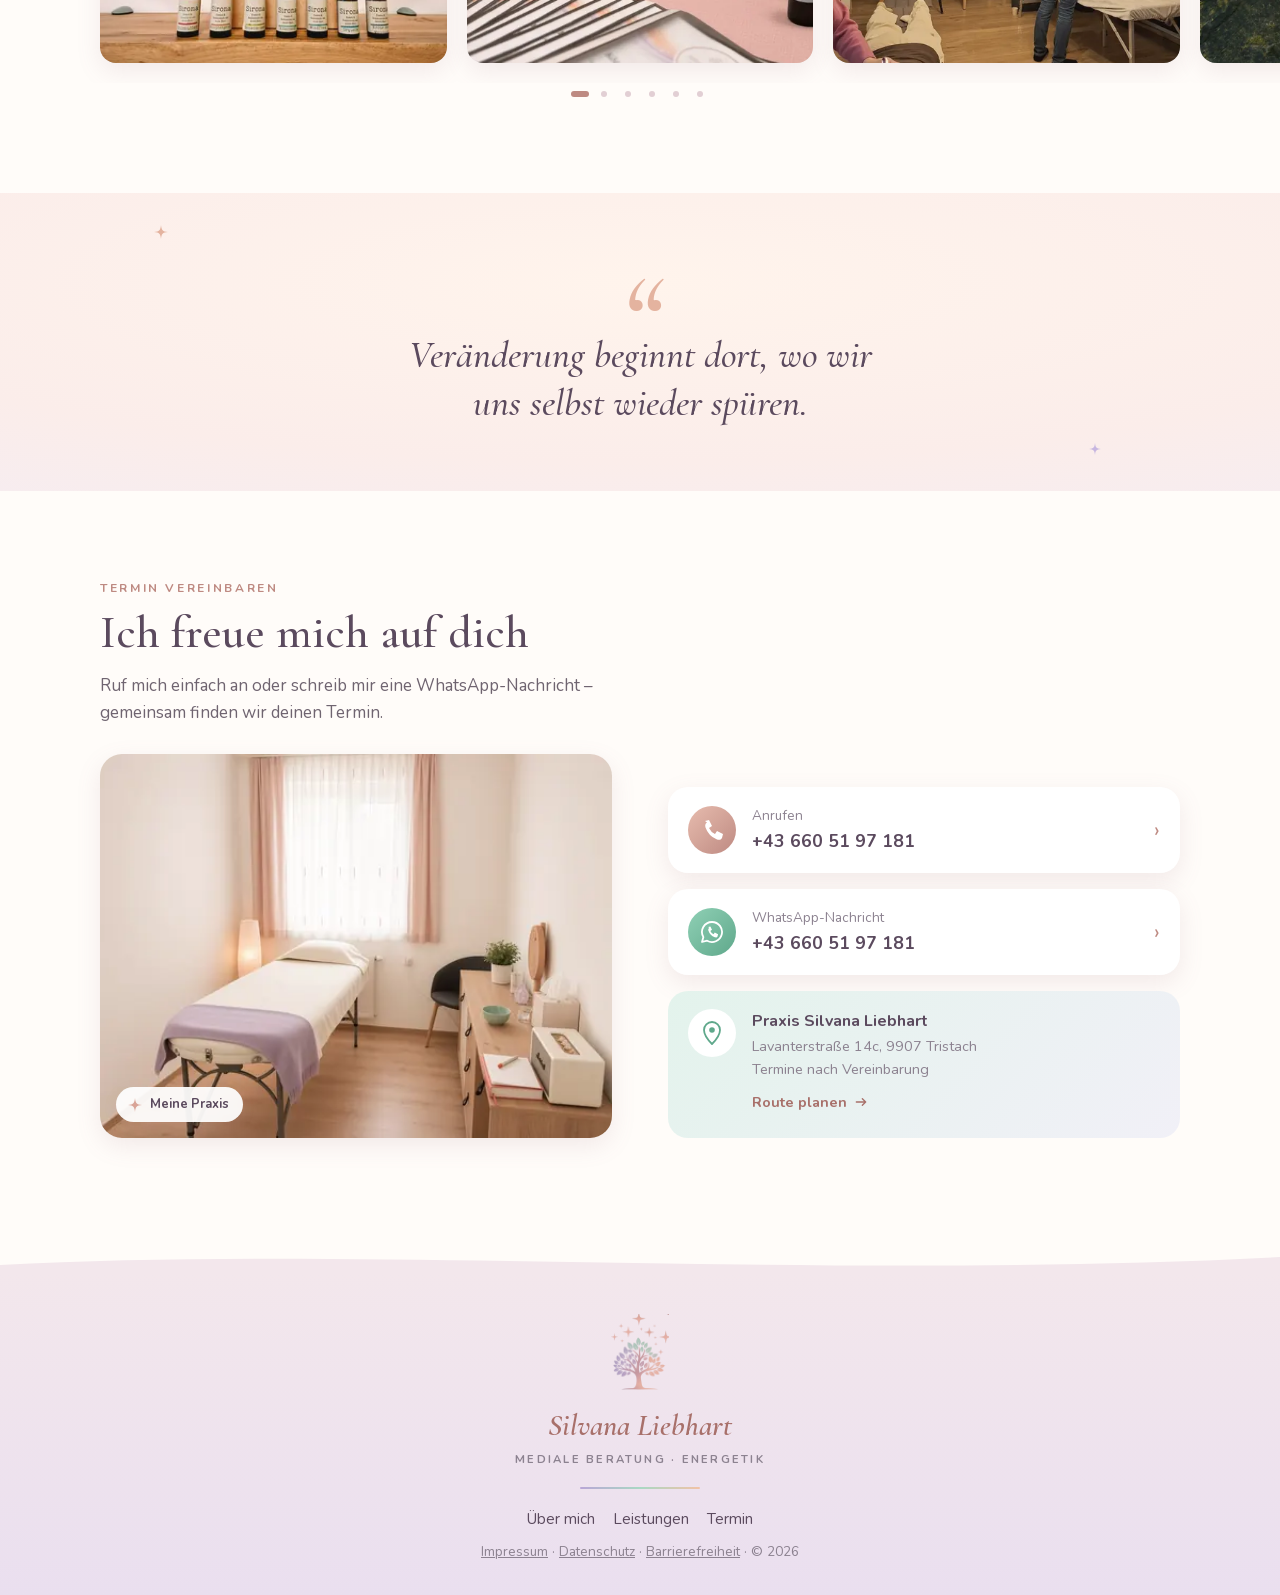
==== commit b4ede21d: "neues Foto ergänzt" ====
--- a/index.html
+++ b/index.html
@@ -191,6 +191,13 @@
                   <p class="ideal__label">Ideal bei</p>
                   <p>Entscheidungsfragen, wiederkehrenden Lebensmustern, der Suche nach der eigenen Lebensvision oder dem Wunsch nach tieferer Selbsterkenntnis.</p>
                 </div>
+                <div class="prices">
+                  <p class="prices__label">Preise</p>
+                  <ul>
+                    <li><span class="prices__item">Geistfeld-Lesung<small>30 Minuten</small></span><span class="prices__price">60&nbsp;€</span></li>
+                    <li><span class="prices__item">Lesung mit anschließender energetischer Anwendung<small>60–75 Minuten</small></span><span class="prices__price">130&nbsp;€</span></li>
+                  </ul>
+                </div>
               </div>
             </details>
           </article>
@@ -213,6 +220,12 @@
                   <p class="ideal__label">Ideal bei</p>
                   <p>Tief sitzenden energetischen Blockaden, in Transformationsprozessen und dem Wunsch nach mehr innerem Gleichgewicht.</p>
                 </div>
+                <div class="prices">
+                  <p class="prices__label">Preis</p>
+                  <ul>
+                    <li><span class="prices__item">URSA-Anwendung<small>60 Minuten</small></span><span class="prices__price">90&nbsp;€</span></li>
+                  </ul>
+                </div>
               </div>
             </details>
           </article>
@@ -235,6 +248,13 @@
                   <p class="ideal__label">Ideal bei</p>
                   <p>Stress, Überlastung, dem Gefühl von Entwurzelung und dem Wunsch nach tiefer körperlicher und geistiger Entspannung.</p>
                 </div>
+                <div class="prices">
+                  <p class="prices__label">Preise</p>
+                  <ul>
+                    <li><span class="prices__item">Erwachsene<small>40 Minuten</small></span><span class="prices__price">60&nbsp;€</span></li>
+                    <li><span class="prices__item">Kinder<small>30 Minuten</small></span><span class="prices__price">40&nbsp;€</span></li>
+                  </ul>
+                </div>
               </div>
             </details>
           </article>
@@ -271,6 +291,14 @@
                   <p class="ideal__label">Ideal bei</p>
                   <p>Energetischen Blockaden, emotionalem Druck, nach anstrengenden Lebensphasen oder dem Wunsch nach tiefer energetischer Klärung.</p>
                 </div>
+                <div class="prices">
+                  <p class="prices__label">Preise</p>
+                  <ul>
+                    <li><span class="prices__item">Körperkerzen-Anwendung<small>40 Minuten · inkl. 1 Körperkerze</small></span><span class="prices__price">60&nbsp;€</span></li>
+                    <li><span class="prices__item">Jede weitere Körperkerze</span><span class="prices__price">15&nbsp;€</span></li>
+                    <li><span class="prices__item">Chakra-Reinigung<small>90 Minuten</small></span><span class="prices__price">145&nbsp;€</span></li>
+                  </ul>
+                </div>
               </div>
             </details>
           </article>
@@ -313,6 +341,9 @@
         </button>
         <button class="gallery__item" type="button" data-full="assets/img/workshop-koerperkerzen-864.webp">
           <img src="assets/img/workshop-koerperkerzen-480.webp" width="480" height="640" loading="lazy" alt="Bunte Körperkerzen in Holzhaltern und das Körperkerzen-Handbuch auf einem Workshop-Tisch mit rosa Leinendecke">
+        </button>
+        <button class="gallery__item" type="button" data-full="assets/img/workshop-gruppe-864.webp">
+          <img src="assets/img/workshop-gruppe-480.webp" width="480" height="640" loading="lazy" alt="Workshop in einem gemütlichen Raum: Teilnehmerinnen wenden an mehreren Liegen gegenseitig Körperkerzen und Fußanwendungen an">
         </button>
         <button class="gallery__item" type="button" data-full="assets/img/fuesse-im-bach-1152.webp">
           <img src="assets/img/fuesse-im-bach-480.webp" width="480" height="360" loading="lazy" alt="Nackte Füße in einem klaren Bergbach">
--- a/css/style.css
+++ b/css/style.css
@@ -310,7 +310,6 @@
   border-radius: 2px;
   background: currentColor;
 }
-.menu-toggle span:nth-child(2) { width: 16px; justify-self: end; }
 
 .nav-desktop { display: none; }
 
@@ -567,6 +566,42 @@
   color: var(--rose-dark);
 }
 .ideal p { margin-top: 0; }
+
+.prices {
+  margin-top: 18px;
+  padding: 12px 16px 4px;
+  border: 1px solid rgba(190, 138, 130, 0.28);
+  border-radius: var(--radius-sm);
+  background: #fff;
+}
+.card__more .prices__label {
+  margin: 0;
+  font-size: 0.7rem;
+  font-weight: 700;
+  letter-spacing: 0.14em;
+  text-transform: uppercase;
+  color: var(--rose-dark);
+}
+.prices ul { margin: 2px 0 0; padding: 0; list-style: none; }
+.prices li {
+  display: flex;
+  align-items: baseline;
+  justify-content: space-between;
+  gap: 16px;
+  padding: 10px 0;
+  border-top: 1px dashed rgba(190, 138, 130, 0.3);
+}
+.prices li:first-child { border-top: 0; }
+.prices__item { display: flex; flex-direction: column; font-size: 0.95rem; font-weight: 600; color: var(--ink); line-height: 1.35; }
+.prices__item small { margin-top: 2px; font-size: 0.82rem; font-weight: 400; color: var(--muted); }
+.prices__price {
+  font-family: var(--font-serif);
+  font-size: 1.4rem;
+  font-weight: 600;
+  line-height: 1;
+  color: var(--rose-dark);
+  white-space: nowrap;
+}
 
 .disclaimer {
   max-width: 44em;
